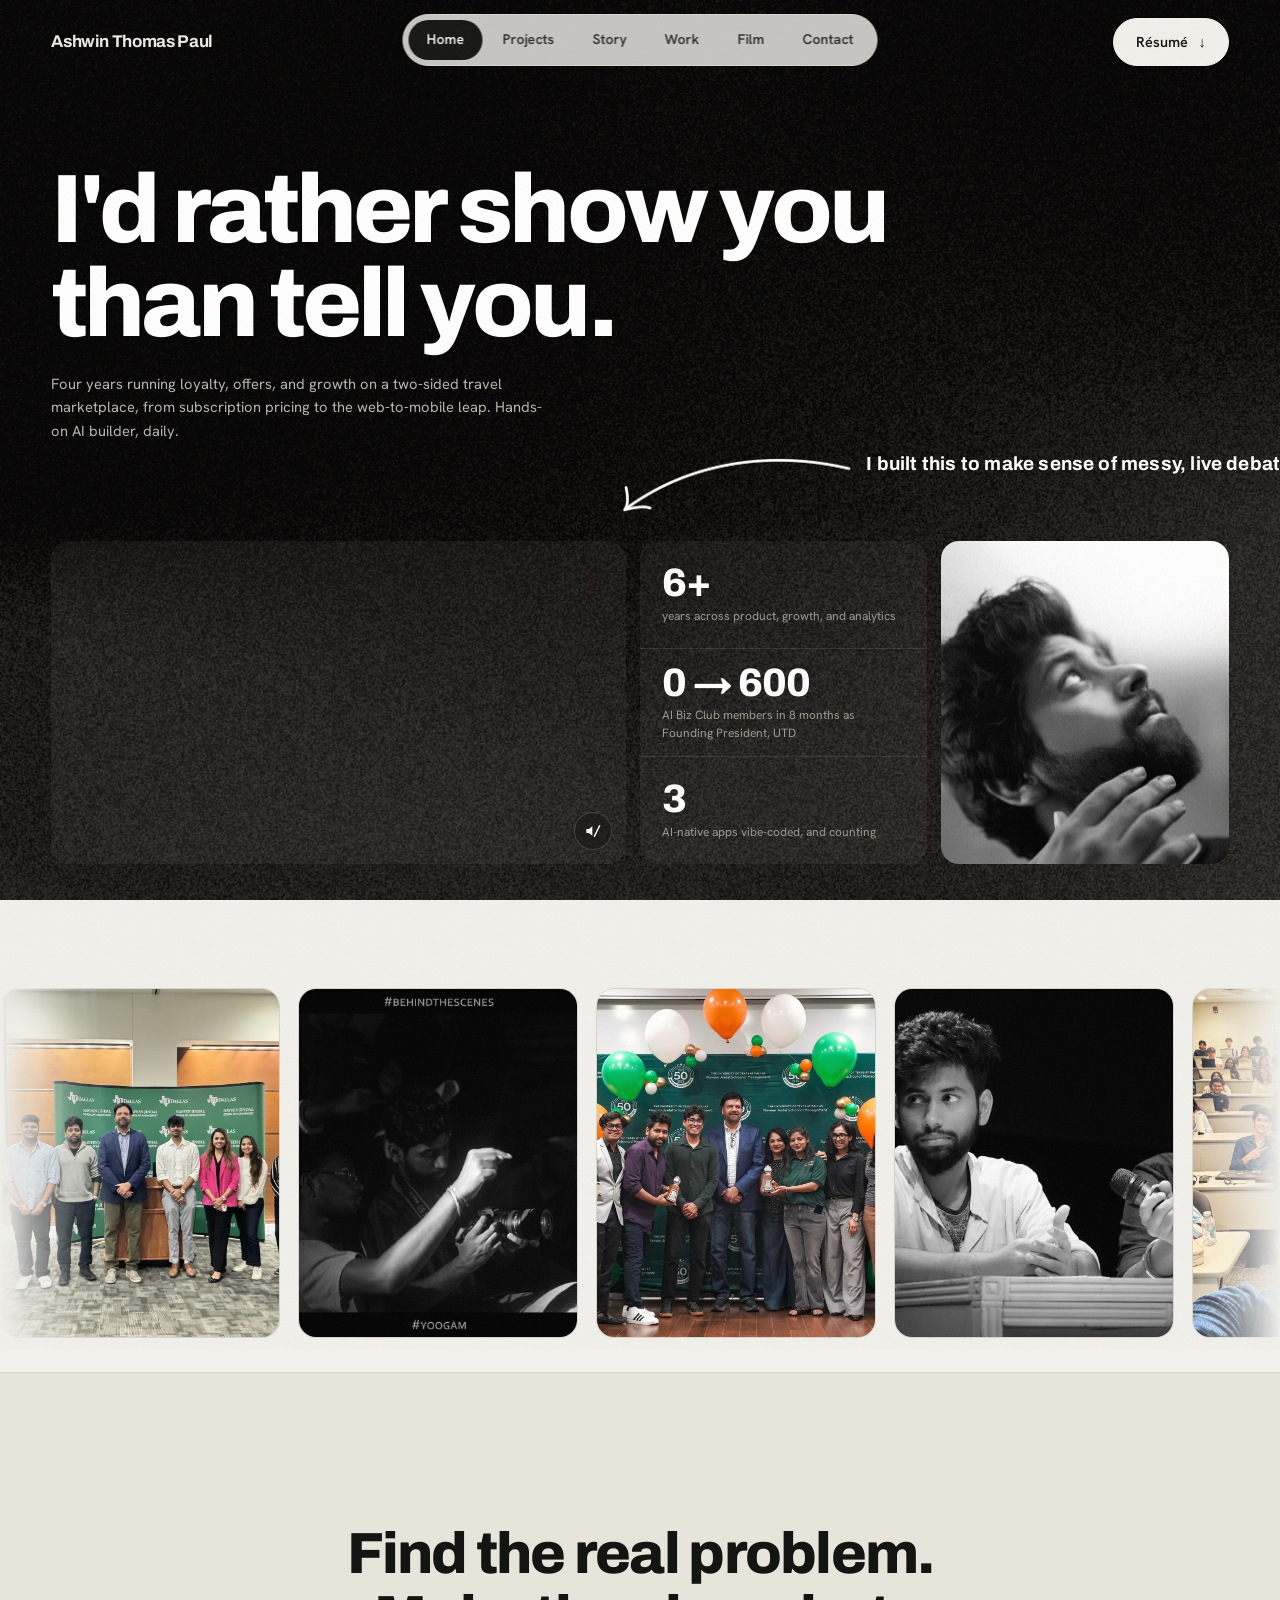
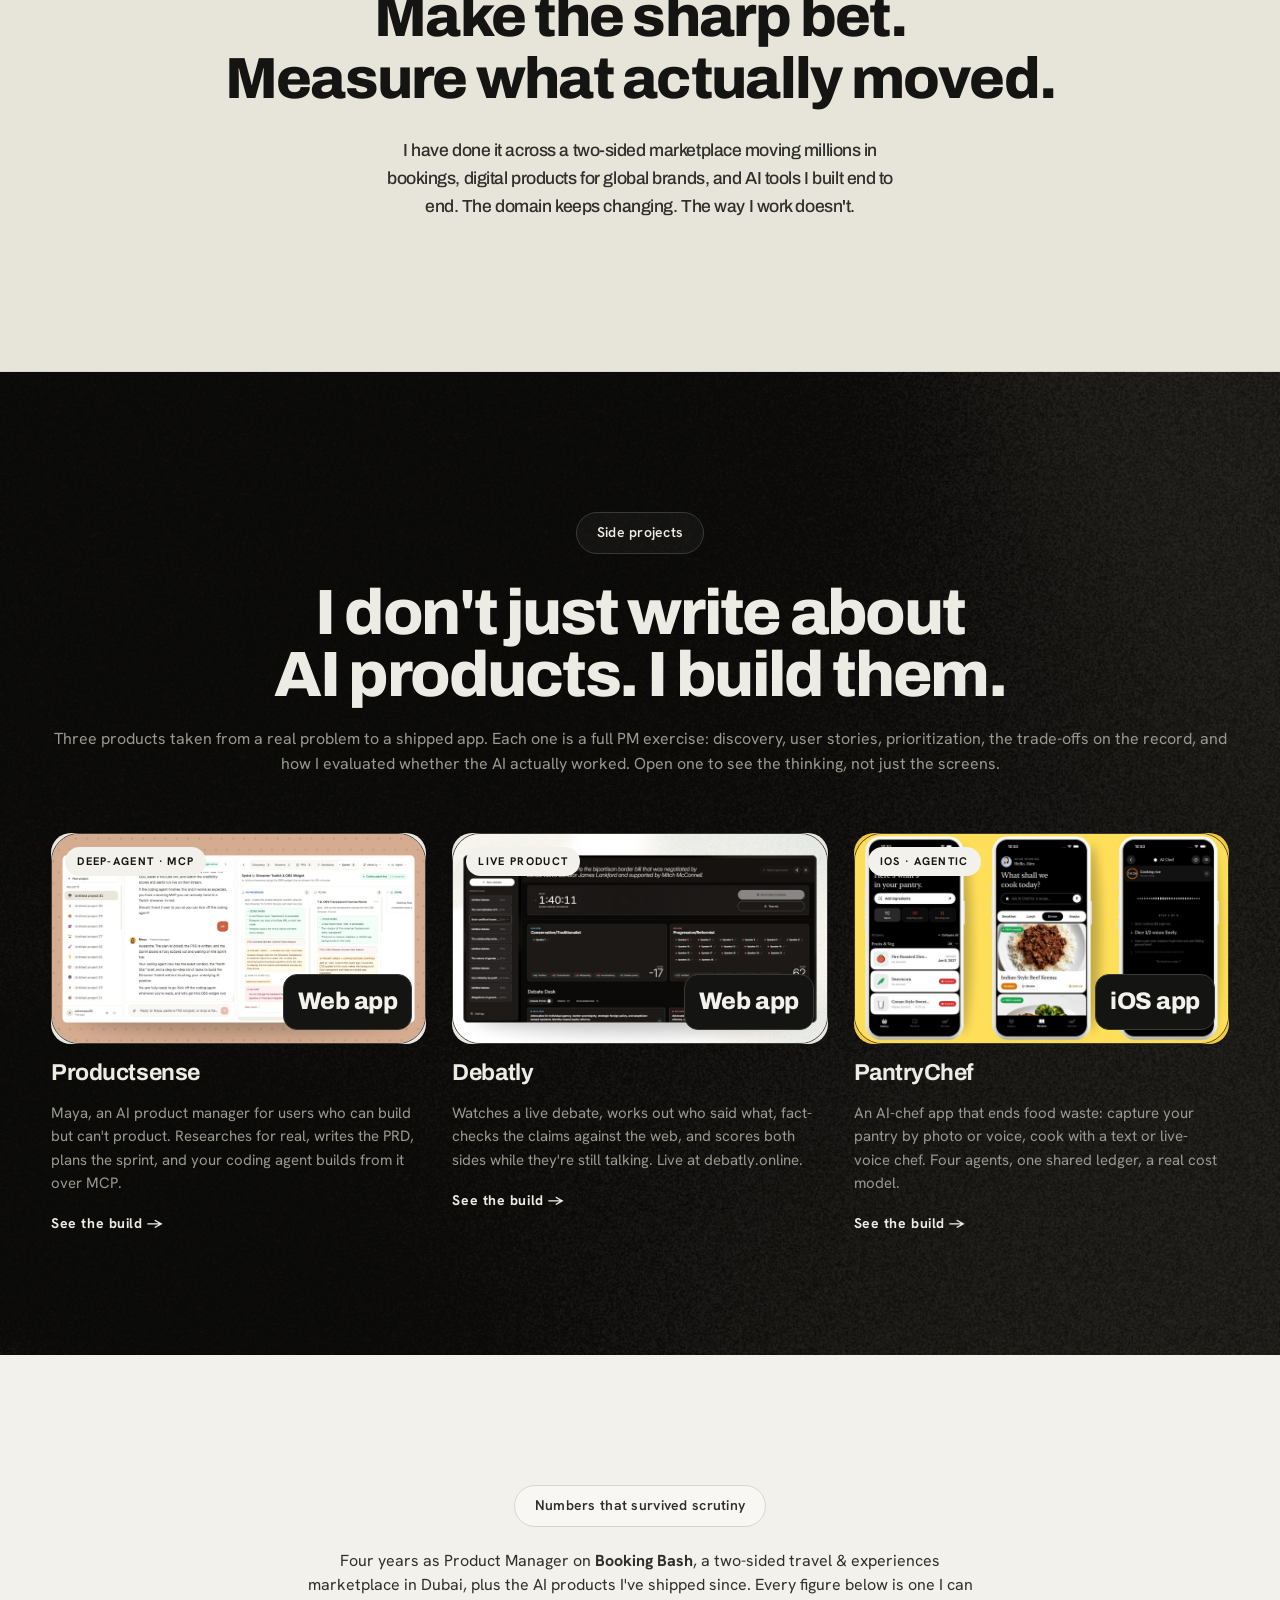
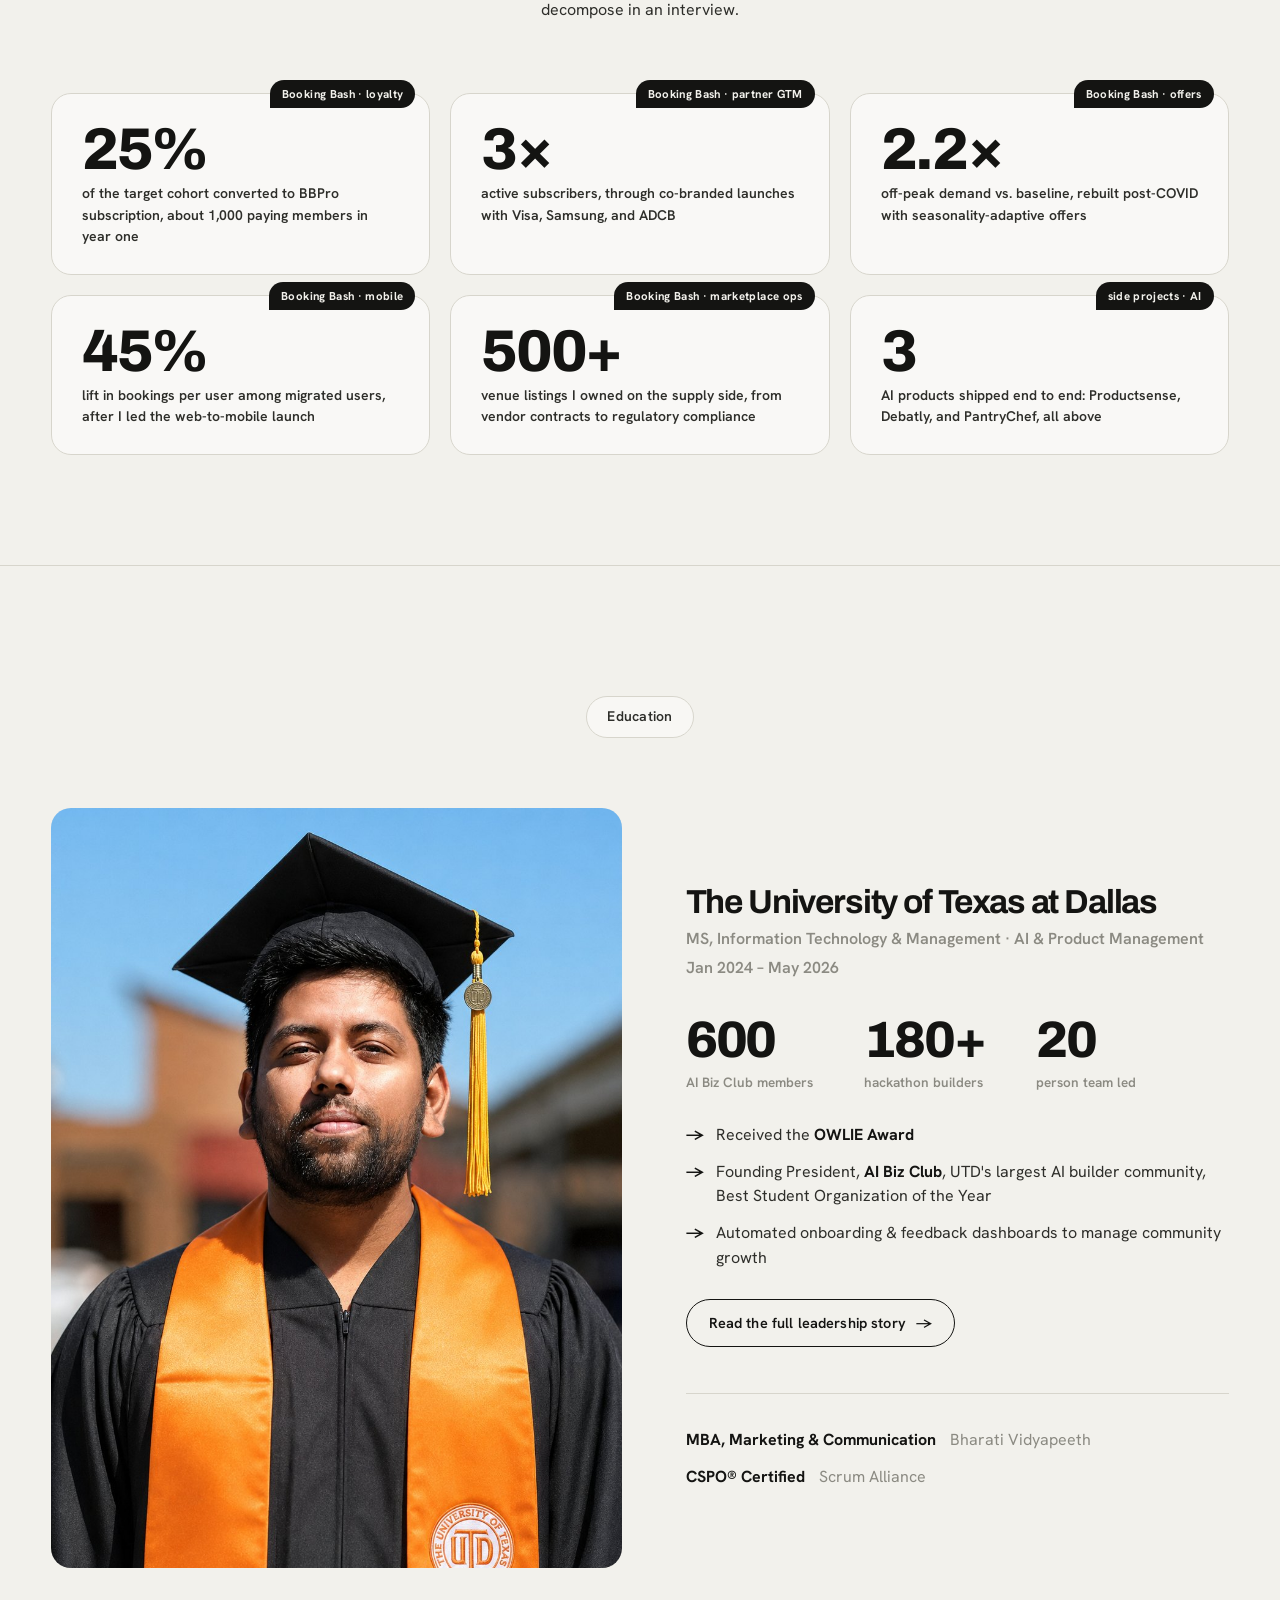
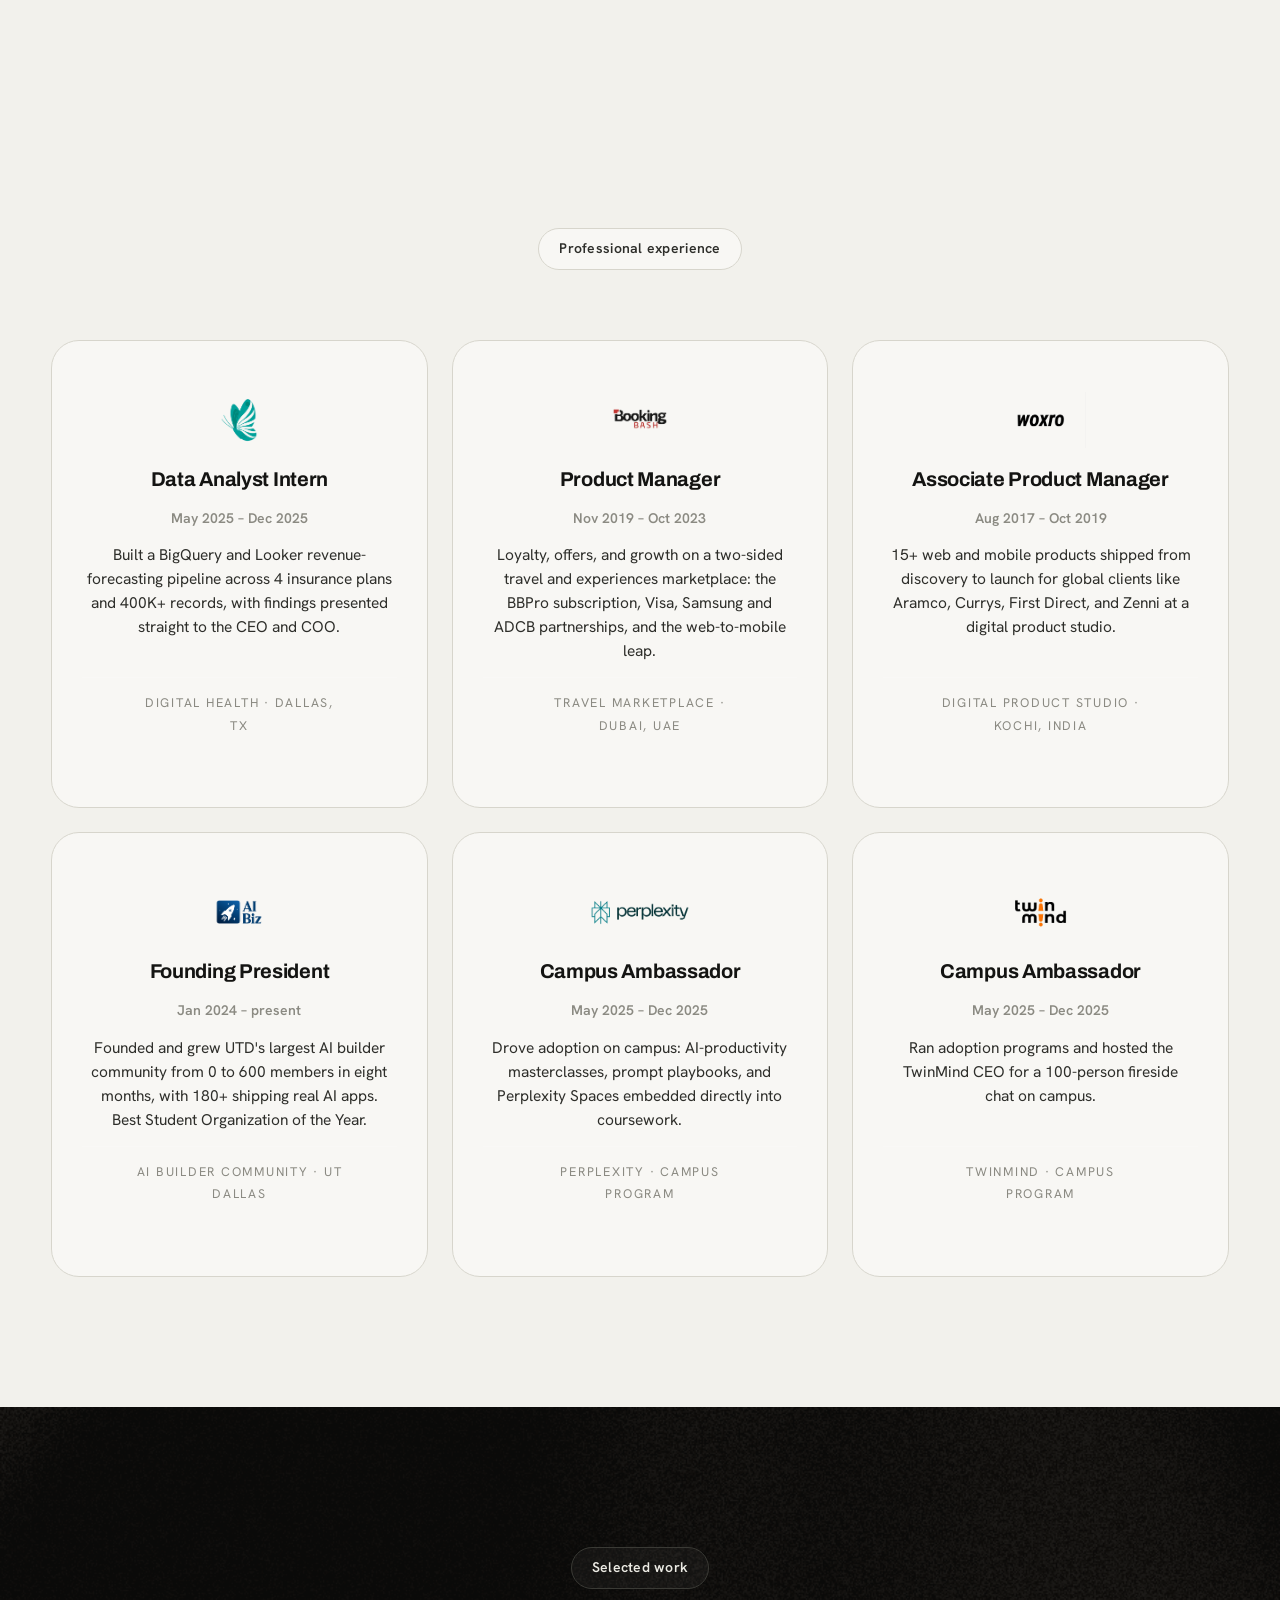
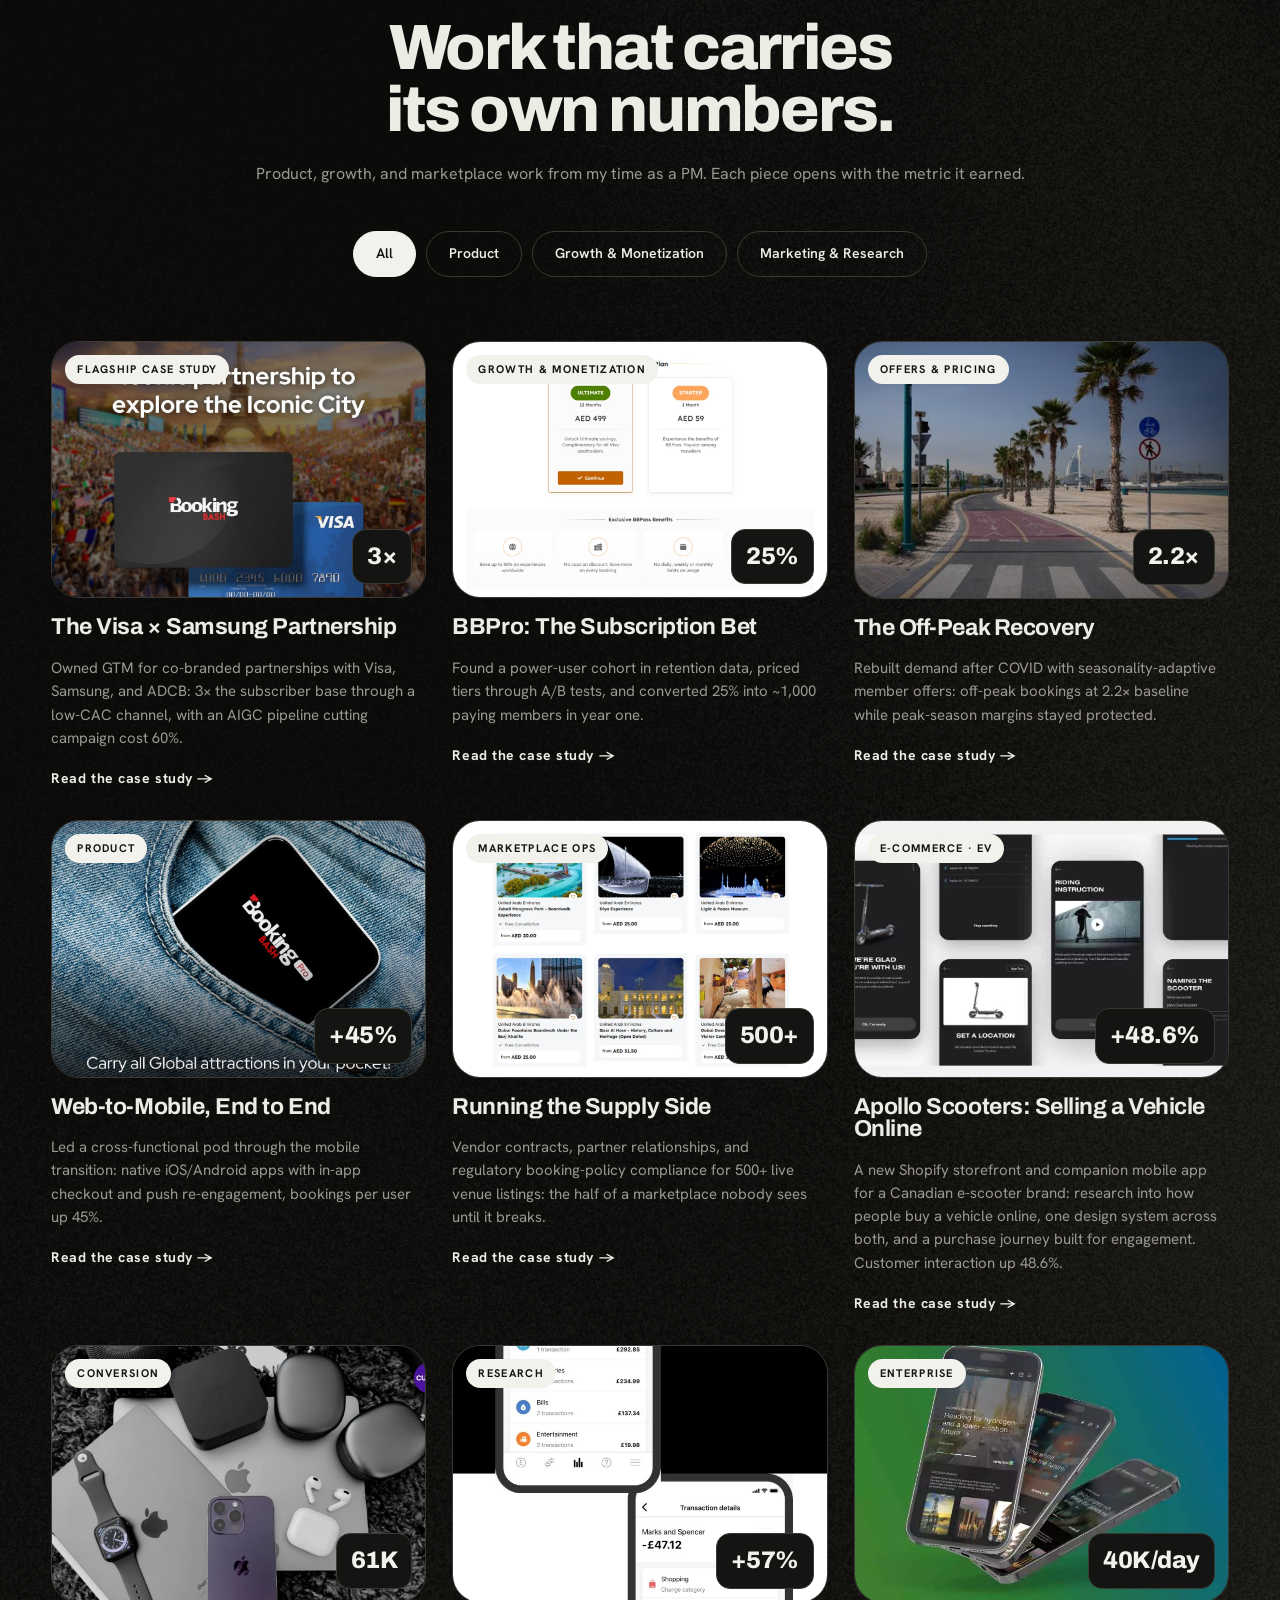
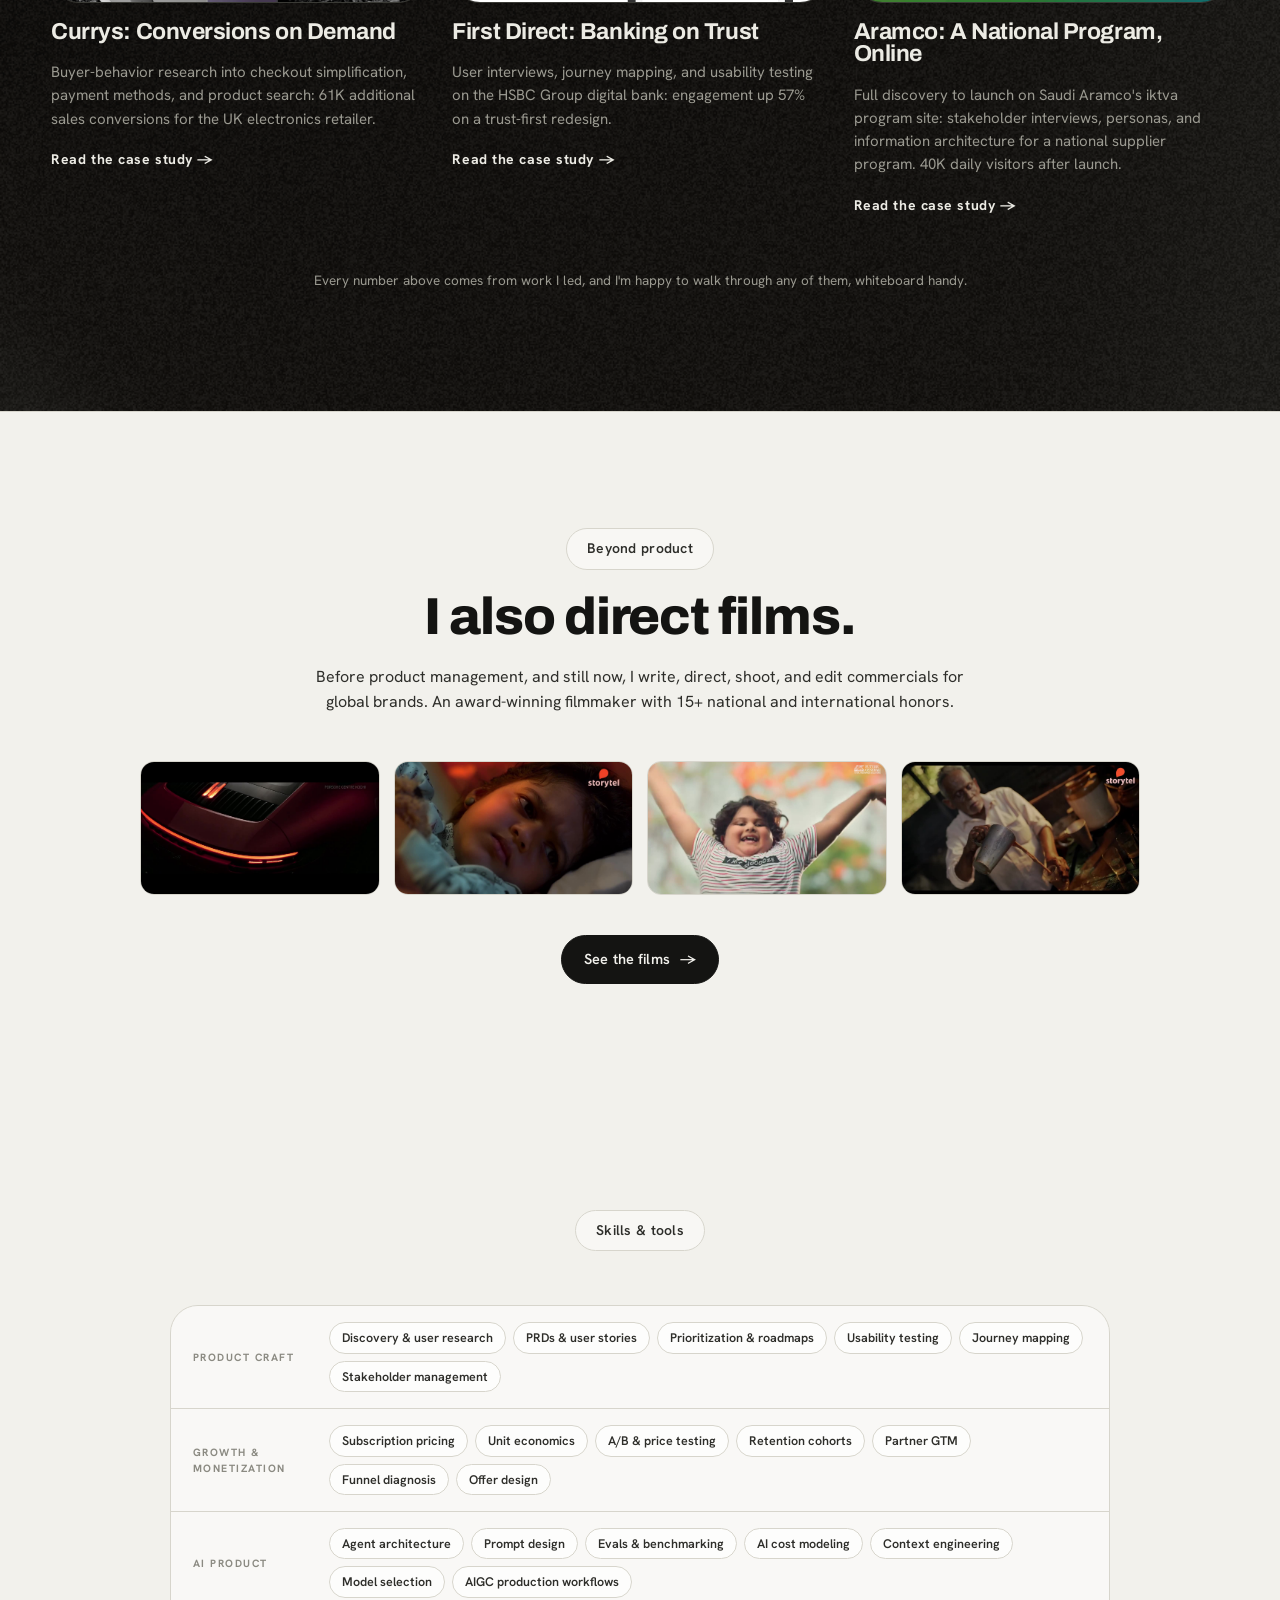
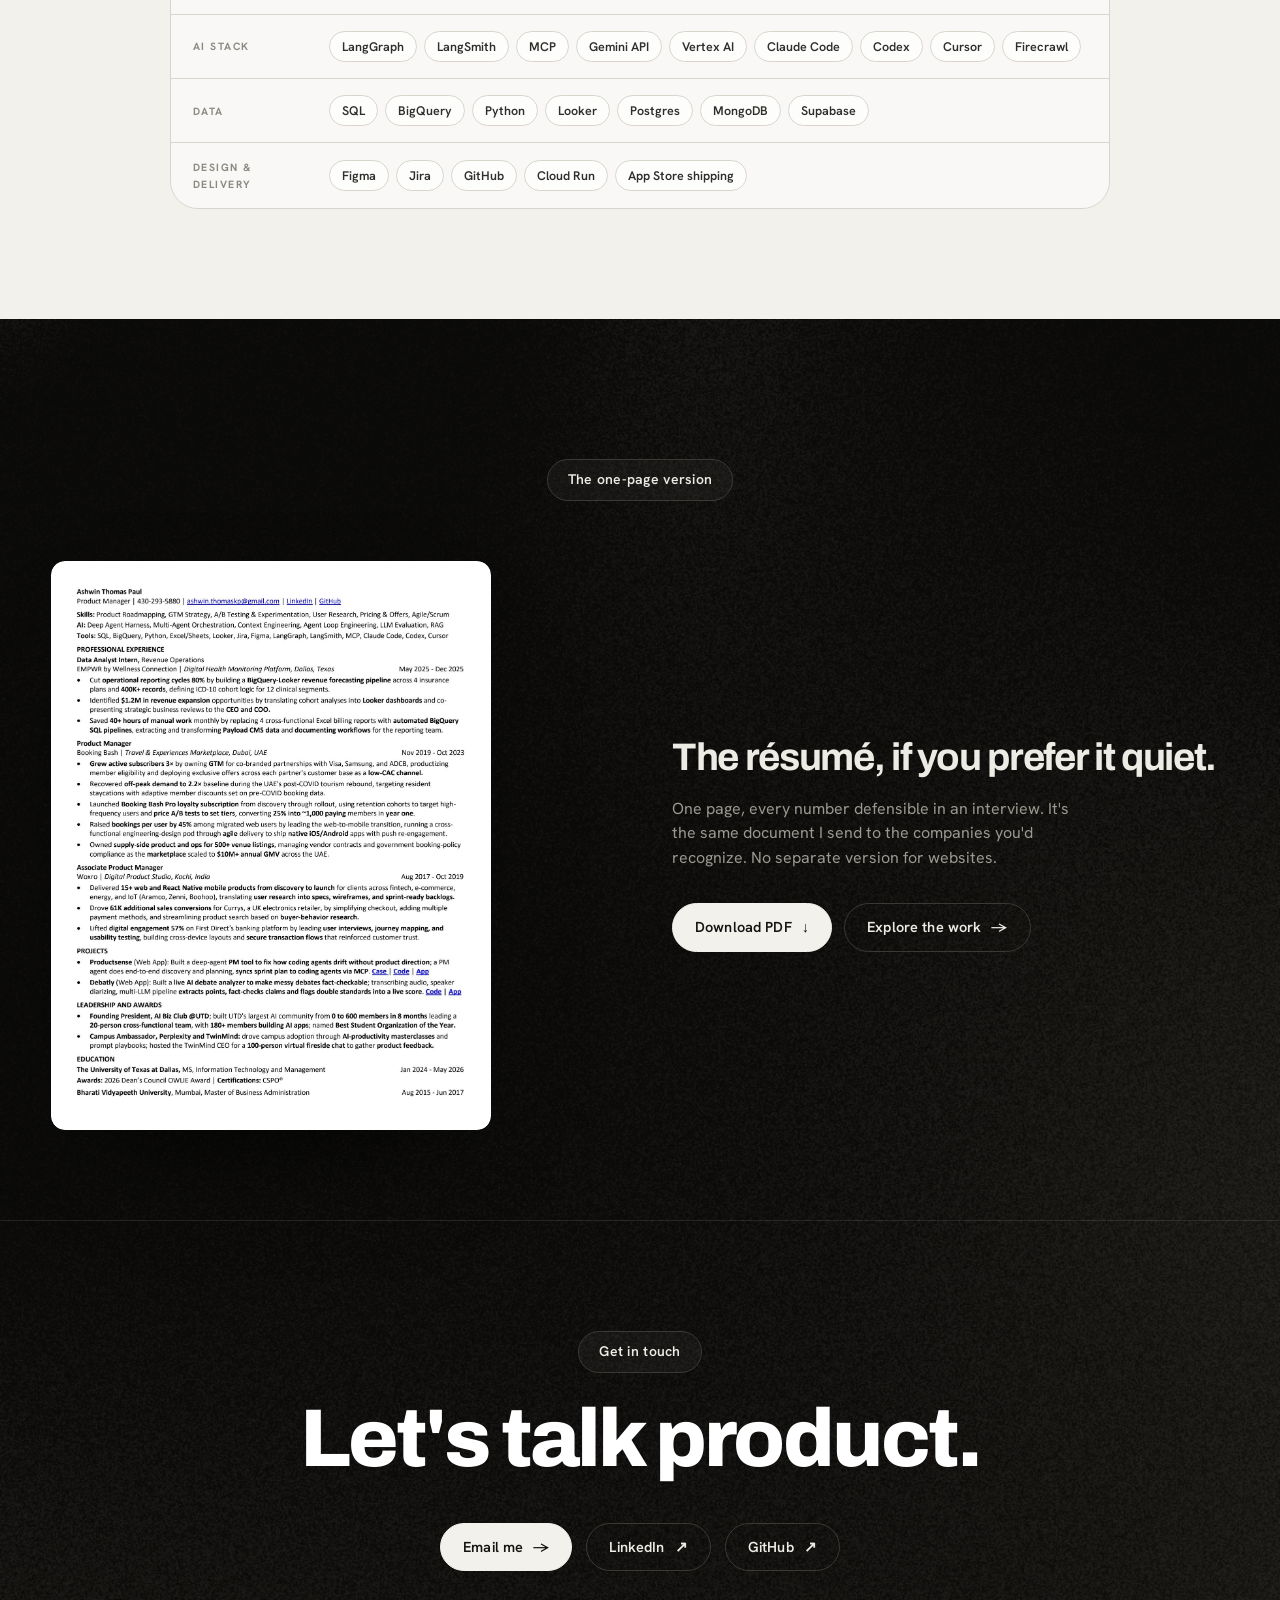
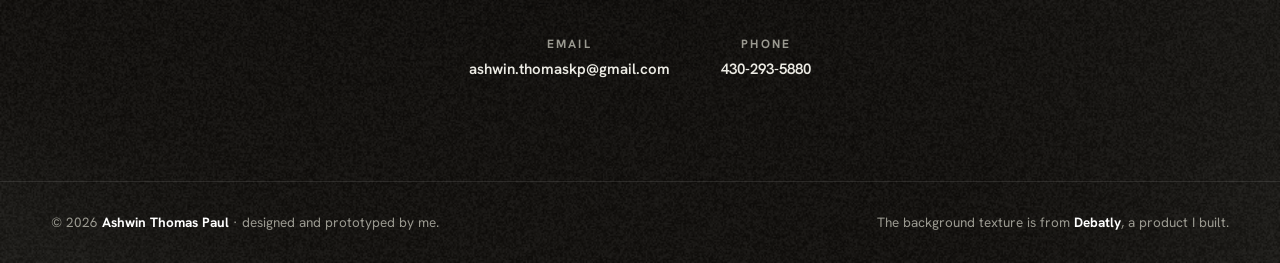
==== index.html @ 3c322bda "Portfolio site: initial deploy Co-Authored-By: Claude Fable 5 <noreply@anthropic.com>" ====
<!DOCTYPE html>
<html lang="en">
<head>
<meta charset="UTF-8" />
<meta name="viewport" content="width=device-width, initial-scale=1.0" />
<meta name="theme-color" content="#0c0a09" />
<!-- inline so the browser's canvas is dark before any external CSS arrives, kills the white reload flash -->
<style>html { background-color: #0c0a09; }</style>
<title>Ashwin Thomas Paul · Product Manager</title>
<meta name="description" content="Product manager with 6+ years across a two-sided travel marketplace, from loyalty and pricing to growth, and an AI-native builder with three shipped AI products." />
<link rel="preconnect" href="https://fonts.googleapis.com" />
<link rel="preconnect" href="https://fonts.gstatic.com" crossorigin />
<link href="https://fonts.googleapis.com/css2?family=Archivo:wght@500;600;700;800;900&family=Hanken+Grotesk:wght@400;500;600;700&family=Caveat:wght@600&display=block" rel="stylesheet" />
<link rel="stylesheet" href="css/style.css" />
</head>
<body>

<div class="filmgrain" aria-hidden="true"></div>
<div class="page-grain" id="grain-page" aria-hidden="true"></div>

<header class="site-head">
  <a class="wordmark" href="#top">Ashwin Thomas Paul</a>
  <nav class="pill-nav" aria-label="Primary">
    <a href="#top" class="active">Home</a>
    <a href="#projects">Projects</a>
    <a href="#story">Story</a>
    <a href="#work">Work</a>
    <a href="filmmaking.html">Film</a>
    <a href="#contact">Contact</a>
  </nav>
  <a class="btn btn-ink head-cta" href="assets/resume.pdf" download>Résumé <span class="arr">↓</span></a>
</header>

<main id="top">

  <!-- ============ HERO (dark poster) ============ -->
  <section class="hero">
    <div class="hero-grain" id="grain-hero" aria-hidden="true"></div>
    <div class="hero-frame">
      <h1 class="hero-title rise d2">I'd rather show you<br />than tell you.</h1>
      <p class="hero-lede rise d3">Four years running loyalty, offers, and growth on a two-sided travel marketplace, from subscription pricing to the web-to-mobile leap. Hands-on AI builder, daily.</p>
      <div class="hero-bento rise d4">
        <a class="scribble" href="project-debatly.html" aria-label="I built this app, see Debatly">
          <img class="scribble-arrow" src="assets/img/arrow.png" alt="" aria-hidden="true" />
          <span class="scribble-text">I built this to make sense of messy, live debates</span>
        </a>
        <div class="tile tile-video">
          <video autoplay muted loop playsinline preload="metadata" src="assets/video/debatly-promo.mp4" aria-label="Debatly promo video"></video>
          <button class="vol muted" id="hero-vol" aria-label="Toggle sound">
            <svg viewBox="0 0 24 24" width="16" height="16" fill="none" stroke="currentColor" stroke-width="2" stroke-linecap="round" stroke-linejoin="round">
              <polygon points="11 5 6 9 2 9 2 15 6 15 11 19 11 5" fill="currentColor" stroke="none"></polygon>
              <path class="wave" d="M15.5 8.5a5 5 0 0 1 0 7"></path>
              <path class="wave" d="M18.5 5.5a9.5 9.5 0 0 1 0 13"></path>
              <line class="slash" x1="22" y1="4" x2="14" y2="20"></line>
            </svg>
          </button>
        </div>
        <div class="tile tile-stat">
          <div><b>6+</b><span>years across product, growth, and analytics</span></div>
          <div><b>0 → 600</b><span>AI Biz Club members in 8 months as Founding President, UTD</span></div>
          <div><b>3</b><span>AI-native apps vibe-coded, and counting</span></div>
        </div>
        <figure class="tile tile-photo">
          <img src="assets/img/portrait.jpg" alt="Ashwin Thomas Paul, portrait" onerror="this.closest('.tile-photo').classList.add('empty'); this.remove();" />
        </figure>
      </div>
    </div>
  </section>

  <!-- ============ PHOTO MARQUEE ============ -->
  <section class="photostrip">
    <div class="marq">
      <div class="marq-track" id="marquee-track">
        <figure class="mshot"><div class="im"><img src="Compressed/bFGG8gK0yVw11s3OEHrUEENgH4A%20(1).webp" alt="AI Biz Club at UT Dallas" /></div></figure>
        <figure class="mshot"><div class="im"><img src="Compressed/film/bts-directing-bw.jpg" alt="Directing on set" /></div></figure>
        <figure class="mshot"><div class="im"><img src="Compressed/ai%20biz%20club%20with%20the%20award%20for%20best%20student%20org.jpg" alt="Best Student Organization of the Year" /></div></figure>
        <figure class="mshot"><div class="im"><img src="Compressed/Debatly/debate-stage.jpg" alt="Competing in a debate" style="object-position:30% 45%" /></div></figure>
        <figure class="mshot"><div class="im"><img src="Compressed/ai%20productivity%20master%20class%20for%20perplexity%20and%20twinmind.png" alt="AI productivity masterclass" style="object-position:50% 22%" /></div></figure>
        <figure class="mshot"><div class="im"><img src="Compressed/film/bts-monitor.jpg" alt="At the camera monitor" /></div></figure>
        <figure class="mshot"><div class="im"><img src="Compressed/me%20taking%20cursor%20workshop.webp" alt="Running a Cursor workshop" /></div></figure>
        <figure class="mshot"><div class="im"><img src="Compressed/film/bts-anurag.jpg" alt="With filmmaker Anurag Kashyap" /></div></figure>
        <figure class="mshot"><div class="im"><img src="Compressed/Fireside%20Chat%20Insta%20Thumbnail.jpg" alt="TwinMind CEO fireside chat" /></div></figure>
        <figure class="mshot"><div class="im"><img src="Compressed/film/bts-jib-collage.jpg" alt="On location with a jib" /></div></figure>
        <figure class="mshot"><div class="im"><img src="Compressed/deans%20council%20owlie%20award%20for%20best%20c%20suite%20executive.png" alt="Dean's Council OWLIE Award" /></div></figure>
        <figure class="mshot"><div class="im"><img src="Compressed/film/bts-chennai.jpg" alt="Chennai International Short Film Festival" /></div></figure>
      </div>
      </div>
  </section>

  <!-- ============ STATEMENT (scroll-fill) ============ -->
  <section class="statement">
    <h2 class="st-line">Find the real problem.<br />Make the sharp bet.<br />Measure what actually moved.</h2>
    <p class="st-sub">I have done it across a two-sided marketplace moving millions in bookings, digital products for global brands, and AI tools I built end to end. The domain keeps changing. The way I work doesn't.</p>
  </section>

  <!-- ============ SIDE PROJECTS (dark) ============ -->
  <section class="works dark" id="projects">
    <div class="band-grain" id="grain-projects" aria-hidden="true"></div>
    <div class="wrap">
      <div class="center reveal">
        <div class="tag-pill">Side projects </div>
        <h2 class="h-big" style="margin-top:28px">I don't just write about<br />AI products. I build them.</h2>
        <p class="works-sub">Three products taken from a real problem to a shipped app. Each one is a full PM exercise: discovery, user stories, prioritization, the trade-offs on the record, and how I evaluated whether the AI actually worked. Open one to see the thinking, not just the screens.</p>
      </div>

      <div class="work-grid" style="margin-top:56px">

        <a class="work-card" href="project-productsense.html">
          <div class="thumb"><span class="badge">Deep-agent · MCP</span><div class="ph-real" style="aspect-ratio:16/9"><img src="Compressed/productsense/thumbnail.jpg" alt="Productsense" loading="lazy" /></div><span class="metric">Web app</span></div>
          <h3>Productsense</h3>
          <p>Maya, an AI product manager for users who can build but can't product. Researches for real, writes the PRD, plans the sprint, and your coding agent builds from it over MCP.</p>
          <span class="go">See the build <span class="arr">→</span></span>
        </a>

        <a class="work-card" href="project-debatly.html">
          <div class="thumb"><span class="badge">Live product</span><div class="ph-real" style="aspect-ratio:16/9"><img src="Compressed/Debatly/thumbnail.jpg" alt="Debatly, the live debate desk mid-session" loading="lazy" /></div><span class="metric">Web app</span></div>
          <h3>Debatly</h3>
          <p>Watches a live debate, works out who said what, fact-checks the claims against the web, and scores both sides while they're still talking. Live at debatly.online.</p>
          <span class="go">See the build <span class="arr">→</span></span>
        </a>

        <a class="work-card" href="project-pantryhub.html">
          <div class="thumb"><span class="badge">iOS · agentic</span><div class="ph-real contain thumb-yellow" style="aspect-ratio:16/9"><img src="Compressed/Pantryhub/thumbnail.jpg" alt="PantryChef" loading="lazy" /></div><span class="metric">iOS app</span></div>
          <h3>PantryChef</h3>
          <p>An AI-chef app that ends food waste: capture your pantry by photo or voice, cook with a text or live-voice chef. Four agents, one shared ledger, a real cost model.</p>
          <span class="go">See the build <span class="arr">→</span></span>
        </a>

      </div>
    </div>
  </section>

  <!-- ============ HONORS / WALL OF FAME ============ -->
  <section class="honors" id="story">
    <div class="wrap">
      <div class="center reveal"><div class="tag-pill">Numbers that survived scrutiny </div></div>
      <p class="works-sub" style="color:var(--ink-2);max-width:680px;margin:22px auto 0;text-align:center">Four years as Product Manager on <b>Booking Bash</b>, a two-sided travel &amp; experiences marketplace in Dubai, plus the AI products I've shipped since. Every figure below is one I can decompose in an interview.</p>
      <div class="stat-field">
        <div class="stat-grid stagger">
          <div class="stat-chip"><span class="cursor-tag">Booking Bash · loyalty</span><span class="num">25%</span><span class="lbl">of the target cohort converted to BBPro subscription, about 1,000 paying members in year one</span></div>
          <div class="stat-chip"><span class="cursor-tag">Booking Bash · partner GTM</span><span class="num">3×</span><span class="lbl">active subscribers, through co-branded launches with Visa, Samsung, and ADCB</span></div>
          <div class="stat-chip"><span class="cursor-tag">Booking Bash · offers</span><span class="num">2.2×</span><span class="lbl">off-peak demand vs. baseline, rebuilt post-COVID with seasonality-adaptive offers</span></div>
          <div class="stat-chip"><span class="cursor-tag">Booking Bash · mobile</span><span class="num" data-count="45">45%</span><span class="lbl">lift in bookings per user among migrated users, after I led the web-to-mobile launch</span></div>
          <div class="stat-chip"><span class="cursor-tag">Booking Bash · marketplace ops</span><span class="num">500+</span><span class="lbl">venue listings I owned on the supply side, from vendor contracts to regulatory compliance</span></div>
          <div class="stat-chip"><span class="cursor-tag">side projects · AI</span><span class="num">3</span><span class="lbl">AI products shipped end to end: Productsense, Debatly, and PantryChef, all above</span></div>
        </div>
      </div>


    </div>
  </section>

  <!-- ============ EDUCATION ============ -->
  <section class="edu">
    <div class="wrap">
      <div class="center reveal"><div class="tag-pill">Education </div></div>
      <div class="edu-grid">
        <div class="edu-photo reveal"><div class="ph-real" style="aspect-ratio:3/4"><img src="Compressed/gradutation%20picture.jpg" alt="Ashwin Thomas Paul at UT Dallas graduation" style="object-position:50% 18%" loading="lazy" /></div></div>
        <div class="edu-body reveal">
          <h3>The University of Texas at Dallas</h3>
          <p class="meta">MS, Information Technology &amp; Management · AI &amp; Product Management<br /><span class="dates">Jan 2024 – May 2026</span></p>
          <div class="edu-stats">
            <div><div class="num">600</div><div class="lbl">AI Biz Club members</div></div>
            <div><div class="num">180+</div><div class="lbl">hackathon builders</div></div>
            <div><div class="num">20</div><div class="lbl">person team led</div></div>
          </div>
          <ul class="arrow-list">
            <li>Received the <b>OWLIE Award</b></li>
            <li>Founding President, <b>AI Biz Club</b>, UTD's largest AI builder community, Best Student Organization of the Year</li>
            <li>Automated onboarding & feedback dashboards to manage community growth</li>
          </ul>
          <div class="row" style="margin-top:28px">
            <a class="btn btn-ghost" href="utd-leadership.html">Read the full leadership story <span class="arr">→</span></a>
          </div>
          <div class="edu-second">
            <div class="es-row"><span class="deg">MBA, Marketing &amp; Communication</span><span class="where">Bharati Vidyapeeth</span></div>
            <div class="es-row"><span class="deg">CSPO® Certified</span><span class="where">Scrum Alliance</span></div>
          </div>
        </div>
      </div>
    </div>
  </section>

  <!-- ============ EXPERIENCE ============ -->
  <section class="exp">
    <div class="wrap">
      <div class="center reveal"><div class="tag-pill">Professional experience </div></div>
      <div class="exp-grid stagger">
        <article class="exp-card">
          <div class="logo"><img src="Compressed/works/logo-empwr.png" alt="EMPWR logo" /></div>
          <div class="role">Data Analyst Intern</div>
          <div class="dates">May 2025 – Dec 2025</div>
          <p class="blurb">Built a BigQuery and Looker revenue-forecasting pipeline across 4 insurance plans and 400K+ records, with findings presented straight to the CEO and COO.</p>
          <div class="foot">Digital health · Dallas, TX</div>
        </article>
        <article class="exp-card">
          <div class="logo"><img src="Compressed/works/logo-bb.png" alt="Booking Bash logo" /></div>
          <div class="role">Product Manager</div>
          <div class="dates">Nov 2019 – Oct 2023</div>
          <p class="blurb">Loyalty, offers, and growth on a two-sided travel and experiences marketplace: the BBPro subscription, Visa, Samsung and ADCB partnerships, and the web-to-mobile leap.</p>
          <div class="foot">Travel marketplace · Dubai, UAE</div>
        </article>
        <article class="exp-card">
          <div class="logo"><img src="Compressed/works/logo-woxro.png" alt="Woxro logo" /></div>
          <div class="role">Associate Product Manager</div>
          <div class="dates">Aug 2017 – Oct 2019</div>
          <p class="blurb">15+ web and mobile products shipped from discovery to launch for global clients like Aramco, Currys, First Direct, and Zenni at a digital product studio.</p>
          <div class="foot">Digital product studio · Kochi, India</div>
        </article>
        <article class="exp-card">
          <div class="logo"><img src="Compressed/works/logo-aibiz.png" alt="AI Biz Club logo" /></div>
          <div class="role">Founding President</div>
          <div class="dates">Jan 2024 – present</div>
          <p class="blurb">Founded and grew UTD's largest AI builder community from 0 to 600 members in eight months, with 180+ shipping real AI apps. Best Student Organization of the Year.</p>
          <div class="foot">AI builder community · UT Dallas</div>
        </article>
        <article class="exp-card">
          <div class="logo"><img src="Compressed/works/logo-perplexity.png" alt="Perplexity logo" /></div>
          <div class="role">Campus Ambassador</div>
          <div class="dates">May 2025 – Dec 2025</div>
          <p class="blurb">Drove adoption on campus: AI-productivity masterclasses, prompt playbooks, and Perplexity Spaces embedded directly into coursework.</p>
          <div class="foot">Perplexity · campus program</div>
        </article>
        <article class="exp-card">
          <div class="logo"><img src="Compressed/works/logo-twinmind.png" alt="TwinMind logo" /></div>
          <div class="role">Campus Ambassador</div>
          <div class="dates">May 2025 – Dec 2025</div>
          <p class="blurb">Ran adoption programs and hosted the TwinMind CEO for a 100-person fireside chat on campus.</p>
          <div class="foot">TwinMind · campus program</div>
        </article>
      </div>
    </div>
  </section>

  <!-- ============ WORKS (dark) ============ -->
  <section class="works dark" id="work">
    <div class="band-grain" id="grain-works" aria-hidden="true"></div>
    <div class="wrap">
      <div class="center reveal">
        <div class="tag-pill">Selected work </div>
        <h2 class="h-big" style="margin-top:28px">Work that carries<br />its own numbers.</h2>
        <p class="works-sub">Product, growth, and marketplace work from my time as a PM. Each piece opens with the metric it earned.</p>
      </div>

      <div class="filter-row reveal" role="tablist" aria-label="Filter case studies">
        <button class="fbtn active" data-filter="all">All</button>
        <button class="fbtn" data-filter="product">Product</button>
        <button class="fbtn" data-filter="growth">Growth & Monetization</button>
        <button class="fbtn" data-filter="marketing">Marketing & Research</button>
      </div>

      <div class="work-grid" id="workgrid">

        <a class="work-card" data-cat="growth marketing" href="work-visa-samsung.html">
          <div class="thumb"><span class="badge">Flagship case study</span><img src="Compressed/works/visa-samsung.jpg" alt="Visa and Samsung co-branded partnership" loading="lazy" /><span class="metric">3×</span></div>
          <h3>The Visa × Samsung Partnership</h3>
          <p>Owned GTM for co-branded partnerships with Visa, Samsung, and ADCB: 3× the subscriber base through a low-CAC channel, with an AIGC pipeline cutting campaign cost 60%.</p>
          <span class="go">Read the case study <span class="arr">→</span></span>
        </a>

        <a class="work-card" data-cat="growth" href="work-subscription-bet.html">
          <div class="thumb"><span class="badge">Growth & monetization</span><img src="Compressed/works/bbpro-plans.jpg" alt="BBPro subscription plans and member benefits" loading="lazy" /><span class="metric">25%</span></div>
          <h3>BBPro: The Subscription Bet</h3>
          <p>Found a power-user cohort in retention data, priced tiers through A/B tests, and converted 25% into ~1,000 paying members in year one.</p>
          <span class="go">Read the case study <span class="arr">→</span></span>
        </a>

        <a class="work-card" data-cat="growth product" href="work-bbpass.html">
          <div class="thumb"><span class="badge">Offers & pricing</span><img src="Compressed/works/off-season.jpg" alt="Off-season demand offers" loading="lazy" /><span class="metric">2.2×</span></div>
          <h3>The Off-Peak Recovery</h3>
          <p>Rebuilt demand after COVID with seasonality-adaptive member offers: off-peak bookings at 2.2× baseline while peak-season margins stayed protected.</p>
          <span class="go">Read the case study <span class="arr">→</span></span>
        </a>

        <a class="work-card" data-cat="product" href="work-web-to-mobile.html">
          <div class="thumb"><span class="badge">Product</span><img src="Compressed/works/web-to-mobile.jpg" alt="Native iOS and Android app launch" loading="lazy" /><span class="metric">+45%</span></div>
          <h3>Web-to-Mobile, End to End</h3>
          <p>Led a cross-functional pod through the mobile transition: native iOS/Android apps with in-app checkout and push re-engagement, bookings per user up 45%.</p>
          <span class="go">Read the case study <span class="arr">→</span></span>
        </a>

        <a class="work-card" data-cat="product" href="work-supply-side.html">
          <div class="thumb"><span class="badge">Marketplace ops</span><img src="Compressed/works/supply-vendors.jpg" alt="Venue catalog and vendor operations" loading="lazy" /><span class="metric">500+</span></div>
          <h3>Running the Supply Side</h3>
          <p>Vendor contracts, partner relationships, and regulatory booking-policy compliance for 500+ live venue listings: the half of a marketplace nobody sees until it breaks.</p>
          <span class="go">Read the case study <span class="arr">→</span></span>
        </a>

        <a class="work-card" data-cat="product marketing" href="work-apollo.html">
          <div class="thumb"><span class="badge">E-commerce · EV</span><img src="Compressed/works/apollo-banner.jpg" alt="Apollo Scooters storefront" loading="lazy" /><span class="metric">+48.6%</span></div>
          <h3>Apollo Scooters: Selling a Vehicle Online</h3>
          <p>A new Shopify storefront and companion mobile app for a Canadian e-scooter brand: research into how people buy a vehicle online, one design system across both, and a purchase journey built for engagement. Customer interaction up 48.6%.</p>
          <span class="go">Read the case study <span class="arr">→</span></span>
        </a>

        <a class="work-card" data-cat="marketing" href="work-currys.html">
          <div class="thumb"><span class="badge">Conversion</span><img src="Compressed/works/currys-1.jpg" alt="Currys checkout and funnel design" loading="lazy" /><span class="metric">61K</span></div>
          <h3>Currys: Conversions on Demand</h3>
          <p>Buyer-behavior research into checkout simplification, payment methods, and product search: 61K additional sales conversions for the UK electronics retailer.</p>
          <span class="go">Read the case study <span class="arr">→</span></span>
        </a>

        <a class="work-card" data-cat="marketing" href="work-first-direct.html">
          <div class="thumb"><span class="badge">Research</span><img src="Compressed/works/firstdirect-1.jpg" alt="First Direct banking platform redesign" loading="lazy" /><span class="metric">+57%</span></div>
          <h3>First Direct: Banking on Trust</h3>
          <p>User interviews, journey mapping, and usability testing on the HSBC Group digital bank: engagement up 57% on a trust-first redesign.</p>
          <span class="go">Read the case study <span class="arr">→</span></span>
        </a>

        <a class="work-card" data-cat="product marketing" href="work-aramco.html">
          <div class="thumb"><span class="badge">Enterprise</span><img src="Compressed/works/aramco-1.jpg" alt="Aramco iktva national program site" loading="lazy" /><span class="metric">40K/day</span></div>
          <h3>Aramco: A National Program, Online</h3>
          <p>Full discovery to launch on Saudi Aramco's iktva program site: stakeholder interviews, personas, and information architecture for a national supplier program. 40K daily visitors after launch.</p>
          <span class="go">Read the case study <span class="arr">→</span></span>
        </a>

      </div>
      <p class="works-note">Every number above comes from work I led, and I'm happy to walk through any of them, whiteboard handy.</p>
    </div>
  </section>

  <!-- ============ FILMMAKING ============ -->
  <section class="filmstrip-band">
    <div class="wrap">
      <div class="center reveal"><div class="tag-pill">Beyond product</div></div>
      <h3 class="fb-title reveal">I also direct films.</h3>
      <p class="works-sub reveal" style="color:var(--ink-2);max-width:660px;margin:22px auto 0;text-align:center">Before product management, and still now, I write, direct, shoot, and edit commercials for global brands. An award-winning filmmaker with 15+ national and international honors.</p>
      <div class="fb-strip reveal">
        <a href="filmmaking.html" aria-label="Porsche Onam film"><video muted loop playsinline preload="none" poster="Compressed/film/10_porsche_onam.jpg" data-auto><source src="Compressed/film/10_porsche_onam.mp4" type="video/mp4" /></video></a>
        <a href="filmmaking.html" aria-label="Storytel, the child film"><video muted loop playsinline preload="none" poster="Compressed/film/04_storytel_child.jpg" data-auto><source src="Compressed/film/04_storytel_child.mp4" type="video/mp4" /></video></a>
        <a href="filmmaking.html" aria-label="Future Generali film"><video muted loop playsinline preload="none" poster="Compressed/film/01_generali_a.jpg" data-auto><source src="Compressed/film/01_generali_a.mp4" type="video/mp4" /></video></a>
        <a href="filmmaking.html" aria-label="Storytel kayaking film"><video muted loop playsinline preload="none" poster="Compressed/film/06_storytel_kayak.jpg" data-auto><source src="Compressed/film/06_storytel_kayak.mp4" type="video/mp4" /></video></a>
      </div>
      <div class="center" style="margin-top:40px"><a class="btn btn-ink" href="filmmaking.html">See the films <span class="arr">→</span></a></div>
    </div>
  </section>

  <!-- ============ TOOLS ============ -->
  <section class="tools">
    <div class="wrap">
      <div class="center reveal"><div class="tag-pill">Skills &amp; tools</div></div>
      <div class="stack-rows reveal" style="max-width:940px;margin:54px auto 0">
        <div class="srow">
          <b>Product craft</b>
          <div class="schips"><span class="schip">Discovery &amp; user research</span><span class="schip">PRDs &amp; user stories</span><span class="schip">Prioritization &amp; roadmaps</span><span class="schip">Usability testing</span><span class="schip">Journey mapping</span><span class="schip">Stakeholder management</span></div>
        </div>
        <div class="srow">
          <b>Growth &amp; monetization</b>
          <div class="schips"><span class="schip">Subscription pricing</span><span class="schip">Unit economics</span><span class="schip">A/B &amp; price testing</span><span class="schip">Retention cohorts</span><span class="schip">Partner GTM</span><span class="schip">Funnel diagnosis</span><span class="schip">Offer design</span></div>
        </div>
        <div class="srow">
          <b>AI product</b>
          <div class="schips"><span class="schip">Agent architecture</span><span class="schip">Prompt design</span><span class="schip">Evals &amp; benchmarking</span><span class="schip">AI cost modeling</span><span class="schip">Context engineering</span><span class="schip">Model selection</span><span class="schip">AIGC production workflows</span></div>
        </div>
        <div class="srow">
          <b>AI stack</b>
          <div class="schips"><span class="schip">LangGraph</span><span class="schip">LangSmith</span><span class="schip">MCP</span><span class="schip">Gemini API</span><span class="schip">Vertex AI</span><span class="schip">Claude Code</span><span class="schip">Codex</span><span class="schip">Cursor</span><span class="schip">Firecrawl</span></div>
        </div>
        <div class="srow">
          <b>Data</b>
          <div class="schips"><span class="schip">SQL</span><span class="schip">BigQuery</span><span class="schip">Python</span><span class="schip">Looker</span><span class="schip">Postgres</span><span class="schip">MongoDB</span><span class="schip">Supabase</span></div>
        </div>
        <div class="srow">
          <b>Design &amp; delivery</b>
          <div class="schips"><span class="schip">Figma</span><span class="schip">Jira</span><span class="schip">GitHub</span><span class="schip">Cloud Run</span><span class="schip">App Store shipping</span></div>
        </div>
      </div>
    </div>
  </section>

  <!-- ============ CLOSING BAND: RESUME → CONTACT → FOOTER ============ -->
  <div class="closing dark">
    <div class="band-grain" id="grain-closing" aria-hidden="true"></div>

    <section class="resume">
      <div class="wrap">
        <div class="center reveal"><div class="tag-pill">The one-page version </div></div>
        <div class="resume-grid">
          <div class="resume-doc reveal"><a href="assets/resume.pdf" download><img src="Compressed/resume-preview.jpg" alt="First page of the résumé" style="width:100%;height:auto;display:block;border-radius:14px" loading="lazy" /></a></div>
          <div class="resume-body reveal">
            <h3>The résumé, if you prefer it quiet.</h3>
            <p>One page, every number defensible in an interview. It's the same document I send to the companies you'd recognize. No separate version for websites.</p>
            <div class="row">
              <a class="btn btn-paper" href="assets/resume.pdf" download>Download PDF <span class="arr">↓</span></a>
              <a class="btn btn-ghost-dark" href="#work">Explore the work <span class="arr">→</span></a>
            </div>
          </div>
        </div>
      </div>
    </section>

    <section class="contact" id="contact">
      <div class="reveal"><div class="tag-pill">Get in touch </div></div>
      <h2 class="h-giant reveal">Let's talk product.</h2>
      <div class="row reveal">
        <a class="btn btn-paper" href="mailto:ashwin.thomaskp@gmail.com">Email me <span class="arr">→</span></a>
        <a class="btn btn-ghost-dark" href="https://www.linkedin.com/in/ashwinthomaspaul" target="_blank" rel="noopener">LinkedIn <span class="arr">↗</span></a>
        <a class="btn btn-ghost-dark" href="https://github.com/majortom-39" target="_blank" rel="noopener">GitHub <span class="arr">↗</span></a>
      </div>
      <div class="meta-row reveal">
        <span><b>Email</b> ashwin.thomaskp@gmail.com</span>
        <span><b>Phone</b> 430-293-5880</span>
      </div>
    </section>

    <footer class="foot">
      <span>© <span id="yr"></span> <b>Ashwin Thomas Paul</b> · designed and prototyped by me.</span>
      <span>The background texture is from <b>Debatly</b>, a product I built.</span>
    </footer>
  </div>

</main>

<script src="js/grainient.js"></script>
<script src="js/main.js"></script>
</body>
</html>
---- css/style.css ----
/* ============================================================
   ASHWIN THOMAS PAUL — PM PORTFOLIO
   Ink on paper. Grain from Debatly. Color belongs to the work.
   Display: Archivo · Body: Hanken Grotesk
   ============================================================ */

:root {
  --paper: #f2f1ec;
  --paper-2: #e9e7e0;
  --ink: #141412;
  --ink-2: #2e2e2a;
  --mute: #8b8a82;
  --line: #d7d5cc;
  --line-dark: #3a3a35;
  --paper-on-ink: #ecebe4;
  --mute-on-ink: #9a9990;
  --radius: 20px;
  --radius-lg: 28px;
  --pad: clamp(20px, 4vw, 64px);
  --display: "Archivo", sans-serif;
  --body: "Hanken Grotesk", sans-serif;
}

* { margin: 0; padding: 0; box-sizing: border-box; }
html { scroll-behavior: smooth; }
body {
  font-family: var(--body);
  background: var(--paper);
  color: var(--ink);
  line-height: 1.55;
  -webkit-font-smoothing: antialiased;
  overflow-x: hidden;
}
::selection { background: var(--ink); color: var(--paper); }

img, video { max-width: 100%; display: block; }
a { color: inherit; text-decoration: none; }
button { font: inherit; cursor: pointer; }

/* ---------- film grain overlay (site-wide, above everything) ---------- */
.filmgrain {
  position: fixed; inset: -50%;
  width: 200%; height: 200%;
  pointer-events: none; z-index: 2000;
  opacity: .07;
  background-image: url("data:image/svg+xml,%3Csvg xmlns='http://www.w3.org/2000/svg' width='240' height='240'%3E%3Cfilter id='n'%3E%3CfeTurbulence type='fractalNoise' baseFrequency='0.9' numOctaves='2'/%3E%3C/filter%3E%3Crect width='100%25' height='100%25' filter='url(%23n)' opacity='1'/%3E%3C/svg%3E");
  animation: grainShift 1.1s steps(4) infinite;
}
@keyframes grainShift {
  0% { transform: translate(0, 0); }
  25% { transform: translate(-2%, 1%); }
  50% { transform: translate(1%, -2%); }
  75% { transform: translate(-1%, 2%); }
  100% { transform: translate(2%, -1%); }
}

/* ---------- grainient backdrops ---------- */
.hero-grain { position: absolute; inset: 0; z-index: 0; overflow: hidden; }
.band-grain { position: absolute; inset: 0; z-index: 0; overflow: hidden; opacity: .6; pointer-events: none; }
.statement > :not(.band-grain) { position: relative; z-index: 1; }
.statement .band-grain {
  opacity: .45;
  -webkit-mask-image: linear-gradient(transparent 0, #000 16%, #000 84%, transparent 100%);
          mask-image: linear-gradient(transparent 0, #000 16%, #000 84%, transparent 100%);
}
.works .band-grain, .closing .band-grain { opacity: .5; }

/* ---------- header / pill nav ---------- */
.site-head {
  position: fixed; top: 0; left: 0; right: 0; z-index: 100;
  display: flex; align-items: center; justify-content: space-between;
  padding: 18px var(--pad);
  transition: padding .35s ease, transform .4s ease, opacity .3s ease;
}
/* hide on scroll down, return on scroll up (pill nav stays) */
.site-head.tucked { transform: translateY(-115%); opacity: 0; pointer-events: none; }
.site-head .wordmark {
  font-family: var(--display); font-weight: 700; letter-spacing: -.02em;
  font-size: 17px; white-space: nowrap;
}
.site-head .wordmark span { color: var(--mute); }
.pill-nav {
  position: fixed; left: 50%; transform: translateX(-50%); top: 14px; z-index: 110;
  display: flex; gap: 2px; padding: 5px;
  background: rgba(242, 241, 236, .82);
  border: 1px solid var(--line);
  border-radius: 999px;
  backdrop-filter: blur(14px);
  box-shadow: 0 12px 40px -18px rgba(20, 20, 18, .35);
  transition: box-shadow .3s ease;
}
.pill-nav a {
  padding: 9px 18px; border-radius: 999px; font-size: 14px; font-weight: 600;
  color: var(--ink-2); transition: background .2s ease, color .2s ease;
}
.pill-nav a:hover { background: var(--paper-2); }
.pill-nav a.active { background: var(--ink); color: var(--paper); }
.btn {
  display: inline-flex; align-items: center; gap: 10px;
  border-radius: 999px; padding: 12px 22px;
  font-weight: 600; font-size: 14.5px; letter-spacing: .01em;
  border: 1px solid var(--ink);
  transition: transform .25s cubic-bezier(.2,.8,.2,1), background .25s ease, color .25s ease;
}
.btn:hover { transform: translateY(-2px); }
.btn .arr { display: inline-block; transition: transform .25s ease; }
.btn:hover .arr { transform: translateX(4px); }
.btn-ink { background: var(--ink); color: var(--paper); }
.btn-ink:hover { background: #000; }
.btn-ghost { background: transparent; color: var(--ink); }
.btn-ghost:hover { background: var(--ink); color: var(--paper); }
.head-cta { border-color: var(--ink); }

/* ---------- generic section chrome ---------- */
section { position: relative; }
.wrap { max-width: 1280px; margin: 0 auto; padding: 0 var(--pad); }
.tag-pill {
  display: inline-flex; align-items: center; gap: 12px;
  padding: 9px 20px; border-radius: 999px;
  border: 1px solid var(--line);
  background: rgba(255,255,255,.45);
  font-size: 14px; font-weight: 600; color: var(--ink-2);
  letter-spacing: .02em;
}
.tag-pill .m { color: var(--mute); font-family: var(--display); }
.dark .tag-pill { border-color: var(--line-dark); background: rgba(255,255,255,.04); color: var(--paper-on-ink); }
.center { text-align: center; }
.center .tag-pill { margin: 0 auto; }

h1, h2, h3 { font-family: var(--display); letter-spacing: -.035em; line-height: .98; }
.h-giant { font-size: clamp(46px, 8.2vw, 124px); font-weight: 800; }
.h-big   { font-size: clamp(34px, 5vw, 72px);  font-weight: 800; }
.h-mid   { font-size: clamp(24px, 3vw, 40px);  font-weight: 700; letter-spacing: -.02em; }
.sub {
  font-size: clamp(16px, 1.5vw, 19px); color: var(--ink-2);
  max-width: 640px; margin: 26px auto 0;
}
.dark { background: var(--ink); color: var(--paper-on-ink); }
.dark ::selection { background: var(--paper); color: var(--ink); }
.dark .sub { color: var(--mute-on-ink); }

/* ---------- hero (dark, editorial, composed) ---------- */
.hero {
  min-height: 100svh;
  display: flex; flex-direction: column;
  position: relative; overflow: hidden;
  background: #0c0a09; color: var(--paper-on-ink);
}
.hero ::selection { background: var(--paper); color: var(--ink); }
.hero-frame {
  position: relative; z-index: 1;
  flex: 1; display: flex; flex-direction: column;
  width: 100%; max-width: 1360px; margin: 0 auto;
  padding: 110px var(--pad) 36px;
}
.hero-title {
  margin: auto 0 0;
  padding: clamp(20px, 3vh, 34px) 0 0;
  font-size: clamp(46px, 7.6vw, 120px);
  font-weight: 800; line-height: .96; letter-spacing: -.04em;
  color: #fff; white-space: nowrap;
}
@media (max-width: 640px) { .hero-title { white-space: normal; } }
@media (max-height: 820px) {
  .hero-frame { padding-top: 96px; padding-bottom: 30px; max-width: 1120px; }
  .hero-title { font-size: clamp(42px, 6.4vw, 84px); padding: 16px 0 0; }
  .hero-lede { font-size: 14px; margin-top: 14px; }
  .hero-bento { gap: 12px; margin-top: clamp(36px, 5vh, 56px); }
}
/* bento spec row — one row, three columns, every card locked to the video's 16:9 height */
.hero-lede {
  max-width: 62ch; margin-top: clamp(16px, 2.4vh, 26px); margin-bottom: auto;
  font-size: clamp(14.5px, 1.15vw, 16.5px); line-height: 1.6; color: #b9b6ad;
}
.hero-bento {
  position: relative;
  margin-top: clamp(44px, 8vh, 88px);
  display: grid; grid-template-columns: 6fr 3fr 3fr; gap: 14px;
  align-items: stretch;
}
.spec-label {
  display: block; margin-bottom: 14px;
  font-size: 11px; font-weight: 700; letter-spacing: .22em; text-transform: uppercase;
  color: var(--mute-on-ink);
}
.tile {
  position: relative; overflow: hidden; border-radius: 18px;
  background: rgba(255, 255, 255, .05);
  min-width: 0;
}
/* the video's 16:9 is the anchor: it defines the row height everything else stretches to */
.tile-video { aspect-ratio: 16 / 9; }
/* absolute-fill media so intrinsic sizes never inflate the grid rows */
.tile-video video { position: absolute; inset: 0; width: 100%; height: 100%; object-fit: cover; }
/* annotation: bold label, then the arrow's tail picks up right where the text ends,
   arcing down-left to land on the video card — one continuous gesture (per mock) */
.scribble {
  position: absolute; top: -84px; left: 48.5%;
  display: flex; align-items: flex-start; gap: 14px;
  z-index: 2; color: #fff;
}
.scribble-arrow {
  width: 230px; display: block; flex-shrink: 0;
  transition: transform .5s cubic-bezier(.2,.8,.2,1);
}
.scribble-text {
  font-family: var(--display); font-weight: 700;
  font-size: 19px; letter-spacing: .01em; line-height: 1;
  white-space: nowrap; margin-top: -3px;
}
.scribble:hover .scribble-arrow { transform: translate(-4px, 4px); }
.tile-photo { margin: 0; }
.tile-photo img {
  position: absolute; inset: 0;
  width: 100%; height: 100%; object-fit: cover; object-position: 50% 22%;
  filter: grayscale(1) contrast(1.08);
}
.tile-photo.empty::after {
  content: "Portrait — assets/img/portrait.jpg";
  position: absolute; inset: 0; display: flex; align-items: center; justify-content: center;
  font-size: 10px; font-weight: 600; letter-spacing: .16em; text-transform: uppercase;
  color: var(--mute-on-ink); text-align: center;
}
/* stats: one column, left-aligned, number over caption — three equal thirds of the video height */
.tile-stat { display: flex; flex-direction: column; }
.tile-stat > div {
  flex: 1 1 0; padding: 12px 22px;
  display: flex; flex-direction: column; justify-content: center; gap: 5px;
}
.tile-stat > div + div { border-top: 1px solid rgba(255, 255, 255, .1); }
.tile-stat b {
  font-family: var(--display); font-weight: 800; letter-spacing: -.03em;
  font-size: clamp(30px, 3.1vw, 46px); line-height: 1; color: #fff;
}
.tile-stat span { font-size: 12px; line-height: 1.45; color: var(--mute-on-ink); max-width: 34ch; }
/* video sound toggle */
.vol {
  position: absolute; right: 14px; bottom: 14px;
  width: 38px; height: 38px; border-radius: 50%;
  display: flex; align-items: center; justify-content: center;
  background: rgba(12, 10, 9, .55); color: #fff;
  border: 1px solid rgba(255, 255, 255, .18);
  backdrop-filter: blur(6px);
  transition: background .25s ease, transform .2s ease;
}
.vol:hover { background: rgba(12, 10, 9, .85); transform: scale(1.06); }
.vol svg { display: block; }
.vol .slash { display: none; }
.vol.muted .wave { display: none; }
.vol.muted .slash { display: block; }
/* header over dark hero */
.site-head.inv .wordmark { color: var(--paper-on-ink); }
.site-head.inv .wordmark span { color: var(--mute-on-ink); }
.site-head.inv .head-cta { background: var(--paper); color: var(--ink); border-color: var(--paper); }

/* load-in stagger */
.rise { opacity: 0; transform: translateY(18px); animation: rise .6s cubic-bezier(.2,.8,.2,1) forwards; }
.rise.d1 { animation-delay: .05s; } .rise.d2 { animation-delay: .12s; }
.rise.d3 { animation-delay: .2s; }  .rise.d4 { animation-delay: .3s; }
.rise.d5 { animation-delay: .4s; }
@keyframes rise { to { opacity: 1; transform: none; } }

/* ---------- marquee ---------- */
.marquee { overflow: hidden; border-block: 1px solid var(--line); padding: 26px 0; background: var(--paper); }
.marquee-track { display: flex; gap: 64px; width: max-content; animation: marquee 42s linear infinite; }
.marquee:hover .marquee-track { animation-play-state: paused; }
.marquee .brand {
  font-family: var(--display); font-weight: 700; font-size: 22px; letter-spacing: -.01em;
  color: var(--mute); white-space: nowrap; transition: color .25s ease;
}
.marquee .brand:hover { color: var(--ink); }
.marquee .sep { color: var(--line); font-size: 22px; }
@keyframes marquee { to { transform: translateX(-50%); } }
.marquee-note {
  text-align: center; font-size: 12px; letter-spacing: .2em; text-transform: uppercase;
  color: var(--mute); padding: 14px 0 0;
}

/* ---------- placeholder frames ---------- */
.ph {
  position: relative; overflow: hidden; border-radius: var(--radius);
  background:
    repeating-linear-gradient(45deg, rgba(20,20,18,.045) 0 10px, transparent 10px 20px),
    var(--paper-2);
  border: 1px dashed var(--line);
  display: flex; align-items: center; justify-content: center;
}
.ph::after {
  content: attr(data-label);
  font-size: 11.5px; font-weight: 600; letter-spacing: .18em; text-transform: uppercase;
  color: var(--mute); text-align: center; padding: 0 18px;
}
.dark .ph { background: repeating-linear-gradient(45deg, rgba(255,255,255,.04) 0 10px, transparent 10px 20px), #1d1d1a; border-color: var(--line-dark); }
.dark .ph::after { color: var(--mute-on-ink); }

/* portrait treatment: real images drop in with .bw hover-color behavior */
.bw img { filter: grayscale(1) contrast(1.05); transition: filter .5s ease; }
.bw:hover img { filter: grayscale(0); }

/* ---------- photo strip ---------- */
.photostrip { padding: 84px 0 30px; }
.photostrip .strip {
  display: flex; gap: 22px; padding: 6px var(--pad) 22px;
  overflow-x: auto; scroll-snap-type: x proximity;
  -webkit-overflow-scrolling: touch; scrollbar-width: thin;
}
.photostrip .strip::-webkit-scrollbar { height: 6px; }
.photostrip .strip::-webkit-scrollbar-thumb { background: var(--line); border-radius: 999px; }
.photostrip .shot { flex: 0 0 clamp(200px, 24vw, 300px); scroll-snap-align: start; }
.photostrip .shot .ph, .photostrip .shot .ph-real { aspect-ratio: 4 / 5; }
.photostrip .shot:nth-child(even) { transform: translateY(16px); }
.photostrip .cap { margin-top: 10px; font-size: 12.5px; color: var(--mute); letter-spacing: .04em; }
.photostrip .scroll-hint { text-align: center; font-size: 11px; letter-spacing: .2em; text-transform: uppercase; color: var(--mute); margin-top: 14px; }

/* ---------- statement (tinted band, scroll fill) ---------- */
.statement {
  padding: 150px 0;
  background: #e7e4da;
  border-top: 1px solid var(--line);
  border-bottom: 1px solid var(--line);
}
.statement p {
  font-family: var(--display); font-weight: 700; letter-spacing: -.025em;
  font-size: clamp(26px, 3.6vw, 50px); line-height: 1.16;
  max-width: 1040px; margin: 56px auto 0;
  text-align: center; padding: 0 var(--pad);
}
.statement .w { color: #cfccc3; transition: color .35s ease; }
.statement .w.on { color: var(--ink); }

/* ---------- stats / honors ---------- */
.honors { padding: 130px 0 110px; }
.stat-field { position: relative; max-width: 1180px; margin: 70px auto 0; }
.stat-chip {
  position: relative;
  display: flex; flex-direction: column; gap: 4px; align-items: flex-start;
  border: 1px solid var(--line); border-radius: var(--radius);
  padding: 26px 30px; background: rgba(255,255,255,.5);
  transition: transform .35s cubic-bezier(.2,.8,.2,1), box-shadow .35s ease;
}
.stat-chip:hover { transform: translateY(-6px); box-shadow: 0 24px 60px -30px rgba(20,20,18,.4); }
.stat-chip .num {
  font-family: var(--display); font-weight: 800; letter-spacing: -.04em;
  font-size: clamp(40px, 4.6vw, 66px); line-height: 1;
}
.stat-chip .lbl { font-size: 14px; color: var(--ink-2); font-weight: 600; }
.stat-chip .cursor-tag {
  position: absolute; top: -14px; right: 14px;
  font-size: 11.5px; font-weight: 700; letter-spacing: .03em;
  background: var(--ink); color: var(--paper);
  padding: 5px 12px; border-radius: 999px 999px 999px 4px;
}
.stat-grid { display: grid; grid-template-columns: repeat(3, 1fr); gap: 20px; }
.stat-grid .wide { grid-column: span 1; }

.fame-grid {
  display: flex; gap: 26px; margin-top: 70px;
  overflow-x: auto; scroll-snap-type: x proximity;
  padding-bottom: 14px; -webkit-overflow-scrolling: touch; scrollbar-width: thin;
}
.fame-grid::-webkit-scrollbar { height: 6px; }
.fame-grid::-webkit-scrollbar-thumb { background: var(--line); border-radius: 999px; }
.fame-card { flex: 0 0 clamp(280px, 30vw, 380px); scroll-snap-align: start; }
.fame-card .ph, .fame-card .ph-real { aspect-ratio: 4 / 3; }
.fame-card .cap { margin-top: 16px; font-size: 15.5px; line-height: 1.5; color: var(--ink-2); }
.fame-card .cap b { color: var(--ink); }

/* ---------- education ---------- */
.edu { padding: 130px 0; border-top: 1px solid var(--line); }
.edu-grid { display: grid; grid-template-columns: 1.05fr 1fr; gap: clamp(30px, 5vw, 80px); align-items: center; margin-top: 70px; }
.edu-photo .ph { aspect-ratio: 3 / 4; border-radius: var(--radius-lg); }
.edu-body h3 { font-size: clamp(26px, 2.6vw, 38px); }
.edu-body .meta { color: var(--mute); font-weight: 600; margin-top: 8px; }
.edu-stats { display: flex; gap: clamp(24px, 4vw, 60px); margin: 34px 0 30px; }
.edu-stats .num { font-family: var(--display); font-weight: 800; font-size: clamp(38px, 4vw, 60px); letter-spacing: -.04em; line-height: 1; }
.edu-stats .lbl { font-size: 13.5px; color: var(--mute); font-weight: 600; margin-top: 6px; }
.arrow-list { list-style: none; display: grid; gap: 12px; }
.arrow-list li { padding-left: 30px; position: relative; font-size: 16px; color: var(--ink-2); }
.arrow-list li::before { content: "→"; position: absolute; left: 0; font-weight: 700; color: var(--ink); }
.arrow-list b { color: var(--ink); }
.edu-second { margin-top: 46px; padding-top: 34px; border-top: 1px solid var(--line); display: flex; flex-wrap: wrap; gap: 10px 26px; align-items: baseline; }
.edu-second .deg { font-weight: 700; }
.edu-second .where { color: var(--mute); }
.chip {
  display: inline-block; padding: 7px 16px; border-radius: 999px;
  border: 1px solid var(--line); font-size: 13px; font-weight: 600; color: var(--ink-2);
  background: rgba(255,255,255,.5);
}

/* ---------- experience ---------- */
.exp { padding: 130px 0; }
.exp-grid { display: grid; grid-template-columns: repeat(3, 1fr); gap: 24px; margin-top: 70px; }
.exp-card {
  border: 1px solid var(--line); border-radius: var(--radius-lg);
  padding: 44px 36px; text-align: center; background: rgba(255,255,255,.45);
  display: flex; flex-direction: column; align-items: center; gap: 14px;
  transition: transform .4s cubic-bezier(.2,.8,.2,1), box-shadow .4s ease;
}
.exp-card:hover { transform: translateY(-8px); box-shadow: 0 30px 70px -34px rgba(20,20,18,.45); }
.exp-card .logo {
  font-family: var(--display); font-weight: 800; font-size: 26px; letter-spacing: -.02em;
  padding: 18px 0 4px;
}
.exp-card .role { font-size: 20px; font-weight: 700; font-family: var(--display); letter-spacing: -.015em; line-height: 1.4; }
.exp-card .dates { color: var(--mute); font-weight: 600; font-size: 14px; line-height: 1.6; }
.exp-card .blurb { color: var(--ink-2); font-size: 15.5px; max-width: 34ch; }
.exp-card .foot { margin-top: auto; padding-top: 14px; font-size: 12.5px; letter-spacing: .14em; text-transform: uppercase; color: var(--mute); line-height: 1.8; }

/* ---------- works (dark band) ---------- */
.works { padding: 140px 0 120px; position: relative; overflow: hidden; }
.works .wrap { position: relative; z-index: 1; }
.works-sub { text-align: center; color: var(--mute-on-ink); margin-top: 20px; font-size: 16px; }
.filter-row { display: flex; gap: 10px; justify-content: center; flex-wrap: wrap; margin-top: 44px; }
.fbtn {
  padding: 11px 22px; border-radius: 999px; border: 1px solid var(--line-dark);
  background: transparent; color: var(--paper-on-ink); font-weight: 600; font-size: 14px;
  transition: all .25s ease;
}
.fbtn:hover { border-color: var(--mute-on-ink); }
.fbtn.active { background: var(--paper); color: var(--ink); border-color: var(--paper); }
.work-grid { display: grid; grid-template-columns: repeat(3, 1fr); gap: 30px 26px; margin-top: 64px; }
.work-card { display: flex; flex-direction: column; gap: 18px; transition: opacity .35s ease, transform .35s ease; }
.work-card.hide { display: none; }
.work-card .thumb { position: relative; }
.work-card .thumb .ph { aspect-ratio: 16 / 11; border-radius: var(--radius-lg); }
.work-card .thumb .badge {
  position: absolute; top: 14px; left: 14px; z-index: 2;
  font-size: 11px; font-weight: 700; letter-spacing: .12em; text-transform: uppercase;
  background: var(--paper); color: var(--ink); border-radius: 999px; padding: 6px 12px;
}
.work-card .thumb .metric {
  position: absolute; bottom: 14px; right: 14px; z-index: 2;
  font-family: var(--display); font-weight: 800; font-size: 24px; letter-spacing: -.02em;
  background: var(--ink); color: var(--paper); border: 1px solid var(--line-dark);
  border-radius: 14px; padding: 8px 14px;
}
.work-card h3 { font-size: 23px; letter-spacing: -.02em; }
.work-card p { color: var(--mute-on-ink); font-size: 15px; max-width: 46ch; }
.work-card .go { font-weight: 700; font-size: 14px; letter-spacing: .04em; color: var(--paper-on-ink); }
.work-card .go .arr { display: inline-block; transition: transform .25s ease; }
.work-card:hover .go .arr { transform: translateX(5px); }
.work-card:hover .thumb .ph { border-color: var(--mute-on-ink); }
.works-note { text-align: center; color: var(--mute-on-ink); font-size: 13.5px; margin-top: 54px; }

/* ---------- debatly feature ---------- */
.feature { padding: 130px 0; }
.feature-grid { display: grid; grid-template-columns: 1fr 1.15fr; gap: clamp(30px, 5vw, 80px); align-items: center; margin-top: 60px; }
.feature-copy h3 { font-size: clamp(28px, 3vw, 44px); }
.feature-copy p { margin-top: 20px; color: var(--ink-2); max-width: 52ch; }
.feature-copy .row { display: flex; gap: 12px; margin-top: 30px; flex-wrap: wrap; }
.videoclean { border-radius: 24px; overflow: hidden; box-shadow: 0 40px 90px -45px rgba(20,20,18,.45); }
.videoclean video { width: 100%; aspect-ratio: 16 / 9; object-fit: cover; display: block; }

/* ---------- tools ---------- */
.tools { padding: 110px 0; }
.tool-cloud { display: flex; flex-wrap: wrap; gap: 12px; justify-content: center; max-width: 900px; margin: 54px auto 0; }
.tool {
  padding: 12px 24px; border: 1px solid var(--line); border-radius: 999px;
  font-weight: 600; font-size: 15px; color: var(--ink-2); background: rgba(255,255,255,.5);
  transition: all .25s ease;
}
.tool:hover { background: var(--ink); color: var(--paper); border-color: var(--ink); transform: translateY(-3px); }

/* ---------- closing band (résumé → contact → footer, one dark block) ---------- */
.closing { position: relative; overflow: hidden; background: var(--ink); color: var(--paper-on-ink); }
.closing > :not(.band-grain) { position: relative; z-index: 1; }
.closing ::selection { background: var(--paper); color: var(--ink); }
.resume { padding: 140px 0 90px; }
.resume-grid { display: grid; grid-template-columns: 1fr 1fr; gap: clamp(30px, 5vw, 80px); align-items: center; margin-top: 60px; }
.resume-doc .ph { aspect-ratio: 8.5 / 11; max-width: 440px; border-radius: 14px; box-shadow: 0 50px 100px -50px rgba(0,0,0,.8); }
.resume-body h3 { font-size: clamp(28px, 3vw, 44px); }
.resume-body p { margin-top: 20px; color: var(--mute-on-ink); max-width: 46ch; }
.resume-body .row { display: flex; gap: 12px; margin-top: 32px; flex-wrap: wrap; }
.btn-paper { background: var(--paper); color: var(--ink); border-color: var(--paper); }
.btn-paper:hover { background: #fff; }
.btn-ghost-dark { background: transparent; color: var(--paper-on-ink); border-color: var(--line-dark); }
.btn-ghost-dark:hover { border-color: var(--paper); }

/* ---------- contact (inside closing band) ---------- */
.contact { padding: 110px 0 100px; text-align: center; border-top: 1px solid rgba(255,255,255,.1); }
.contact .h-giant { margin-top: 26px; font-size: clamp(40px, 6.4vw, 96px); color: #fff; }
.contact .row { display: flex; gap: 14px; justify-content: center; margin-top: 44px; flex-wrap: wrap; }
.contact .meta-row {
  display: flex; gap: clamp(20px, 4vw, 54px); justify-content: center; flex-wrap: wrap;
  margin-top: 64px; color: var(--paper-on-ink); font-weight: 600; font-size: 15px;
}
.contact .meta-row span b { display: block; font-size: 12px; letter-spacing: .18em; text-transform: uppercase; color: var(--mute-on-ink); margin-bottom: 4px; }

/* ---------- footer (inside closing band) ---------- */
.foot { border-top: 1px solid rgba(255,255,255,.1); padding: 30px var(--pad); display: flex; justify-content: space-between; gap: 20px; flex-wrap: wrap; font-size: 13.5px; color: var(--mute-on-ink); }
.foot b { color: #fff; }

/* ---------- case study page ---------- */
.cs-hero { padding: 170px 0 60px; text-align: center; position: relative; }
.cs-hero .hero-grain {
  -webkit-mask-image: linear-gradient(#000 55%, transparent 100%);
          mask-image: linear-gradient(#000 55%, transparent 100%);
}
.cs-hero > .wrap { position: relative; z-index: 1; }
.cs-hero .cat { margin-top: 20px; color: var(--mute); font-weight: 600; font-size: 16px; }
.cs-hero-img { margin: 60px auto 0; }
.cs-hero-img .ph { aspect-ratio: 21 / 9; border-radius: var(--radius-lg); }
.cs-meta {
  display: flex; justify-content: space-between; align-items: center; gap: 24px; flex-wrap: wrap;
  padding: 34px 0; border-bottom: 1px solid var(--line); margin-top: 20px;
}
.cs-meta .cells { display: flex; gap: clamp(24px, 4vw, 60px); flex-wrap: wrap; }
.cs-meta .cell b { display: block; font-size: 11.5px; letter-spacing: .18em; text-transform: uppercase; color: var(--mute); margin-bottom: 4px; }
.cs-meta .cell { font-weight: 700; font-size: 16px; }
.cs-body { max-width: 880px; margin: 0 auto; padding: 80px var(--pad); }
.cs-body .lede {
  font-family: var(--display); font-weight: 700; letter-spacing: -.02em;
  font-size: clamp(22px, 2.6vw, 34px); line-height: 1.28; text-align: center;
}
.cs-sec { margin-top: 80px; }
.cs-sec h3 { font-size: 15px; letter-spacing: .2em; text-transform: uppercase; color: var(--mute); font-family: var(--body); font-weight: 700; margin-bottom: 22px; }
.cs-sec p { font-size: 17.5px; color: var(--ink-2); margin-bottom: 18px; }
.cs-sec p b { color: var(--ink); }
.cs-imgrow { display: grid; grid-template-columns: 1fr 1fr; gap: 22px; margin: 34px 0; }
.cs-imgrow .ph { aspect-ratio: 4 / 3; }
.cs-img-wide .ph { aspect-ratio: 21 / 9; margin: 34px 0; }
.cs-results { display: grid; grid-template-columns: repeat(3, 1fr); gap: 20px; margin-top: 30px; }
.cs-results .r { border: 1px solid var(--line); border-radius: var(--radius); padding: 30px 26px; background: rgba(255,255,255,.5); }
.cs-results .num { font-family: var(--display); font-weight: 800; font-size: clamp(36px, 4vw, 56px); letter-spacing: -.04em; line-height: 1; }
.cs-results .lbl { margin-top: 8px; font-size: 14px; color: var(--ink-2); font-weight: 600; }
.tk { background: rgba(20,20,18,.07); border-radius: 6px; padding: 1px 7px; font-weight: 700; }
.cs-next { text-align: center; padding: 60px var(--pad) 120px; }

/* ---------- case-study extras: tags, architecture, matrices, gif tiles, quotes ---------- */
.cs-tags { display: flex; flex-wrap: wrap; justify-content: center; gap: 8px; margin: 18px 0 30px; }
.cs-tag { padding: 6px 14px; border-radius: 999px; border: 1px solid var(--line); font-size: 12.5px; font-weight: 600; color: var(--ink-2); background: rgba(255,255,255,.5); }

/* results row that carries a wide "0 → 600" stat: keep every number on one line
   so all three labels sit on the same baseline instead of going ragged */
.cs-results.tri .r { display: flex; flex-direction: column; }
.cs-results.tri .num { white-space: nowrap; font-size: clamp(30px, 3.7vw, 44px); }
.cs-results.tri .lbl { margin-top: 10px; line-height: 1.45; }

/* clickable video thumbnail (opens the real video in a new tab) */
.video-thumb { position: relative; display: block; cursor: pointer; }
.video-thumb::after { content: ""; position: absolute; inset: 0; border-radius: var(--radius); background: linear-gradient(transparent 52%, rgba(0,0,0,.34)); z-index: 1; pointer-events: none; }
.video-thumb .play-badge {
  position: absolute; top: 50%; left: 50%; transform: translate(-50%, -50%);
  width: 64px; height: 64px; border-radius: 50%; z-index: 2;
  background: rgba(20,20,18,.72); color: #fff; border: 2px solid rgba(255,255,255,.9);
  display: flex; align-items: center; justify-content: center; font-size: 20px; padding-left: 4px;
  box-shadow: 0 12px 34px -10px rgba(0,0,0,.55); transition: transform .25s ease, background .25s ease;
}
.video-thumb:hover .play-badge { transform: translate(-50%, -50%) scale(1.09); background: var(--ink); }
.video-thumb .video-label {
  position: absolute; left: 14px; bottom: 12px; z-index: 2; color: #fff;
  font-size: 12px; font-weight: 700; letter-spacing: .02em; text-shadow: 0 1px 6px rgba(0,0,0,.5);
}

.cs-arch { display: grid; grid-template-columns: repeat(auto-fit, minmax(200px, 1fr)); gap: 16px; margin: 34px 0; counter-reset: arch; }
.cs-arch .step { position: relative; border: 1px solid var(--line); border-radius: var(--radius); padding: 26px 22px 22px; background: rgba(255,255,255,.5); counter-increment: arch; }
.cs-arch .step::before {
  content: counter(arch); position: absolute; top: -12px; left: 20px; width: 26px; height: 26px; border-radius: 50%;
  background: var(--ink); color: var(--paper); font-family: var(--display); font-weight: 800; font-size: 13px;
  display: flex; align-items: center; justify-content: center;
}
.cs-arch .step h4 { font-family: var(--display); font-size: 15.5px; font-weight: 700; letter-spacing: -.01em; }
.cs-arch .step p { font-size: 13.5px; color: var(--ink-2); margin-top: 8px; }

.cs-matrix { border: 1px solid var(--line); border-radius: var(--radius-lg); overflow: hidden; margin: 34px 0; }
.cs-matrix .row { display: grid; grid-template-columns: 1.7fr 1fr 1fr .95fr; gap: 12px; padding: 18px 24px; border-bottom: 1px solid var(--line); align-items: center; }
.cs-matrix .row:last-child { border-bottom: none; }
.cs-matrix .row.head { background: var(--paper-2); font-size: 10.5px; font-weight: 700; letter-spacing: .14em; text-transform: uppercase; color: var(--mute); }
.cs-matrix .row .feat { font-weight: 700; font-size: 14.5px; }
.cs-matrix .row span:not(.feat) { font-size: 13px; color: var(--ink-2); }
.cs-matrix .flag { display: inline-block; padding: 4px 11px; border-radius: 10px; font-size: 11px; font-weight: 700; width: fit-content; }
.cs-matrix .flag.green { background: #dcead9; color: #2c5c26; }
.cs-matrix .flag.yellow { background: #f4e5be; color: #7a5a10; }
.cs-matrix .flag.red { background: #f2d6d3; color: #8a2c22; }

.cs-gif { position: relative; border-radius: var(--radius-lg); overflow: hidden; margin: 34px 0; background: var(--paper-2); }
.cs-gif video { width: 100%; display: block; }
.cs-gif .tag { position: absolute; top: 14px; left: 14px; z-index: 2; font-size: 11px; font-weight: 700; letter-spacing: .12em; text-transform: uppercase; background: var(--ink); color: var(--paper); border-radius: 999px; padding: 6px 12px; }
.cs-gif-row { display: grid; grid-template-columns: 1fr 1fr; gap: 22px; margin: 34px 0; }
.cs-gif-row .cs-gif { margin: 0; }

.cs-quote { border-left: 3px solid var(--ink); padding: 4px 0 4px 26px; margin: 34px 0; font-family: var(--display); font-weight: 700; font-size: 19px; letter-spacing: -.01em; color: var(--ink-2); }
.cs-quote cite { display: block; margin-top: 10px; font-family: var(--body); font-weight: 600; font-size: 13px; color: var(--mute); font-style: normal; }

.ph-real { position: relative; overflow: hidden; border-radius: var(--radius); background: var(--paper-2); }
.ph-real img { position: absolute; inset: 0; width: 100%; height: 100%; object-fit: cover; }
.cs-hero-img .ph-real, .cs-img-wide .ph-real { border-radius: var(--radius-lg); }

.cs-stack-note { font-size: 13px; color: var(--mute); margin-top: -10px; margin-bottom: 30px; }

/* ---------- epic blocks + phone mockups (project deep-dives) ---------- */
.epic { border: 1px solid var(--line); border-radius: var(--radius-lg); padding: 34px clamp(22px, 4vw, 44px); margin: 30px 0; background: rgba(255,255,255,.45); }
.epic-tag { display: inline-block; font-size: 11px; font-weight: 700; letter-spacing: .16em; text-transform: uppercase; color: var(--paper); background: var(--ink); padding: 5px 13px; border-radius: 999px; margin-bottom: 16px; }
.epic h3 { font-size: clamp(22px, 2.6vw, 32px); letter-spacing: -.02em; }
.epic .story { font-family: var(--display); font-weight: 700; font-size: clamp(16px, 1.7vw, 20px); line-height: 1.4; color: var(--ink-2); border-left: 3px solid var(--ink); padding-left: 20px; margin: 20px 0 6px; }
.epic .story .role { color: var(--mute); }

.cs-flow { display: grid; grid-template-columns: 240px 1fr; gap: clamp(24px, 4vw, 48px); align-items: center; margin: 34px 0; }
.cs-flow:nth-of-type(even) { grid-template-columns: 1fr 240px; }
.cs-flow:nth-of-type(even) .phone { order: 2; }
.phone { justify-self: center; width: 100%; max-width: 240px; border-radius: 36px; padding: 8px; background: #0c0a09; box-shadow: 0 40px 80px -40px rgba(20,20,18,.55); border: 1px solid var(--line-dark); }
.phone img { width: 100%; display: block; border-radius: 30px; }
.flow-copy .step-n { font-family: var(--display); font-weight: 800; font-size: 13px; letter-spacing: .12em; text-transform: uppercase; color: var(--mute); }
.flow-copy h4 { font-size: clamp(19px, 2.1vw, 25px); letter-spacing: -.02em; margin: 6px 0 12px; }
.flow-copy .friction { font-size: 14px; color: var(--ink-2); margin-bottom: 12px; }
.flow-copy .friction b { color: var(--ink); }
.flow-copy p { font-size: 15.5px; color: var(--ink-2); }
.flow-copy .screen-note { margin-top: 12px; font-size: 13px; color: var(--mute); border-top: 1px solid var(--line); padding-top: 12px; }
.phone-row { display: flex; gap: 20px; flex-wrap: wrap; justify-content: center; margin: 30px 0; }
.phone-row .phone { max-width: 210px; }

@media (max-width: 760px) {
  .cs-flow, .cs-flow:nth-of-type(even) { grid-template-columns: 1fr; gap: 24px; }
  .cs-flow:nth-of-type(even) .phone { order: 0; }
  .phone { max-width: 220px; }
}

/* ---------- project extras: hero logo, uncropped media, clip-art slots ---------- */
.cs-hero-logo { max-width: min(440px, 76vw); display: block; margin: 8px auto 4px; }
.ph-real.contain { background: var(--paper-2); }
.ph-real.contain img { object-fit: contain; }
.ph-real.thumb-yellow, .thumb-yellow { background: #f6c945; }

.clipart { position: relative; border-radius: 20px; background: rgba(255,255,255,.04); border: 1px dashed var(--line-dark); display: flex; align-items: center; justify-content: center; aspect-ratio: 1/1; overflow: hidden; }
.clipart.light { background: var(--paper-2); border-color: var(--line); }
.clipart img { width: 100%; height: 100%; object-fit: contain; }
.clipart::after { content: attr(data-label); position: absolute; font-size: 10px; font-weight: 600; letter-spacing: .1em; text-transform: uppercase; color: var(--mute); text-align: center; padding: 12px; }
.clipart img + ::after, .clipart:has(img)::after { display: none; }

.icp-hero { display: grid; grid-template-columns: 160px 1fr; gap: 30px; align-items: center; margin: 26px 0; }
.icp-hero .clipart { aspect-ratio: 1/1; }
@media (max-width: 640px) { .icp-hero { grid-template-columns: 1fr; } .icp-hero .clipart { max-width: 200px; } }

.chef-grid { display: grid; grid-template-columns: repeat(4, 1fr); gap: 14px; margin: 30px 0; }
@media (max-width: 860px) { .chef-grid { grid-template-columns: repeat(2, 1fr); gap: 16px; } }
@media (max-width: 460px) { .chef-grid { grid-template-columns: 1fr; } }
.chef-card { border: 1px solid var(--line); border-radius: var(--radius); padding: 24px 22px; background: rgba(255,255,255,.5); position: relative; }
.chef-card .chef-icon { width: 54px; height: 54px; border-radius: 14px; background: var(--paper-2); display: flex; align-items: center; justify-content: center; margin-bottom: 14px; overflow: hidden; }
.chef-card .chef-icon img { width: 100%; height: 100%; object-fit: contain; }
.chef-card .chef-n { font-size: 11px; font-weight: 700; letter-spacing: .14em; text-transform: uppercase; color: var(--mute); }
.chef-card h4 { font-family: var(--display); font-size: 18px; font-weight: 700; letter-spacing: -.01em; margin: 3px 0 8px; }
.chef-card p { font-size: 14px; color: var(--ink-2); }
.chef-card .tools { margin-top: 10px; font-size: 12px; color: var(--mute); }

.loop-row { display: flex; flex-wrap: wrap; gap: 12px; align-items: stretch; margin: 30px 0; }
.loop-step { flex: 1 1 150px; border: 1px solid var(--line); border-radius: var(--radius); padding: 20px 18px; background: rgba(255,255,255,.5); text-align: center; position: relative; }
.loop-step .clipart { aspect-ratio: 1/1; max-width: 70px; margin: 0 auto 12px; border-radius: 14px; }
.loop-step h4 { font-family: var(--display); font-size: 15px; letter-spacing: -.01em; }
.loop-step p { font-size: 12.5px; color: var(--ink-2); margin-top: 5px; }
.loop-step:not(:last-child)::after { content: "→"; position: absolute; right: -13px; top: 50%; transform: translateY(-50%); font-weight: 700; color: var(--mute); z-index: 2; }
@media (max-width: 680px) { .loop-step:not(:last-child)::after { content: "↓"; right: 50%; top: auto; bottom: -13px; transform: translateX(50%); } }

@media (max-width: 720px) {
  .cs-matrix .row { grid-template-columns: 1fr; gap: 4px; }
  .cs-matrix .row.head { display: none; }
  .cs-matrix .row .feat { margin-bottom: 4px; }
  .cs-gif-row { grid-template-columns: 1fr; }
}

/* ---------- reveal on scroll (short + snappy) ---------- */
.reveal { opacity: 0; transform: translateY(22px); transition: opacity .5s cubic-bezier(.2,.8,.2,1), transform .5s cubic-bezier(.2,.8,.2,1); }
.reveal.in { opacity: 1; transform: none; }
.stagger > * { opacity: 0; transform: translateY(18px); transition: opacity .45s cubic-bezier(.2,.8,.2,1), transform .45s cubic-bezier(.2,.8,.2,1); }
.stagger.in > * { opacity: 1; transform: none; }
.stagger.in > *:nth-child(1) { transition-delay: .03s; }
.stagger.in > *:nth-child(2) { transition-delay: .08s; }
.stagger.in > *:nth-child(3) { transition-delay: .13s; }
.stagger.in > *:nth-child(4) { transition-delay: .18s; }
.stagger.in > *:nth-child(5) { transition-delay: .23s; }
.stagger.in > *:nth-child(6) { transition-delay: .28s; }
.stagger.in > *:nth-child(7) { transition-delay: .33s; }
.stagger.in > *:nth-child(8) { transition-delay: .38s; }
.stagger.in > *:nth-child(9) { transition-delay: .43s; }
.stagger.in > *:nth-child(10) { transition-delay: .48s; }

@media (prefers-reduced-motion: reduce) {
  .filmgrain, .rise, .marquee-track { animation: none !important; }
  .rise { opacity: 1; transform: none; }
  .reveal, .stagger > * { opacity: 1; transform: none; transition: none; }
  html { scroll-behavior: auto; }
}

/* ---------- responsive ---------- */
@media (max-width: 1020px) {
  /* mobile: no arrow — just the label, right-aligned above the video tile */
  .scribble { position: static; justify-self: end; margin: 0 6px 2px 0; }
  .scribble-arrow { display: none; }
  .scribble-text { font-size: 15px; margin-top: 0; }
  .stat-grid, .fame-grid, .exp-grid, .work-grid, .cs-results { grid-template-columns: repeat(2, 1fr); }
  .edu-grid, .feature-grid, .resume-grid { grid-template-columns: 1fr; }
  .resume-doc .ph { margin: 0 auto; }
}
@media (max-width: 860px) {
  .hero-frame { padding-top: 104px; }
  .hero-title { font-size: clamp(38px, 10.4vw, 74px); white-space: normal; }
  /* single column, consistent full widths: video → stats → portrait (lede sits under the H1) */
  .hero-bento { grid-template-columns: 1fr; }
  .tile-video { aspect-ratio: 16 / 9; }
  .tile-stat > div { padding: 16px 20px; }
  /* portrait keeps its natural orientation on phones — no landscape slicing */
  .tile-photo { aspect-ratio: 4 / 5; }
  .tile-photo img { object-position: 50% 30%; }
}
@media (max-width: 720px) {
  .pill-nav { top: auto; bottom: 16px; gap: 0; padding: 4px; }
  .pill-nav a { padding: 8px 11px; font-size: 12.5px; }
  .site-head .head-cta { display: none; }
  .stat-grid, .fame-grid, .exp-grid, .work-grid, .cs-results, .cs-imgrow { grid-template-columns: 1fr; }
  .photostrip .strip { transform: none; }
  .cs-meta { flex-direction: column; align-items: flex-start; }
}

/* ============================================================
   PANTRYCHEF — technical case-study components
   Architecture, stack, model eval gallery, cost model, tiers, GTM
   ============================================================ */

/* ---------- compact hero meta strip (replaces the old cs-meta block) ---------- */
.cs-strip {
  display: flex; justify-content: center; align-items: center; gap: 10px; flex-wrap: wrap;
  margin-top: 34px; padding-top: 30px; border-top: 1px solid var(--line);
}
.cs-strip .chip {
  display: inline-flex; align-items: center; gap: 8px;
  padding: 7px 15px; border-radius: 999px; border: 1px solid var(--line);
  background: rgba(255,255,255,.6); font-size: 13px; font-weight: 600; color: var(--ink-2);
}
.cs-strip .chip b { color: var(--ink); font-weight: 700; }
.cs-strip .chip.solid { background: var(--ink); color: var(--paper); border-color: var(--ink); }
.cs-strip .chip.solid b { color: #fff; }

/* ---------- section eyebrow numbering ---------- */
.sec-num {
  display: inline-flex; align-items: center; justify-content: center;
  width: 26px; height: 26px; border-radius: 50%; background: var(--ink); color: var(--paper);
  font-family: var(--display); font-size: 12px; font-weight: 800; margin-right: 10px;
}

/* ---------- epic / user-story system ---------- */
.epic-head { display: flex; align-items: center; margin-bottom: 6px; }
.epic-head h3 { margin: 0; }
.epic-icon {
  display: inline-flex; align-items: center; justify-content: center;
  width: 34px; height: 34px; border-radius: 10px; background: var(--ink); color: var(--paper);
  margin-right: 12px; flex: 0 0 auto;
}
.epic-icon svg { width: 19px; height: 19px; stroke: currentColor; fill: none; stroke-width: 1.7; stroke-linecap: round; stroke-linejoin: round; }

.story-list { display: flex; flex-direction: column; gap: 10px; margin: 18px 0 8px; }
.story-item {
  display: flex; gap: 12px; align-items: flex-start;
  padding: 13px 16px; border-radius: 14px; border: 1px solid var(--line);
  background: rgba(255,255,255,.55);
}
.story-item .sid {
  font-size: 10px; font-weight: 800; letter-spacing: .1em; text-transform: uppercase;
  color: var(--mute); flex: 0 0 auto; padding-top: 3px; min-width: 34px;
}
.story-item .stx { font-style: italic; font-size: 14.5px; color: var(--ink-2); line-height: 1.5; }
.story-item .stx .role { font-style: normal; font-weight: 700; color: var(--ink); }

/* ---------- capture doors: broken out, not one text block ---------- */
.doors { display: flex; flex-direction: column; gap: 10px; margin: 16px 0; }
.door {
  display: grid; grid-template-columns: 30px 1fr; gap: 12px; align-items: start;
  padding: 13px 15px; border-radius: 14px; border: 1px solid var(--line);
  background: rgba(255,255,255,.5);
}
.door.hero-door { border-color: var(--ink); background: rgba(255,255,255,.85); }
.door .dicon { display: flex; align-items: center; justify-content: center; padding-top: 1px; }
.door .dicon svg { width: 19px; height: 19px; stroke: var(--ink); fill: none; stroke-width: 1.7; stroke-linecap: round; stroke-linejoin: round; }
.door h5 { font-family: var(--display); font-size: 14px; font-weight: 800; letter-spacing: -.01em; margin-bottom: 2px; }
.door h5 .badge {
  display: inline-block; margin-left: 7px; padding: 2px 8px; border-radius: 999px;
  background: var(--ink); color: var(--paper); font-size: 9px; letter-spacing: .1em; text-transform: uppercase; vertical-align: middle;
}
.door p { font-size: 13.5px; color: var(--ink-2); margin: 0; line-height: 1.5; }

/* ---------- ICP hero ---------- */
.icp-hero { grid-template-columns: 250px 1fr; align-items: start; gap: 34px; }
.icp-art {
  border: 1px solid var(--line); border-radius: var(--radius); background: #fff;
  padding: 12px; display: flex; align-items: center; justify-content: center;
}
.icp-art img { width: 100%; height: auto; object-fit: contain; mix-blend-mode: multiply; }
@media (max-width: 720px) { .icp-hero { grid-template-columns: 1fr; } .icp-art { max-width: 260px; margin: 0 auto; } }

/* ---------- loop icons ---------- */
.loop-step .licon {
  width: 44px; height: 44px; margin: 0 auto 10px; border-radius: 12px;
  background: var(--ink); color: var(--paper);
  display: flex; align-items: center; justify-content: center;
}
.loop-step .licon svg { width: 22px; height: 22px; stroke: currentColor; fill: none; stroke-width: 1.7; stroke-linecap: round; stroke-linejoin: round; }
.loop-step .lnum {
  position: absolute; top: 10px; left: 12px; font-family: var(--display);
  font-size: 11px; font-weight: 800; color: var(--mute);
}

/* ---------- ARCHITECTURE DIAGRAM ---------- */
.arch-wrap {
  border: 1px solid var(--line); border-radius: var(--radius-lg);
  background: #fbfaf6; padding: clamp(14px, 2.5vw, 26px); margin: 30px 0 14px;
  overflow-x: auto;
}
.arch-wrap svg { width: 100%; min-width: 680px; height: auto; display: block; }
.arch-legend { display: flex; flex-wrap: wrap; gap: 16px; margin-top: 16px; font-size: 12.5px; color: var(--ink-2); }
.arch-legend .lg { display: inline-flex; align-items: center; gap: 7px; font-weight: 600; }
.arch-legend .sw { width: 22px; height: 3px; border-radius: 2px; background: var(--ink); }
.arch-legend .sw.dash { background: repeating-linear-gradient(90deg, var(--ink) 0 5px, transparent 5px 9px); }
.arch-legend .sw.ledger { background: #b3441f; }
.arch-legend .sw.sched { background: #2c5c26; }

/* ---------- TECH STACK grid ---------- */
.stack-grid { display: grid; grid-template-columns: repeat(4, 1fr); gap: 14px; margin: 26px 0; }
@media (max-width: 900px) { .stack-grid { grid-template-columns: repeat(2, 1fr); } }
@media (max-width: 480px) { .stack-grid { grid-template-columns: 1fr; } }
.stack-col {
  border: 1px solid var(--line); border-radius: var(--radius); padding: 20px 18px;
  background: rgba(255,255,255,.55);
}
.stack-col h4 {
  font-family: var(--body); font-size: 10.5px; font-weight: 700; letter-spacing: .14em;
  text-transform: uppercase; color: var(--mute); margin-bottom: 12px;
  padding-bottom: 10px; border-bottom: 1px solid var(--line);
}
.stack-col ul { list-style: none; display: flex; flex-direction: column; gap: 8px; }
.stack-col li { font-size: 13px; color: var(--ink-2); line-height: 1.45; }
.stack-col li b { color: var(--ink); font-weight: 700; }
.stack-col li code {
  font-family: ui-monospace, Menlo, monospace; font-size: 11.5px;
  background: var(--paper-2); border-radius: 5px; padding: 1px 5px; color: var(--ink);
}

/* ---------- model eval gallery ---------- */
.model-gallery { display: grid; grid-template-columns: repeat(4, 1fr); gap: 14px; margin: 28px 0 10px; }
@media (max-width: 900px) { .model-gallery { grid-template-columns: repeat(2, 1fr); } }
@media (max-width: 460px) { .model-gallery { grid-template-columns: 1fr; } }
.model-card {
  border: 1px solid var(--line); border-radius: var(--radius); overflow: hidden;
  background: rgba(255,255,255,.6); display: flex; flex-direction: column;
}
.model-card.won { border: 2px solid var(--ink); }
.model-card .mimg { position: relative; aspect-ratio: 1/1; background: var(--paper-2); overflow: hidden; }
.model-card .mimg img { position: absolute; inset: 0; width: 100%; height: 100%; object-fit: cover; }
.model-card .rank {
  position: absolute; top: 9px; left: 9px; z-index: 2;
  width: 24px; height: 24px; border-radius: 50%; background: var(--ink); color: var(--paper);
  font-family: var(--display); font-size: 12px; font-weight: 800;
  display: flex; align-items: center; justify-content: center;
}
.model-card .mbody { padding: 13px 14px 15px; flex: 1; display: flex; flex-direction: column; }
.model-card .mname { font-family: var(--display); font-size: 13.5px; font-weight: 800; letter-spacing: -.01em; line-height: 1.25; }
.model-card .mid {
  font-family: ui-monospace, Menlo, monospace; font-size: 10.5px;
  color: var(--mute); margin-top: 3px; word-break: break-all;
}
.model-card .mcost { font-size: 12.5px; font-weight: 700; margin-top: 8px; }
.model-card .mnote { font-size: 12px; color: var(--ink-2); margin-top: 7px; line-height: 1.45; flex: 1; }
.model-card .mverdict {
  margin-top: 10px; align-self: flex-start; padding: 4px 10px; border-radius: 999px;
  font-size: 10px; font-weight: 800; letter-spacing: .08em; text-transform: uppercase;
}
.mverdict.green { background: #dcead9; color: #2c5c26; }
.mverdict.yellow { background: #f4e5be; color: #7a5a10; }
.mverdict.red { background: #f2d6d3; color: #8a2c22; }

/* ---------- COST MODEL table ---------- */
.cost-table { border: 1px solid var(--line); border-radius: var(--radius-lg); overflow: hidden; margin: 26px 0 14px; background: rgba(255,255,255,.5); }
.cost-table .ct-row {
  display: grid; grid-template-columns: 1.55fr 1.5fr 1.15fr .8fr;
  gap: 14px; padding: 15px 22px; border-bottom: 1px solid var(--line); align-items: center;
}
.cost-table .ct-row:last-child { border-bottom: none; }
.cost-table .ct-row.head {
  background: var(--paper-2); font-size: 10px; font-weight: 700;
  letter-spacing: .13em; text-transform: uppercase; color: var(--mute);
}
.cost-table .ct-row.sub { background: rgba(20,20,18,.03); }
.cost-table .ct-row.total { background: var(--ink); color: var(--paper-on-ink); }
.cost-table .ct-row.total .c1, .cost-table .ct-row.total .c4 { color: #fff; font-weight: 800; }
.cost-table .ct-row.total .c2, .cost-table .ct-row.total .c3 { color: var(--mute-on-ink); }
.cost-table .c1 { font-weight: 700; font-size: 14px; }
.cost-table .c2, .cost-table .c3 { font-size: 12.5px; color: var(--ink-2); }
.cost-table .c2 code, .cost-table .c3 code {
  font-family: ui-monospace, Menlo, monospace; font-size: 11px;
  background: var(--paper-2); border-radius: 4px; padding: 1px 4px;
}
.cost-table .c4 { font-family: var(--display); font-weight: 800; font-size: 15px; text-align: right; letter-spacing: -.02em; }
.cost-table .c4.hot { color: #b3441f; }
.cost-table .c4.cool { color: #2c5c26; }
@media (max-width: 780px) {
  .cost-table .ct-row { grid-template-columns: 1fr; gap: 5px; padding: 15px 18px; }
  .cost-table .ct-row.head { display: none; }
  .cost-table .c4 { text-align: left; }
  .cost-table .c2::before { content: "Model / rate "; color: var(--mute); font-weight: 700; }
  .cost-table .c3::before { content: "Volume "; color: var(--mute); font-weight: 700; }
}

/* assumptions box */
.assume {
  border: 1px solid var(--line); border-radius: var(--radius); background: var(--paper-2);
  padding: 20px 24px; margin: 24px 0;
}
.assume h4 { font-family: var(--body); font-size: 10.5px; font-weight: 700; letter-spacing: .14em; text-transform: uppercase; color: var(--mute); margin-bottom: 12px; }
.assume .arow { display: grid; grid-template-columns: 1fr auto; gap: 16px; padding: 7px 0; border-bottom: 1px dashed var(--line); font-size: 13.5px; }
.assume .arow:last-child { border-bottom: none; }
.assume .arow b { font-family: var(--display); font-weight: 800; white-space: nowrap; }

/* margin callout */
.margin-call {
  display: grid; grid-template-columns: repeat(3, 1fr); gap: 0;
  border: 1px solid var(--line); border-radius: var(--radius-lg); overflow: hidden; margin: 30px 0;
}
@media (max-width: 640px) { .margin-call { grid-template-columns: 1fr; } }
.margin-call .mc { padding: 26px 24px; border-right: 1px solid var(--line); background: rgba(255,255,255,.6); }
.margin-call .mc:last-child { border-right: none; }
@media (max-width: 640px) { .margin-call .mc { border-right: none; border-bottom: 1px solid var(--line); } .margin-call .mc:last-child { border-bottom: none; } }
.margin-call .mc.bad { background: #f9ebe8; }
.margin-call .mc.good { background: #e7f0e4; }
.margin-call .mc-lbl { font-size: 10.5px; font-weight: 700; letter-spacing: .14em; text-transform: uppercase; color: var(--mute); }
.margin-call .mc-num { font-family: var(--display); font-weight: 800; font-size: clamp(30px, 3.6vw, 44px); letter-spacing: -.04em; line-height: 1.05; margin: 8px 0 6px; }
.margin-call .mc.bad .mc-num { color: #8a2c22; }
.margin-call .mc.good .mc-num { color: #2c5c26; }
.margin-call .mc-sub { font-size: 13px; color: var(--ink-2); font-weight: 600; line-height: 1.45; }

/* ---------- PRICING TIERS ---------- */
.tiers { display: grid; grid-template-columns: repeat(2, 1fr); gap: 18px; margin: 28px 0; }
@media (max-width: 720px) { .tiers { grid-template-columns: 1fr; } }
.tier {
  border: 1px solid var(--line); border-radius: var(--radius-lg); padding: 26px 24px;
  background: rgba(255,255,255,.6); display: flex; flex-direction: column;
}
.tier.premium { border: 2px solid var(--ink); background: rgba(255,255,255,.9); }
.tier .t-name { font-size: 10.5px; font-weight: 700; letter-spacing: .14em; text-transform: uppercase; color: var(--mute); }
.tier .t-price { font-family: var(--display); font-weight: 800; font-size: clamp(30px, 3.4vw, 40px); letter-spacing: -.03em; line-height: 1; margin: 10px 0 4px; }
.tier .t-price span { font-family: var(--body); font-size: 14px; font-weight: 600; color: var(--mute); letter-spacing: 0; }
.tier .t-line { font-size: 13.5px; color: var(--ink-2); font-weight: 600; }
.tier ul { list-style: none; margin: 18px 0 0; display: flex; flex-direction: column; gap: 9px; flex: 1; }
.tier li { display: grid; grid-template-columns: 16px 1fr; gap: 9px; font-size: 13.5px; color: var(--ink-2); line-height: 1.45; }
.tier li .ck { color: #2c5c26; font-weight: 800; }
.tier li .cx { color: var(--mute); font-weight: 800; }
.tier .t-cogs {
  margin-top: 18px; padding-top: 15px; border-top: 1px solid var(--line);
  display: flex; justify-content: space-between; align-items: baseline; gap: 10px;
  font-size: 12.5px; color: var(--mute); font-weight: 600;
}
.tier .t-cogs b { font-family: var(--display); font-size: 17px; color: var(--ink); font-weight: 800; }

/* ---------- NORTH STAR ---------- */
.northstar {
  border-radius: var(--radius-lg); background: var(--ink); color: var(--paper-on-ink);
  padding: clamp(28px, 4vw, 46px); margin: 34px 0; text-align: center;
}
.northstar .ns-lbl { font-size: 10.5px; font-weight: 700; letter-spacing: .2em; text-transform: uppercase; color: var(--mute-on-ink); }
.northstar .ns-metric {
  font-family: var(--display); font-weight: 800; letter-spacing: -.03em; color: #fff;
  font-size: clamp(26px, 3.4vw, 40px); line-height: 1.12; margin: 12px 0 14px;
}
.northstar .ns-why { font-size: 15px; color: var(--paper-on-ink); max-width: 620px; margin: 0 auto; }
.northstar .ns-inputs { display: flex; justify-content: center; gap: 10px; flex-wrap: wrap; margin-top: 22px; }
.northstar .ns-inputs span {
  padding: 6px 14px; border-radius: 999px; border: 1px solid rgba(255,255,255,.22);
  font-size: 12px; font-weight: 600; color: var(--paper-on-ink);
}

/* ---------- GTM sequenced timeline ---------- */
.gtm-line { position: relative; margin: 30px 0; padding-left: 34px; }
.gtm-line::before { content: ""; position: absolute; left: 9px; top: 8px; bottom: 8px; width: 2px; background: var(--line); }
.gtm-phase { position: relative; padding: 0 0 26px; }
.gtm-phase:last-child { padding-bottom: 0; }
.gtm-phase::before {
  content: ""; position: absolute; left: -30px; top: 6px; width: 12px; height: 12px;
  border-radius: 50%; background: var(--paper); border: 2px solid var(--ink);
}
.gtm-phase.now::before { background: var(--ink); }
.gtm-when { font-size: 10.5px; font-weight: 700; letter-spacing: .14em; text-transform: uppercase; color: var(--mute); }
.gtm-phase h4 { font-family: var(--display); font-size: 18px; letter-spacing: -.02em; margin: 4px 0 6px; }
.gtm-phase p { font-size: 14.5px; color: var(--ink-2); margin: 0 0 8px; line-height: 1.55; }
.gtm-kpi {
  display: inline-block; padding: 4px 12px; border-radius: 999px; background: var(--paper-2);
  font-size: 11.5px; font-weight: 700; color: var(--ink-2);
}

/* ============================================================
   PANTRYCHEF v2 — rebuild components
   TOC bar, ICP rows, flow diagrams, stack rows, chef-mode rows,
   receipt cost lines, chart cards, photo grid, prompt block
   ============================================================ */

/* breathing room on the section numbers (overrides v1) */
.sec-num { width: 32px; height: 32px; font-size: 11px; letter-spacing: .02em; margin-right: 12px; }

/* anchor targets clear the fixed header */
.cs-sec, .epic { scroll-margin-top: 96px; }

/* ---------- clickable contents bar ---------- */
.toc-bar { display: flex; flex-wrap: wrap; justify-content: center; gap: 10px; margin: 26px 0 10px; }
.toc-bar a {
  display: inline-flex; align-items: center; gap: 8px;
  padding: 8px 16px; border-radius: 999px; border: 1px solid var(--line);
  background: rgba(255,255,255,.55); font-size: 13px; font-weight: 600; color: var(--ink-2);
  transition: background .2s ease, color .2s ease, transform .2s ease;
}
.toc-bar a:hover { background: var(--ink); color: var(--paper); transform: translateY(-1px); }
.toc-bar a .n { font-family: var(--display); font-weight: 800; font-size: 11px; color: var(--mute); }
.toc-bar a:hover .n { color: var(--mute-on-ink); }

/* ---------- ICP: image left, three full rows right, no holes ---------- */
.icp-rows { display: flex; flex-direction: column; gap: 12px; height: 100%; justify-content: center; }
.icp-rows .irow {
  display: grid; grid-template-columns: 108px 1fr; gap: 16px; align-items: start;
  padding: 16px 18px; border: 1px solid var(--line); border-radius: 16px;
  background: rgba(255,255,255,.55);
}
.icp-rows .irow b {
  font-family: var(--display); font-size: 13px; font-weight: 800; letter-spacing: -.01em;
  padding-top: 1px;
}
.icp-rows .irow p { font-size: 14px; color: var(--ink-2); margin: 0; line-height: 1.5; }
@media (max-width: 560px) { .icp-rows .irow { grid-template-columns: 1fr; gap: 4px; } }

/* ---------- HTML flow diagram 1: when you cook ---------- */
.flowd {
  display: grid;
  grid-template-columns: 1fr 30px 1.25fr 30px 1.15fr 30px 1fr;
  grid-template-areas:
    "app a1 text a2 led a3 db"
    "app a1 voice a2 led a3 db";
  gap: 12px 0; align-items: stretch; margin: 26px 0;
}
.fnode {
  border: 1px solid var(--line); border-radius: 14px; background: rgba(255,255,255,.65);
  padding: 15px 16px; display: flex; flex-direction: column; justify-content: center; min-width: 0;
}
.fnode h5 { font-family: var(--display); font-size: 14px; font-weight: 800; letter-spacing: -.01em; margin-bottom: 3px; }
.fnode .fid {
  font-family: ui-monospace, Menlo, monospace; font-size: 10.5px; color: var(--mute);
  margin-bottom: 6px; word-break: break-word;
}
.fnode p { font-size: 12.5px; color: var(--ink-2); margin: 0; line-height: 1.45; }
.fnode.hot { border: 2px solid #b3441f; background: #fdf0ea; }
.fnode.hot .fid { color: #b3441f; font-weight: 700; }
.fnode.dark { background: var(--ink); border-color: var(--ink); }
.fnode.dark h5 { color: #fff; }
.fnode.dark .fid { color: var(--mute-on-ink); }
.fnode.dark p { color: var(--paper-on-ink); }
.fa-app { grid-area: app; } .fa-text { grid-area: text; } .fa-voice { grid-area: voice; }
.fa-led { grid-area: led; } .fa-db { grid-area: db; }
.farr { display: flex; align-items: center; justify-content: center; font-weight: 800; color: var(--mute); font-size: 16px; }
.fa-a1 { grid-area: a1; } .fa-a2 { grid-area: a2; } .fa-a3 { grid-area: a3; }
.farr::after { content: "→"; }
@media (max-width: 760px) {
  .flowd {
    grid-template-columns: 1fr;
    grid-template-areas: "app" "a1" "text" "voice" "a2" "led" "a3" "db";
    gap: 10px;
  }
  .farr { padding: 2px 0; }
  .farr::after { content: "↓"; }
}

/* ---------- HTML flow diagram 2: vertical pipeline ---------- */
.pipe { display: flex; flex-direction: column; gap: 0; margin: 26px 0; }
.pipe .pstep { display: grid; grid-template-columns: 40px 1fr; gap: 16px; }
.pipe .prail { display: flex; flex-direction: column; align-items: center; }
.pipe .pdot {
  width: 30px; height: 30px; border-radius: 50%; background: var(--ink); color: var(--paper);
  font-family: var(--display); font-size: 11px; font-weight: 800;
  display: flex; align-items: center; justify-content: center; flex: 0 0 auto;
}
.pipe .pline { width: 2px; flex: 1; background: var(--line); min-height: 14px; }
.pipe .pstep:last-child .pline { display: none; }
.pipe .pbody {
  border: 1px solid var(--line); border-radius: 14px; background: rgba(255,255,255,.6);
  padding: 14px 18px; margin-bottom: 12px;
}
.pipe .pstep:last-child .pbody { margin-bottom: 0; }
.pipe .pbody.hot { border: 2px solid #b3441f; background: #fdf0ea; }
.pipe .pbody h5 { font-family: var(--display); font-size: 14px; font-weight: 800; letter-spacing: -.01em; display: flex; flex-wrap: wrap; gap: 8px; align-items: baseline; }
.pipe .pbody h5 code {
  font-family: ui-monospace, Menlo, monospace; font-size: 10.5px; font-weight: 400;
  color: var(--mute); background: var(--paper-2); border-radius: 5px; padding: 1px 6px;
}
.pipe .pbody p { font-size: 13px; color: var(--ink-2); margin: 4px 0 0; line-height: 1.5; }

/* small caption chip above each diagram */
.d-label {
  display: inline-block; padding: 5px 14px; border-radius: 999px; background: var(--ink);
  color: var(--paper); font-size: 11px; font-weight: 700; letter-spacing: .12em;
  text-transform: uppercase; margin: 26px 0 0;
}

/* ---------- tech stack: four horizontal rows ---------- */
.stack-rows { border: 1px solid var(--line); border-radius: var(--radius-lg); overflow: hidden; margin: 26px 0; }
.stack-rows .srow {
  display: grid; grid-template-columns: 120px 1fr; gap: 16px; align-items: center;
  padding: 16px 22px; border-bottom: 1px solid var(--line); background: rgba(255,255,255,.5);
}
.stack-rows .srow:last-child { border-bottom: none; }
.stack-rows .srow > b {
  font-size: 10.5px; font-weight: 700; letter-spacing: .14em; text-transform: uppercase; color: var(--mute);
}
.stack-rows .schips { display: flex; flex-wrap: wrap; gap: 7px; }
.stack-rows .schip {
  padding: 5px 12px; border-radius: 999px; border: 1px solid var(--line);
  background: rgba(255,255,255,.7); font-size: 12.5px; font-weight: 600; color: var(--ink-2);
}
.stack-rows .schip code { font-family: ui-monospace, Menlo, monospace; font-size: 11px; color: var(--ink); }
@media (max-width: 560px) { .stack-rows .srow { grid-template-columns: 1fr; gap: 8px; padding: 14px 16px; } }

/* ---------- one chef, four modes: rows not cards ---------- */
.mode-rows { display: flex; flex-direction: column; gap: 10px; margin: 26px 0; }
.mode-row {
  display: grid; grid-template-columns: 44px 1.35fr 2fr auto; gap: 16px; align-items: center;
  padding: 15px 18px; border: 1px solid var(--line); border-radius: 16px;
  background: rgba(255,255,255,.55);
}
.mode-row .micon {
  width: 40px; height: 40px; border-radius: 11px; background: var(--ink); color: var(--paper);
  display: flex; align-items: center; justify-content: center;
}
.mode-row .micon svg { width: 20px; height: 20px; stroke: currentColor; fill: none; stroke-width: 1.7; stroke-linecap: round; stroke-linejoin: round; }
.mode-row .mtitle b { font-family: var(--display); font-size: 14.5px; font-weight: 800; letter-spacing: -.01em; display: block; }
.mode-row .mtitle span { font-size: 11px; font-weight: 700; letter-spacing: .1em; text-transform: uppercase; color: var(--mute); }
.mode-row .mwhat { font-size: 13.5px; color: var(--ink-2); line-height: 1.5; }
.mode-row .mmodel {
  font-family: ui-monospace, Menlo, monospace; font-size: 10.5px; color: var(--ink);
  background: var(--paper-2); border-radius: 7px; padding: 5px 10px; white-space: nowrap;
}
@media (max-width: 820px) {
  .mode-row { grid-template-columns: 44px 1fr; }
  .mode-row .mwhat { grid-column: 2; }
  .mode-row .mmodel { grid-column: 2; justify-self: start; white-space: normal; }
}

/* ---------- receipt-style cost lines ---------- */
.receipt { border: 1px solid var(--line); border-radius: var(--radius-lg); overflow: hidden; margin: 24px 0; background: rgba(255,255,255,.5); }
.receipt .rhead {
  padding: 13px 22px; background: var(--paper-2);
  font-size: 10.5px; font-weight: 700; letter-spacing: .14em; text-transform: uppercase; color: var(--mute);
}
.receipt .rline {
  display: grid; grid-template-columns: 1fr auto; gap: 6px 18px; align-items: baseline;
  padding: 13px 22px; border-top: 1px solid var(--line);
}
.receipt .rline .rname { font-weight: 700; font-size: 14px; }
.receipt .rline .rmath { grid-column: 1; font-size: 12.5px; color: var(--mute); line-height: 1.5; }
.receipt .rline .rmath code { font-family: ui-monospace, Menlo, monospace; font-size: 11px; background: var(--paper-2); border-radius: 4px; padding: 0 5px; color: var(--ink-2); }
.receipt .rline .rval { grid-row: span 2; align-self: center; font-family: var(--display); font-weight: 800; font-size: 16px; letter-spacing: -.02em; text-align: right; }
.receipt .rline .rval.hot { color: #b3441f; }
.receipt .rline .rval.cool { color: #2c5c26; }
.receipt .rline.rtotal { background: var(--ink); }
.receipt .rline.rtotal .rname { color: #fff; font-weight: 800; }
.receipt .rline.rtotal .rmath { color: var(--mute-on-ink); }
.receipt .rline.rtotal .rmath code { background: rgba(255,255,255,.12); color: var(--paper-on-ink); }
.receipt .rline.rtotal .rval { color: #fff; font-size: 19px; }

/* ---------- the fixed benchmark prompt ---------- */
.prompt-block {
  border: 1px solid var(--line); border-radius: 14px;
  background: rgba(255,255,255,.65); padding: 18px 22px; margin: 22px 0;
}
.prompt-block .plabel { font-size: 10.5px; font-weight: 700; letter-spacing: .14em; text-transform: uppercase; color: var(--mute); margin-bottom: 8px; }
.prompt-block p { font-size: 14px; color: var(--ink-2); line-height: 1.65; margin: 0; font-style: italic; }

/* ---------- benchmark charts ---------- */
.chart-card {
  border: 1px solid var(--line); border-radius: var(--radius); background: #fff;
  padding: 14px 14px 12px; margin: 0;
}
.chart-card img { width: 100%; height: auto; display: block; border-radius: 8px; }
.chart-card figcaption { font-size: 12.5px; color: var(--ink-2); padding: 10px 6px 2px; line-height: 1.5; }
.chart-card figcaption b { color: var(--ink); }
.chart-wide { margin: 26px 0 16px; }
.chart-pair { display: grid; grid-template-columns: 1fr 1fr; gap: 16px; margin: 0 0 8px; }
@media (max-width: 720px) { .chart-pair { grid-template-columns: 1fr; } }

/* ---------- the four test-area photos ---------- */
.photo-grid4 { display: grid; grid-template-columns: repeat(4, 1fr); gap: 12px; margin: 24px 0; }
@media (max-width: 720px) { .photo-grid4 { grid-template-columns: repeat(2, 1fr); } }
.photo-grid4 figure { margin: 0; }
.photo-grid4 .pht { position: relative; aspect-ratio: 3/4; border-radius: 14px; overflow: hidden; background: var(--paper-2); border: 1px solid var(--line); }
.photo-grid4 .pht img { position: absolute; inset: 0; width: 100%; height: 100%; object-fit: cover; }
.photo-grid4 figcaption { font-size: 11.5px; font-weight: 700; color: var(--ink-2); text-align: center; padding-top: 7px; }

/* ---------- scoring rule strip ---------- */
.score-rule { display: flex; flex-wrap: wrap; gap: 8px; margin: 18px 0; }
.score-rule span {
  padding: 7px 14px; border-radius: 999px; border: 1px solid var(--line);
  background: rgba(255,255,255,.6); font-size: 12.5px; font-weight: 700; color: var(--ink-2);
}
.score-rule span b { color: var(--ink); }

/* ============================================================
   DEBATLY — score proof component
   ============================================================ */
.score-proof { display: grid; grid-template-columns: 1fr 1fr; gap: 16px; margin: 26px 0 14px; }
@media (max-width: 680px) { .score-proof { grid-template-columns: 1fr; } }
.sp-card { border: 1px solid var(--line); border-radius: var(--radius); padding: 20px 20px 18px; background: rgba(255,255,255,.6); }
.sp-card.blue { border-top: 3px solid #5b8aa0; }
.sp-card.red { border-top: 3px solid #a4626a; }
.sp-side { font-size: 10.5px; font-weight: 800; letter-spacing: .14em; text-transform: uppercase; }
.sp-card.blue .sp-side { color: #45707f; }
.sp-card.red .sp-side { color: #8a4c54; }
.sp-thesis { font-family: var(--display); font-size: 15px; font-weight: 800; letter-spacing: -.01em; margin: 5px 0 14px; }
.sp-chips { display: flex; flex-wrap: wrap; gap: 6px; margin-bottom: 14px; }
.sp-chip { padding: 4px 10px; border-radius: 999px; font-size: 11.5px; font-weight: 700; background: var(--paper-2); color: var(--ink-2); white-space: nowrap; }
.sp-chip.pos { background: #dcead9; color: #2c5c26; }
.sp-chip.neg { background: #f2d6d3; color: #8a2c22; }
.sp-sum { display: flex; align-items: baseline; justify-content: space-between; gap: 12px; padding-top: 13px; border-top: 1px solid var(--line); }
.sp-sum .eq { font-family: ui-monospace, Menlo, monospace; font-size: 11.5px; color: var(--mute); }
.sp-sum .tot { font-family: var(--display); font-weight: 800; font-size: 30px; letter-spacing: -.03em; line-height: 1; }
.sp-card.blue .sp-sum .tot { color: #8a2c22; }
.sp-card.red .sp-sum .tot { color: #2c5c26; }

/* ---------- flowd variants (Debatly) — classes, not inline styles, so the
   mobile collapse actually wins the cascade ---------- */
.flowd.f-live {
  grid-template-columns: 1fr 30px 1.2fr 30px 1.1fr;
  grid-template-areas:
    "app a1 text  a2 led"
    "app a1 voice a2 led";
}
.flowd.f-fc {
  grid-template-columns: 1fr 30px 1.15fr 30px 1fr;
  grid-template-areas: "app a1 text a2 led";
}
@media (max-width: 760px) {
  .flowd.f-live {
    grid-template-columns: 1fr;
    grid-template-areas: "app" "a1" "text" "voice" "a2" "led";
  }
  .flowd.f-fc {
    grid-template-columns: 1fr;
    grid-template-areas: "app" "a1" "text" "a2" "led";
  }
}

/* ---------- Debatly: app screenshots (dark UI on light page) ---------- */
.shot { border: 1px solid var(--line); border-radius: 16px; overflow: hidden; background: #0c0a09; margin: 22px 0 8px; }
.shot img { width: 100%; height: auto; display: block; }
.shot-cap { font-size: 12.5px; color: var(--ink-2); margin: 0 0 26px; line-height: 1.5; }
.shot-cap b { color: var(--ink); }
.shot-pair { display: grid; grid-template-columns: 1fr 1fr; gap: 16px; margin: 22px 0 8px; }
@media (max-width: 760px) { .shot-pair { grid-template-columns: 1fr; } }
.shot-pair .shot { margin: 0; }

/* fan-out / fan-in pipeline graph */
.fan { display: grid; grid-template-columns: 1fr; gap: 12px; margin: 26px 0; }
.fan-row { display: grid; grid-template-columns: 1fr; gap: 10px; }
.fan-3 { display: grid; grid-template-columns: repeat(3, 1fr); gap: 12px; }
@media (max-width: 800px) { .fan-3 { grid-template-columns: 1fr; } }
.fan-node {
  border: 1px solid var(--line); border-radius: 14px; background: rgba(255,255,255,.65);
  padding: 14px 16px;
}
.fan-node.head { border: 2px solid var(--ink); background: rgba(255,255,255,.9); }
.fan-node.sink { background: var(--ink); border-color: var(--ink); }
.fan-node.sink h5, .fan-node.sink p { color: #fff; }
.fan-node.sink .fan-meta { color: var(--mute-on-ink); }
.fan-node h5 { font-family: var(--display); font-size: 14px; font-weight: 800; letter-spacing: -.01em; }
.fan-node .fan-meta {
  font-family: ui-monospace, Menlo, monospace; font-size: 10px; color: var(--mute);
  text-transform: uppercase; letter-spacing: .06em; margin: 3px 0 6px;
}
.fan-node p { font-size: 12.5px; color: var(--ink-2); margin: 0; line-height: 1.45; }
.fan-node .sub {
  margin-top: 10px; padding-top: 9px; border-top: 1px dashed var(--line);
  font-size: 11.5px; color: var(--ink-2);
}
.fan-node .sub b { font-family: ui-monospace, Menlo, monospace; font-size: 10.5px; color: var(--ink); }
.fan-arrow { text-align: center; color: var(--mute); font-weight: 800; font-size: 15px; line-height: 1; }
.fan-label {
  text-align: center; font-size: 10.5px; font-weight: 700; letter-spacing: .12em;
  text-transform: uppercase; color: var(--mute); margin: 2px 0;
}

/* ---------- ICP: centre the art so leftover space is symmetric, never a hole ---------- */
.icp-hero.balanced { grid-template-columns: 320px 1fr; align-items: stretch; }
.icp-hero.balanced .icp-art { align-self: stretch; }
@media (max-width: 720px) { .icp-hero.balanced { grid-template-columns: 1fr; } }

/* ---------- true DAG: uneven branch depths, real nodes, real joins ---------- */
.dag { margin: 26px 0; }
.dag-col { display: flex; flex-direction: column; align-items: stretch; gap: 10px; }
.dag-tier3 { display: grid; grid-template-columns: repeat(3, 1fr); gap: 14px; align-items: start; }
@media (max-width: 800px) { .dag-tier3 { grid-template-columns: 1fr; } }
.dag-branch { display: flex; flex-direction: column; gap: 8px; }
.dnode {
  border: 1px solid var(--line); border-radius: 13px; background: rgba(255,255,255,.65);
  padding: 13px 15px;
}
.dnode.head { border: 2px solid var(--ink); background: rgba(255,255,255,.92); }
.dnode.child { background: var(--paper-2); border-style: dashed; }
.dnode.sink { background: var(--ink); border-color: var(--ink); }
.dnode.sink h5 { color: #fff; }
.dnode.sink p { color: var(--paper-on-ink); }
.dnode.sink .dmeta { color: var(--mute-on-ink); }
.dnode h5 { font-family: var(--display); font-size: 13.5px; font-weight: 800; letter-spacing: -.01em; }
.dnode .dmeta {
  font-family: ui-monospace, Menlo, monospace; font-size: 9.5px; color: var(--mute);
  text-transform: uppercase; letter-spacing: .05em; margin: 3px 0 6px;
}
.dnode p { font-size: 12px; color: var(--ink-2); margin: 0; line-height: 1.45; }
.dag-down { text-align: center; color: var(--mute); font-weight: 800; font-size: 14px; line-height: 1; padding: 2px 0; }
.dag-down.short { padding: 0; font-size: 12px; }
.dag-split {
  display: flex; align-items: center; gap: 10px; margin: 6px 0 2px;
  font-size: 10px; font-weight: 700; letter-spacing: .12em; text-transform: uppercase; color: var(--mute);
}
.dag-split::before, .dag-split::after { content: ""; flex: 1; height: 1px; background: var(--line); }
.dag-spacer { flex: 1; min-height: 8px; }

/* GIFs shown at their native size, centred, never upscaled */
.shot.fit { background: transparent; border: 1px solid var(--line); }
.shot.fit img { width: auto; max-width: 100%; margin: 0 auto; }

/* long mono identifiers must wrap on phones */
.cs-sec p code { word-break: break-word; overflow-wrap: anywhere; }

/* ---------- Productsense: founder-session flow diagram ---------- */
.flowd.f-ps {
  grid-template-columns: .9fr 26px 1.2fr 26px 1.2fr 26px 1fr;
  grid-template-areas:
    "founder a1 maya a2 spec  a3 out"
    "founder a1 maya a2 graph a3 out";
}
.fa-founder { grid-area: founder; }
.fa-maya { grid-area: maya; }
.fa-spec { grid-area: spec; }
.fa-graph { grid-area: graph; }
.fa-out { grid-area: out; }
@media (max-width: 760px) {
  .flowd.f-ps {
    grid-template-columns: 1fr;
    grid-template-areas: "founder" "a1" "maya" "a2" "spec" "graph" "a3" "out";
  }
}

/* ---------- Productsense: full system architecture ---------- */
.arch2 { margin: 26px 0 10px; }
.arch2 .a-doors { display: grid; grid-template-columns: 1fr 1fr; gap: 14px; }
.arch2 .a-doorarrows { display: grid; grid-template-columns: 1fr 1fr; gap: 14px; padding: 4px 0; }
.arch2 .a-doorarrows span {
  text-align: center; font-family: ui-monospace, Menlo, monospace;
  font-size: 10.5px; color: var(--mute); font-weight: 600;
}
.abox {
  border: 1px dashed #a9a79d; border-radius: 18px; padding: clamp(12px, 2vw, 18px);
  background: rgba(255,255,255,.25); margin-top: 4px;
}
.abox.inner { background: rgba(255,255,255,.35); margin-top: 12px; }
.abox-t {
  font-size: 10.5px; font-weight: 700; letter-spacing: .12em; text-transform: uppercase;
  color: var(--mute); margin-bottom: 12px;
}
.arch2 .a-two { display: grid; grid-template-columns: 1.35fr 1fr; gap: 12px; }
.arch2 .a-three { display: grid; grid-template-columns: repeat(3, 1fr); gap: 12px; }
.arch2 .amaya { max-width: 460px; margin: 0 auto; text-align: center; }
.fnode.tool { background: #e9f1e6; border-color: #b9cfb2; }
.fnode.plumb { background: var(--paper-2); border-style: dashed; }
.fnode.ext { background: #fbf0ea; border-color: #ddb19e; text-align: center; padding: 12px 10px; }
.arch2 .a-ext { display: grid; grid-template-columns: repeat(5, 1fr); gap: 10px; }
.alegend { display: flex; flex-wrap: wrap; gap: 16px; margin-top: 16px; font-size: 12px; color: var(--ink-2); font-weight: 600; }
.alegend span { display: inline-flex; align-items: center; gap: 7px; }
.alegend .sq { width: 12px; height: 12px; border-radius: 4px; display: inline-block; }
.alegend .sq.agent { background: #fdf0ea; border: 2px solid #b3441f; }
.alegend .sq.tool { background: #e9f1e6; border: 1px solid #b9cfb2; }
.alegend .sq.plumb { background: var(--paper-2); border: 1px dashed #a9a79d; }
.alegend .sq.ext { background: #fbf0ea; border: 1px solid #ddb19e; }
@media (max-width: 800px) {
  .arch2 .a-doors, .arch2 .a-doorarrows, .arch2 .a-two, .arch2 .a-three { grid-template-columns: 1fr; }
  .arch2 .a-doorarrows span:last-child { display: none; }
  .arch2 .a-ext { grid-template-columns: repeat(2, 1fr); }
}

/* ============================================================
   HOME REFRESH: marquee photo strip, statement, edu, tools, resume
   ============================================================ */

/* auto-scrolling photo marquee: pauses on hover, fades at the edges */
.marq {
  overflow: hidden;
  -webkit-mask-image: linear-gradient(90deg, transparent, #000 7%, #000 93%, transparent);
          mask-image: linear-gradient(90deg, transparent, #000 7%, #000 93%, transparent);
}
.marq-track { display: flex; gap: 18px; width: max-content; padding: 4px 0; animation: marqScroll 48s linear infinite; }
.marq:hover .marq-track { animation-play-state: paused; }
@keyframes marqScroll { to { transform: translateX(calc(-50% - 9px)); } }
.mshot { flex: 0 0 auto; width: clamp(210px, 22vw, 280px); margin: 0; }
.mshot .im { aspect-ratio: 4 / 5; border-radius: 18px; overflow: hidden; border: 1px solid var(--line); background: var(--paper-2); }
.mshot .im img { width: 100%; height: 100%; object-fit: cover; display: block; }
.mshot figcaption { margin-top: 9px; font-size: 12.5px; color: var(--mute); letter-spacing: .03em; }
@media (prefers-reduced-motion: reduce) { .marq-track { animation: none; } }

/* statement: a set line, not a scroll trick */
.statement .st-line {
  font-family: var(--display); font-weight: 800; letter-spacing: -.03em; line-height: 1.08;
  font-size: clamp(30px, 4.6vw, 58px); text-align: center; max-width: 920px;
  margin: 0 auto; position: relative; z-index: 1;
}
.statement .st-sub {
  text-align: center; color: var(--ink-2); font-weight: 500;
  font-size: clamp(15px, 1.4vw, 17.5px); line-height: 1.6;
  max-width: 640px; margin: 26px auto 0; position: relative; z-index: 1;
}

/* education: clean line breaks, separated credentials */
.edu-body h3 { text-wrap: balance; }
.edu-body .meta .dates { display: inline-block; margin-top: 4px; }
.edu-second { flex-direction: column; align-items: flex-start; gap: 12px; }
.edu-second .es-row { display: flex; gap: 14px; align-items: baseline; flex-wrap: wrap; }

/* tool chips get a pulse of life */
.stack-rows .schip { transition: background .2s ease, color .2s ease, border-color .2s ease, transform .2s ease; }
.stack-rows .schip:hover { background: var(--ink); color: var(--paper); border-color: var(--ink); transform: translateY(-2px); }
.stack-rows .schip:hover code { color: var(--paper); background: transparent; }

/* the résumé pops on hover */
.resume-doc a {
  display: block; max-width: 440px; border-radius: 14px; overflow: hidden;
  box-shadow: 0 50px 100px -50px rgba(0,0,0,.8);
  transition: transform .35s cubic-bezier(.2,.8,.2,1), box-shadow .35s ease;
}
.resume-doc a:hover { transform: scale(1.045) rotate(-.6deg); box-shadow: 0 62px 130px -48px rgba(0,0,0,.92); }
@media (max-width: 900px) { .resume-doc a { margin: 0 auto; } }

/* ============================================================
   GRAIN EVERYWHERE + MOBILE BREATHING-ROOM PASS
   ============================================================ */

/* one light grainient behind every light surface; dark bands keep their own */
.page-grain { position: fixed; inset: 0; z-index: 0; pointer-events: none; opacity: .55; }
main { position: relative; z-index: 1; }
.foot { position: relative; z-index: 1; }

/* phones: halve the monument paddings, tighten rhythm */
@media (max-width: 680px) {
  .hero-frame { padding: 96px var(--pad) 28px; }
  .photostrip { padding: 54px 0 18px; }
  .statement { padding: 90px var(--pad); }
  .honors { padding: 80px 0 64px; }
  .edu { padding: 80px 0; }
  .exp { padding: 80px 0; }
  .works { padding: 84px 0 70px; }
  .tools { padding: 70px 0; }
  .resume { padding: 84px 0 54px; }
  .contact { padding: 78px 0 66px; }
  .cs-hero { padding: 118px 0 40px; }
  .cs-body { padding: 46px var(--pad); }
  .cs-sec { margin-top: 54px; }
  .cs-next { padding: 36px var(--pad) 76px; }
  .epic { padding: 24px 16px; margin: 22px 0; }
  .cs-body .lede { font-size: clamp(20px, 5.8vw, 26px); }
  .toc-bar { gap: 8px; }
  .toc-bar a { padding: 7px 13px; font-size: 12.5px; }
  .marq-track { gap: 14px; }
  .cs-strip { margin-top: 26px; padding-top: 22px; gap: 8px; }
  .mode-rows, .stack-rows { margin: 20px 0; }
  .shot { margin: 18px 0 8px; }
  .shot-cap { margin-bottom: 20px; }
}

/* section headings: number and text as flex, so wrapped lines never slide under the circle */
.cs-sec > h3 { display: flex; align-items: center; text-align: left; }
.cs-sec > h3 .sec-num { flex: 0 0 auto; }

/* pantrychef loop: clean 2x2 on phones, no stray arrows */
@media (max-width: 680px) {
  .loop-row { display: grid; grid-template-columns: 1fr 1fr; gap: 10px; }
  .loop-step { flex: none; }
  .loop-step:not(:last-child)::after { display: none; }
}

/* ============================================================
   FILMMAKING — looping video tiles, awards, behind the scenes
   ============================================================ */
.film-grid { display: grid; grid-template-columns: repeat(2, 1fr); gap: 18px; margin: 32px 0 10px; }
.film-grid.three { grid-template-columns: repeat(3, 1fr); }
.film-grid.one { grid-template-columns: 1fr; max-width: 900px; }
.film-tile {
  position: relative; display: block; border-radius: 16px; overflow: hidden;
  background: #0c0a09; border: 1px solid var(--line); aspect-ratio: 16 / 9;
  box-shadow: 0 20px 46px -28px rgba(20, 20, 18, .55);
}
.film-tile video { width: 100%; height: 100%; object-fit: cover; display: block; background: #0c0a09; }
a.film-tile::after {
  content: ""; position: absolute; inset: 0; z-index: 2; pointer-events: none;
  background: linear-gradient(transparent 62%, rgba(0, 0, 0, .34));
  opacity: .7; transition: opacity .25s ease;
}
a.film-tile:hover::after { opacity: 1; }
.film-tile .film-badge {
  position: absolute; right: 11px; bottom: 11px; z-index: 3;
  display: inline-flex; align-items: center; gap: 6px;
  background: rgba(12, 10, 9, .72); color: #fff; font-size: 11.5px; font-weight: 700;
  letter-spacing: .01em; padding: 7px 12px; border-radius: 999px;
  border: 1px solid rgba(255, 255, 255, .2); backdrop-filter: blur(6px);
  transition: background .2s ease, transform .2s ease;
}
a.film-tile:hover .film-badge { background: var(--ink); transform: translateY(-1px); }
.film-cap { font-size: 12.5px; color: var(--ink-2); margin: 10px 2px 0; line-height: 1.5; }
.film-cap b { color: var(--ink); }

/* vertical social clips (Hilton) — no links, just full looping video */
.film-vert-grid { display: grid; grid-template-columns: repeat(4, 1fr); gap: 14px; margin: 30px 0 10px; }
.film-tile.vert { aspect-ratio: 9 / 16; }

/* awards */
.award-row {
  display: grid; grid-template-columns: .82fr 1.18fr; gap: 30px; align-items: center;
  margin: 22px 0; padding: 24px; border: 1px solid var(--line);
  border-radius: var(--radius-lg); background: rgba(255, 255, 255, .5);
}
.award-row .award-img { border-radius: 14px; overflow: hidden; border: 1px solid var(--line); background: var(--paper-2); }
.award-row .award-img img { width: 100%; display: block; }
.award-row h4 { font-family: var(--display); font-size: 21px; font-weight: 800; letter-spacing: -.01em; margin-bottom: 5px; }
.award-row .award-meta { font-size: 12px; font-weight: 700; letter-spacing: .05em; text-transform: uppercase; color: var(--mute); margin-bottom: 13px; }
.award-row p { font-size: 15px; margin: 0; }

.film-quotes { display: grid; grid-template-columns: 1fr 1fr; gap: 16px; margin: 22px 0 10px; }
.film-quote { border: 1px solid var(--line); border-radius: var(--radius); padding: 26px 28px; background: rgba(255, 255, 255, .5); }
.film-quote p { font-family: var(--display); font-size: 18px; font-weight: 600; line-height: 1.42; letter-spacing: -.01em; margin: 0; }
.film-quote .src { display: block; margin-top: 15px; font-size: 12px; font-weight: 700; letter-spacing: .05em; text-transform: uppercase; color: var(--mute); }

/* behind the scenes — masonry */
.bts-gallery { columns: 3; column-gap: 14px; margin: 26px 0 10px; }
.bts-gallery figure { break-inside: avoid; margin: 0 0 14px; }
.bts-gallery img { width: 100%; display: block; border-radius: 12px; border: 1px solid var(--line); }
.bts-gallery figcaption { font-size: 12px; color: var(--mute); margin-top: 8px; letter-spacing: .02em; line-height: 1.45; }

@media (max-width: 860px) {
  .film-vert-grid { grid-template-columns: repeat(3, 1fr); }
}
@media (max-width: 760px) {
  .film-grid, .film-grid.three, .film-quotes { grid-template-columns: 1fr; }
  .award-row { grid-template-columns: 1fr; gap: 18px; }
  .film-vert-grid { grid-template-columns: repeat(2, 1fr); }
  .bts-gallery { columns: 2; }
}
@media (max-width: 430px) {
  .bts-gallery { columns: 1; }
}
.bts-gallery video { width: 100%; display: block; border-radius: 12px; border: 1px solid var(--line); background: #0c0a09; }

/* homepage filmmaking teaser band */
.filmstrip-band { padding: 116px 0; border-top: 1px solid var(--line); }
.fb-title { font-family: var(--display); font-weight: 800; font-size: clamp(30px, 4.6vw, 52px); letter-spacing: -.02em; text-align: center; margin: 22px auto 0; }
.fb-strip { display: grid; grid-template-columns: repeat(4, 1fr); gap: 14px; max-width: 1000px; margin: 46px auto 0; }
.fb-strip a { position: relative; display: block; border-radius: 14px; overflow: hidden; border: 1px solid var(--line); aspect-ratio: 16 / 9; background: #0c0a09; }
.fb-strip img, .fb-strip video { width: 100%; height: 100%; object-fit: cover; display: block; transition: transform .45s ease; }
.fb-strip a:hover img, .fb-strip a:hover video { transform: scale(1.06); }
@media (max-width: 760px) { .filmstrip-band { padding: 84px 0; } .fb-strip { grid-template-columns: repeat(2, 1fr); } }

/* work-card thumbnails: real images in place of placeholders */
.work-card .thumb img { display: block; width: 100%; aspect-ratio: 16 / 11; object-fit: cover; border-radius: var(--radius-lg); border: 1px solid var(--line-dark); }
.work-card:hover .thumb img { border-color: var(--mute-on-ink); }

/* experience cards: the logo floats free, no plate */
.exp-card { padding: 40px 30px 40px; }
.exp-card .logo { height: 64px; display: flex; align-items: center; justify-content: center; margin-bottom: 6px; font-size: 0; }
.exp-card .logo img { max-height: 56px; max-width: 190px; width: auto; object-fit: contain; display: block; }

/* in-section BTS rows on the film page */
.bts-row { display: grid; grid-template-columns: repeat(3, 1fr); gap: 14px; margin: 26px 0 8px; }
.bts-row.two { grid-template-columns: 1fr 1fr; }
.bts-row img { width: 100%; display: block; border-radius: 12px; border: 1px solid var(--line); }
@media (max-width: 760px) { .bts-row, .bts-row.two { grid-template-columns: 1fr; } }
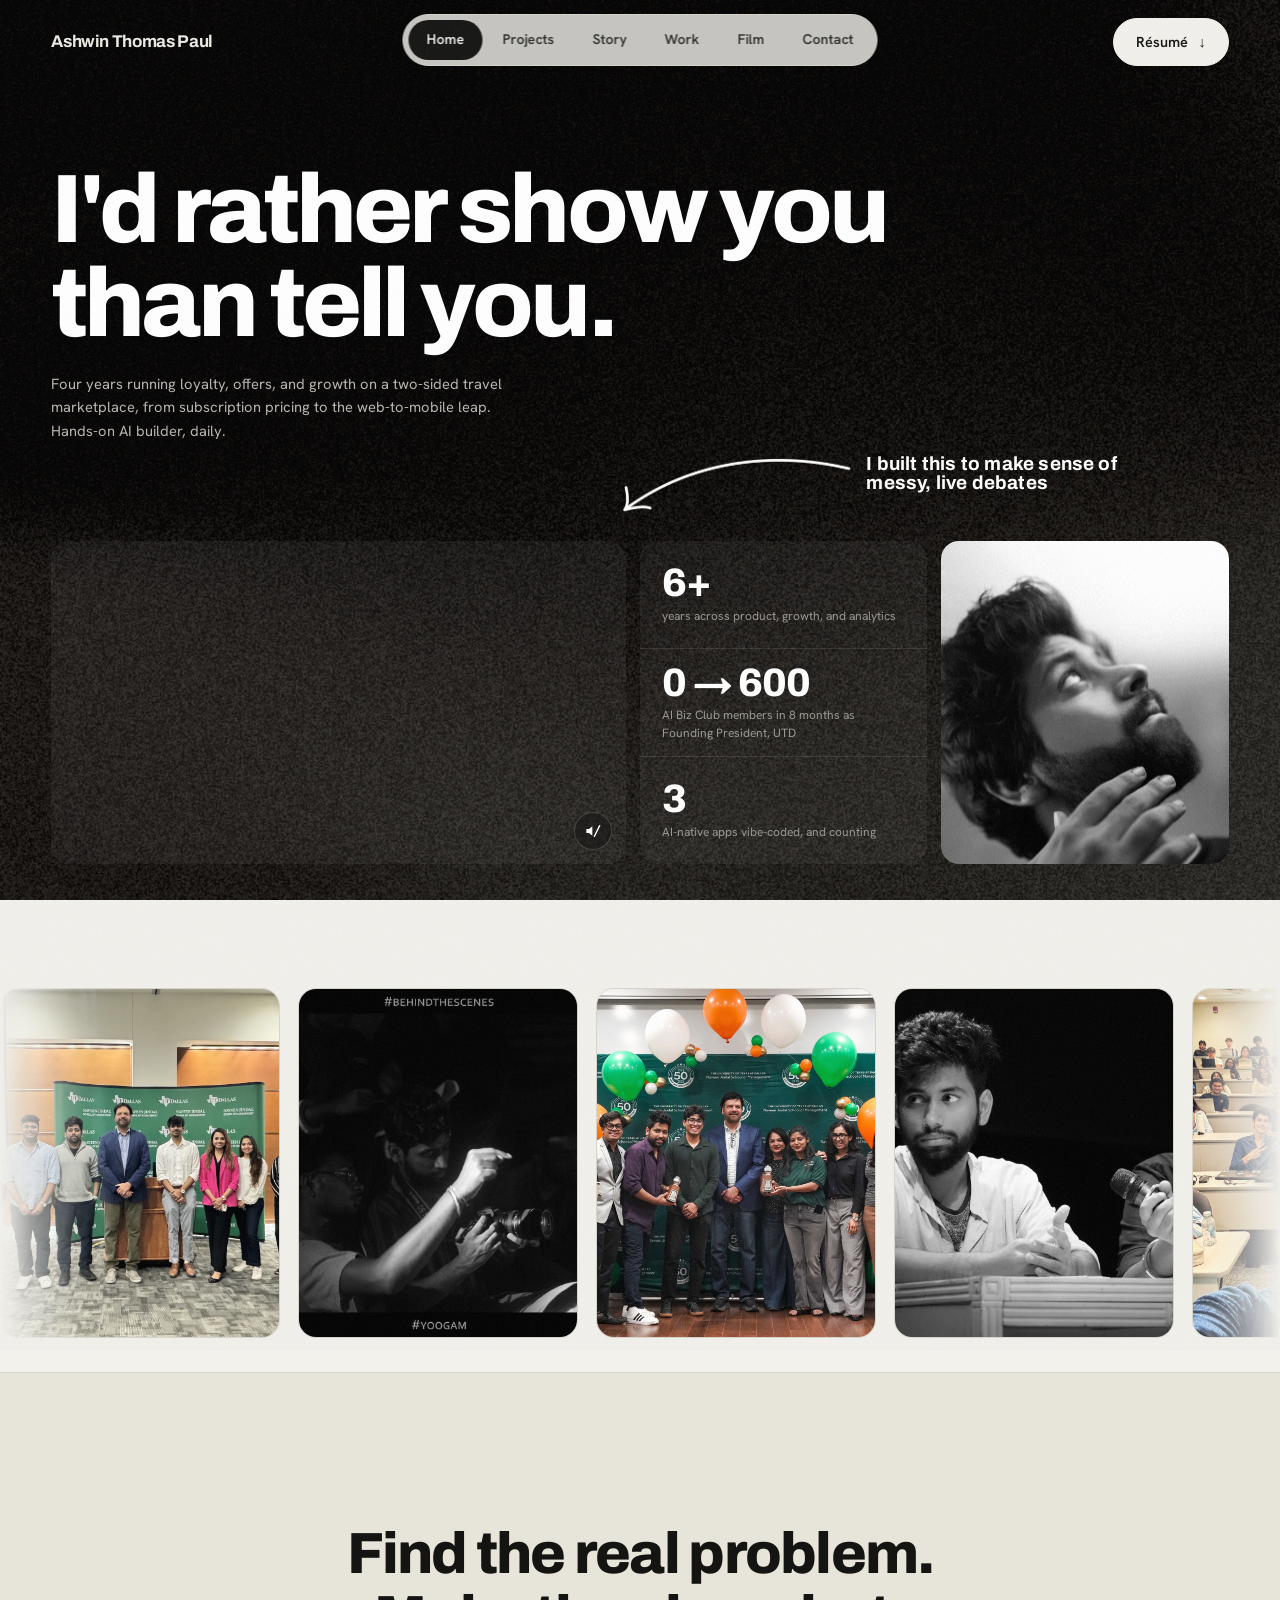
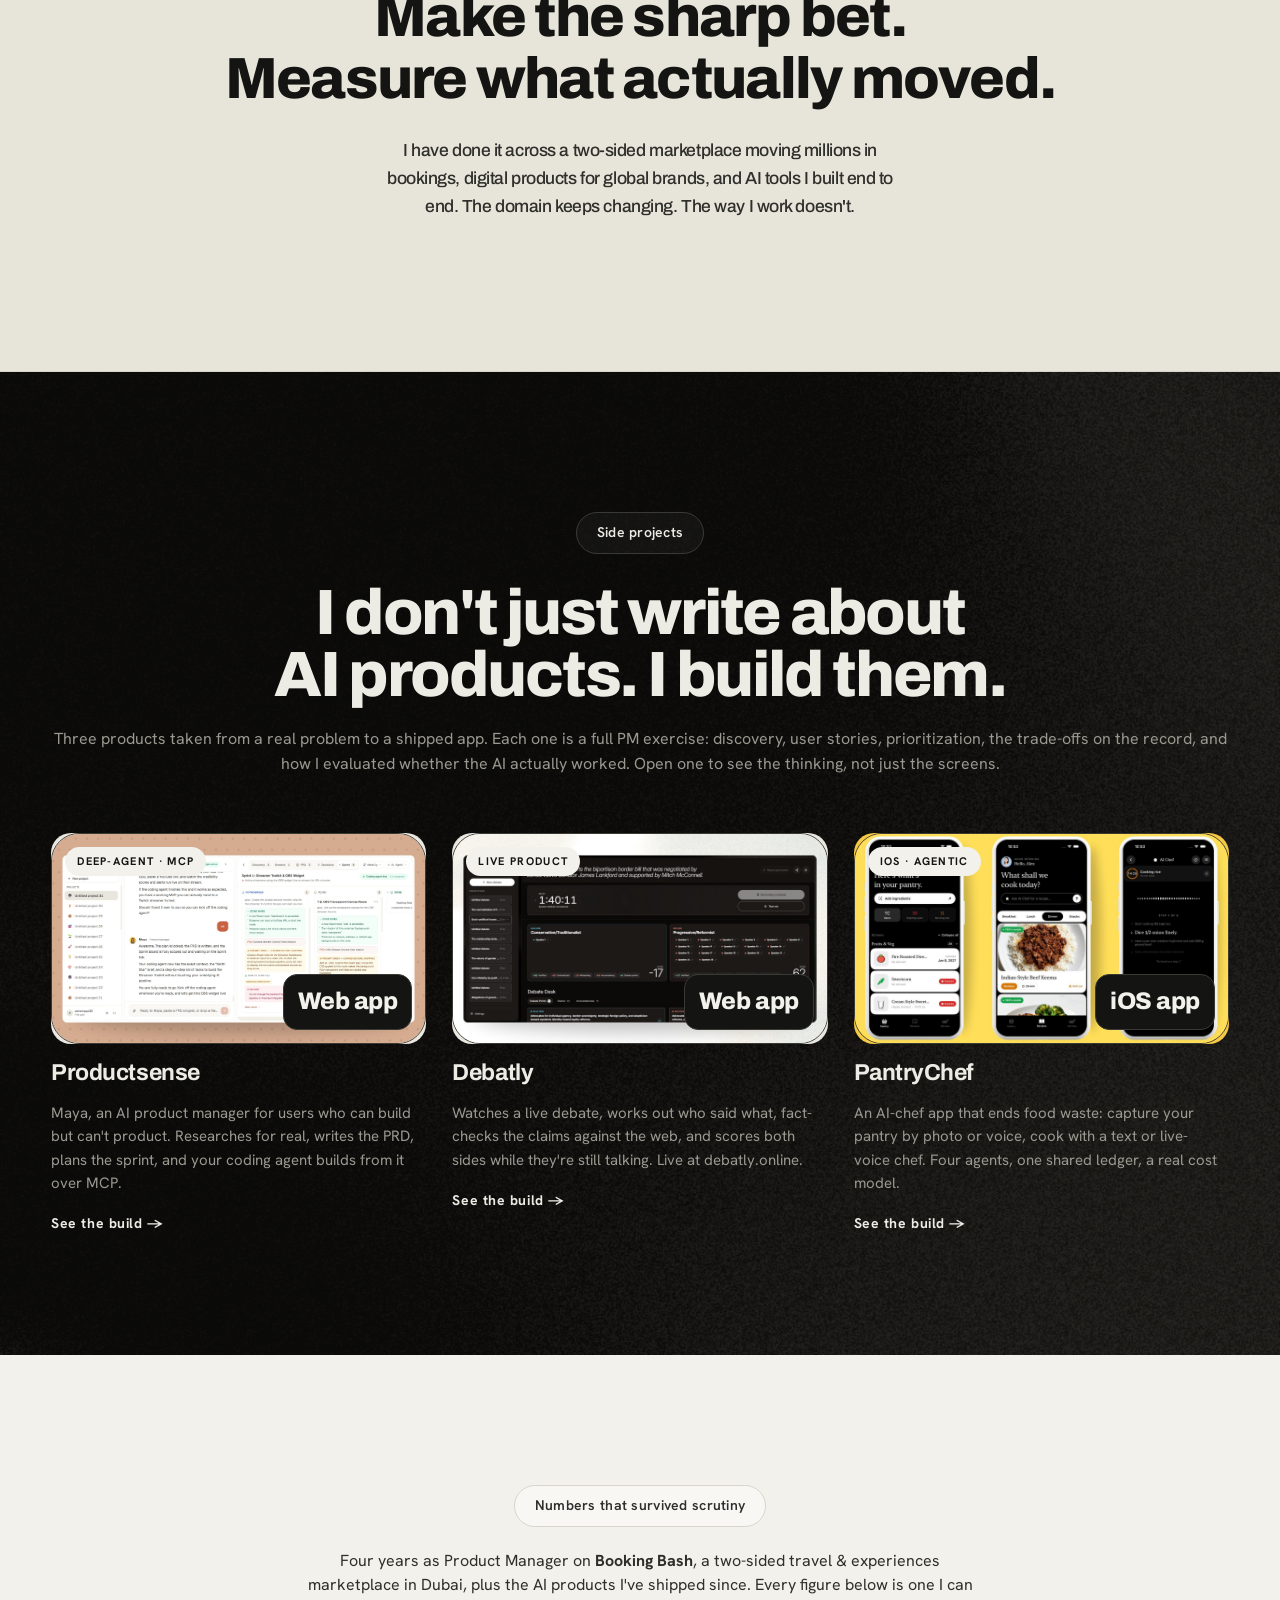
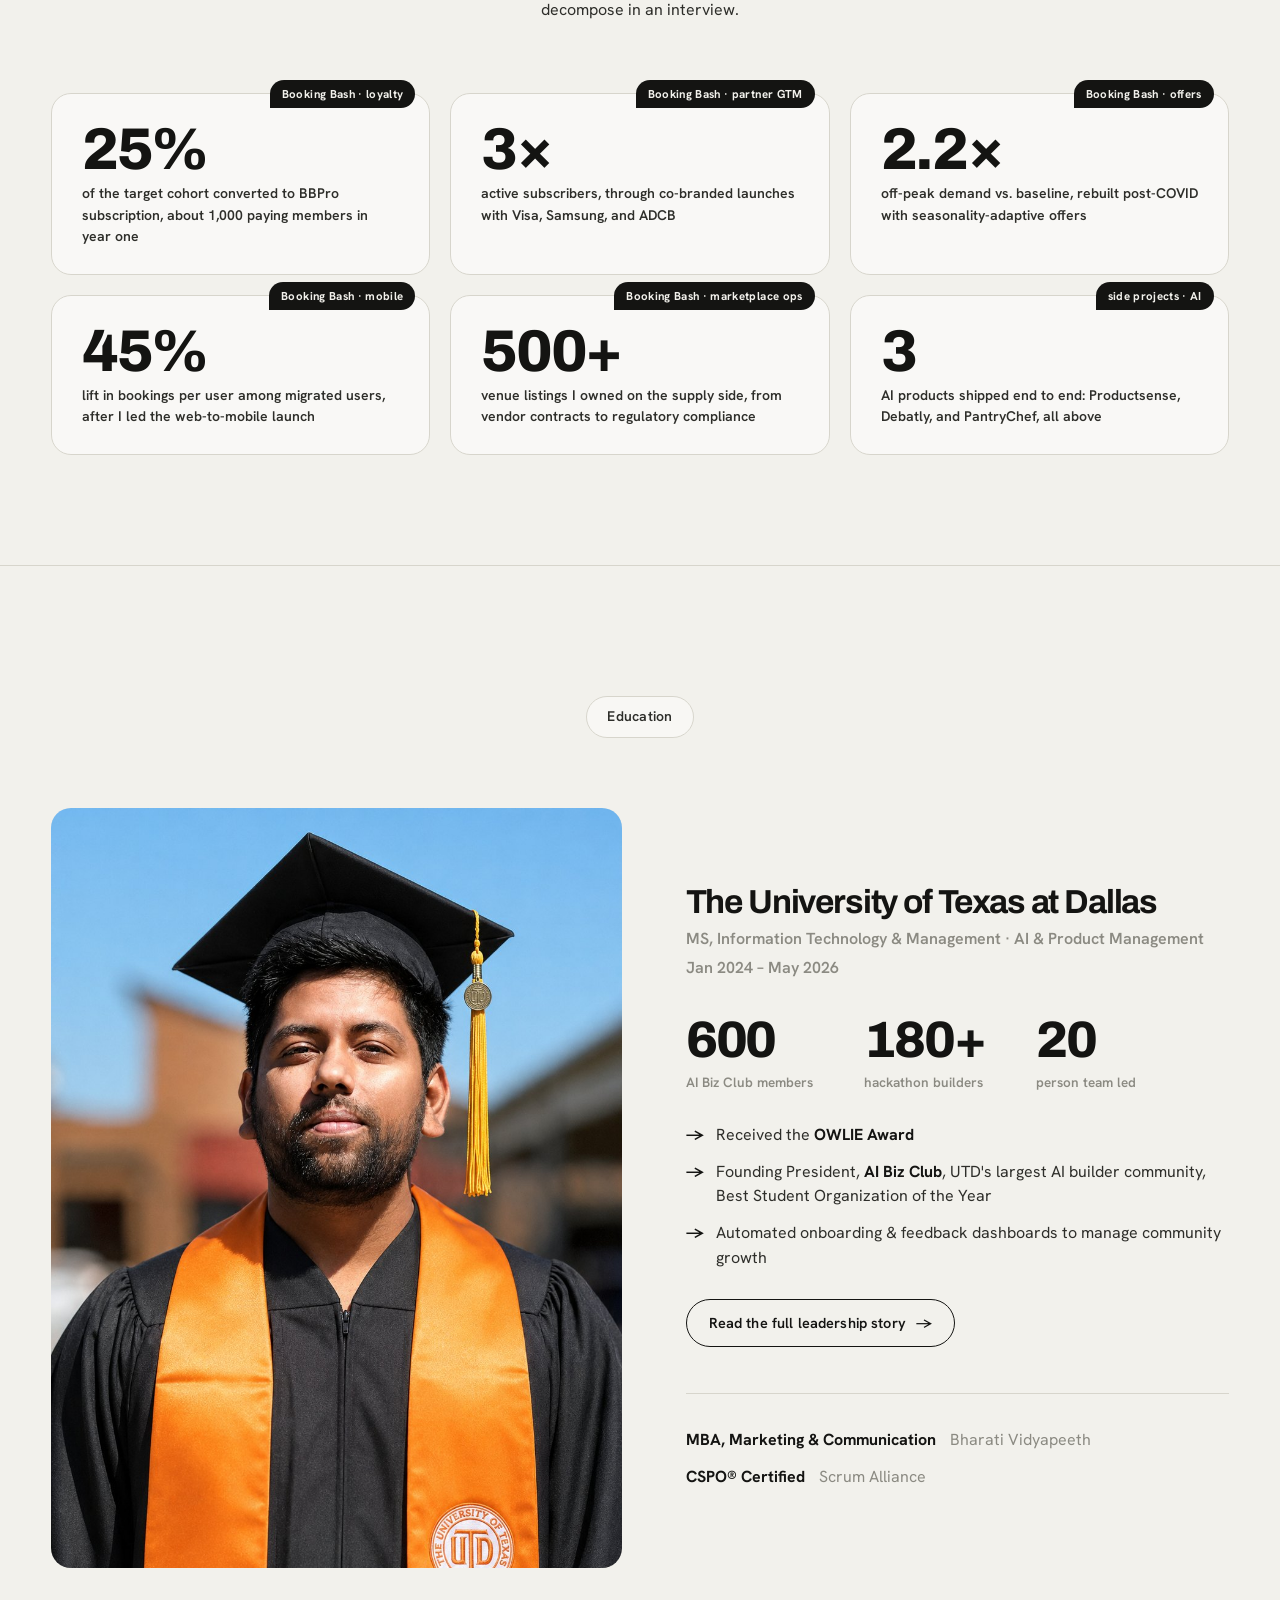
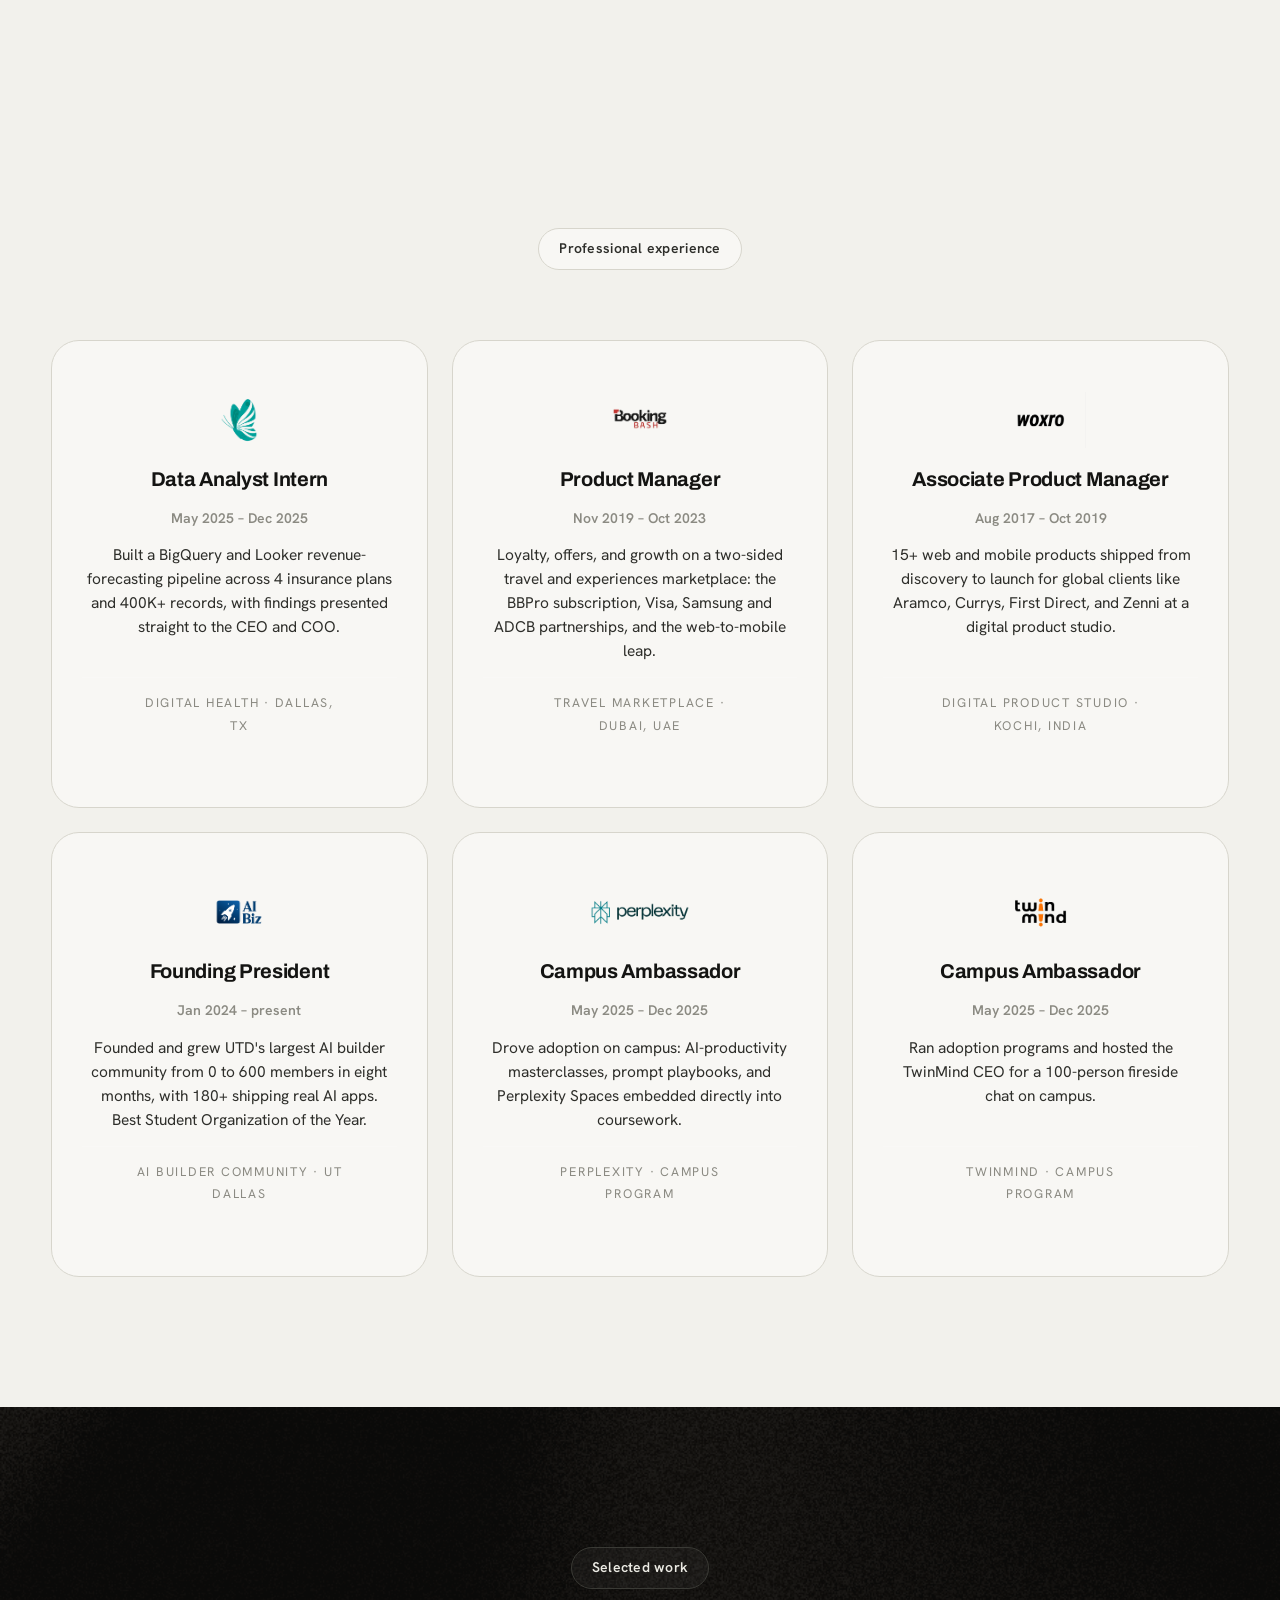
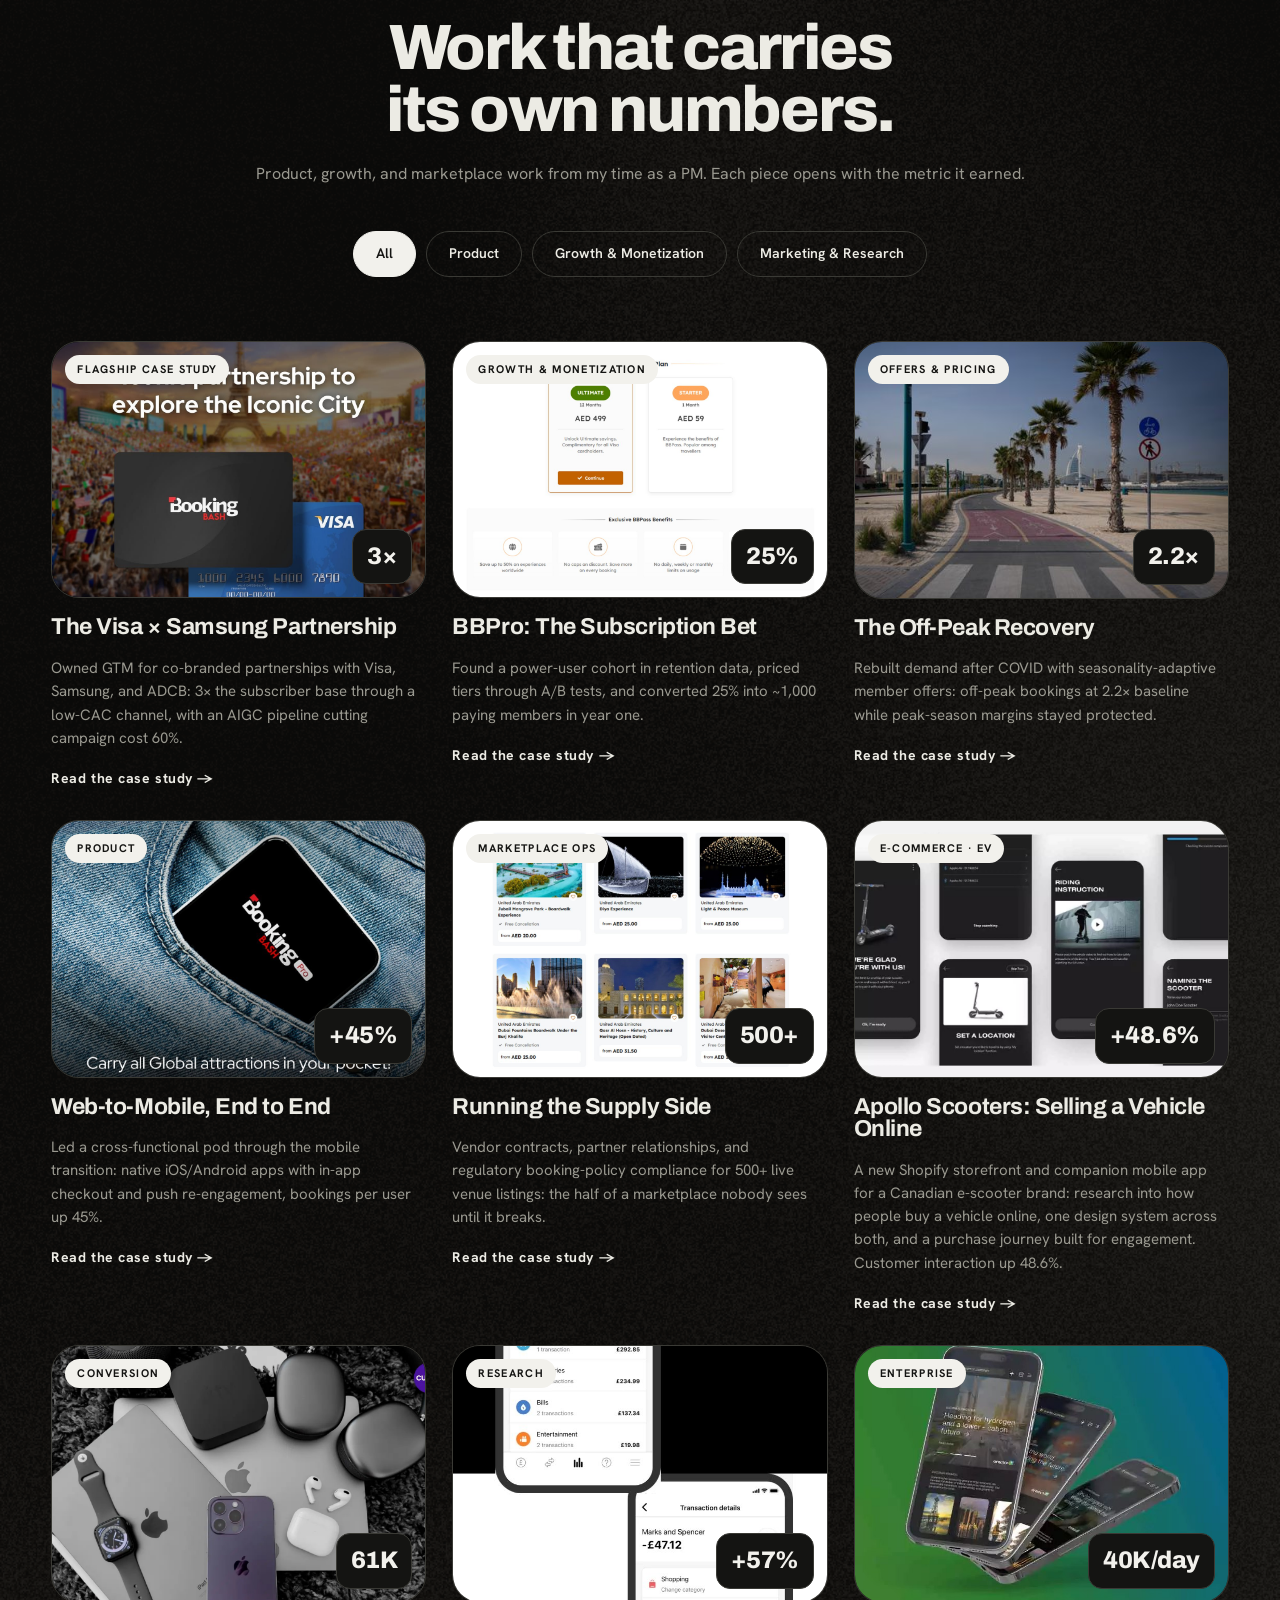
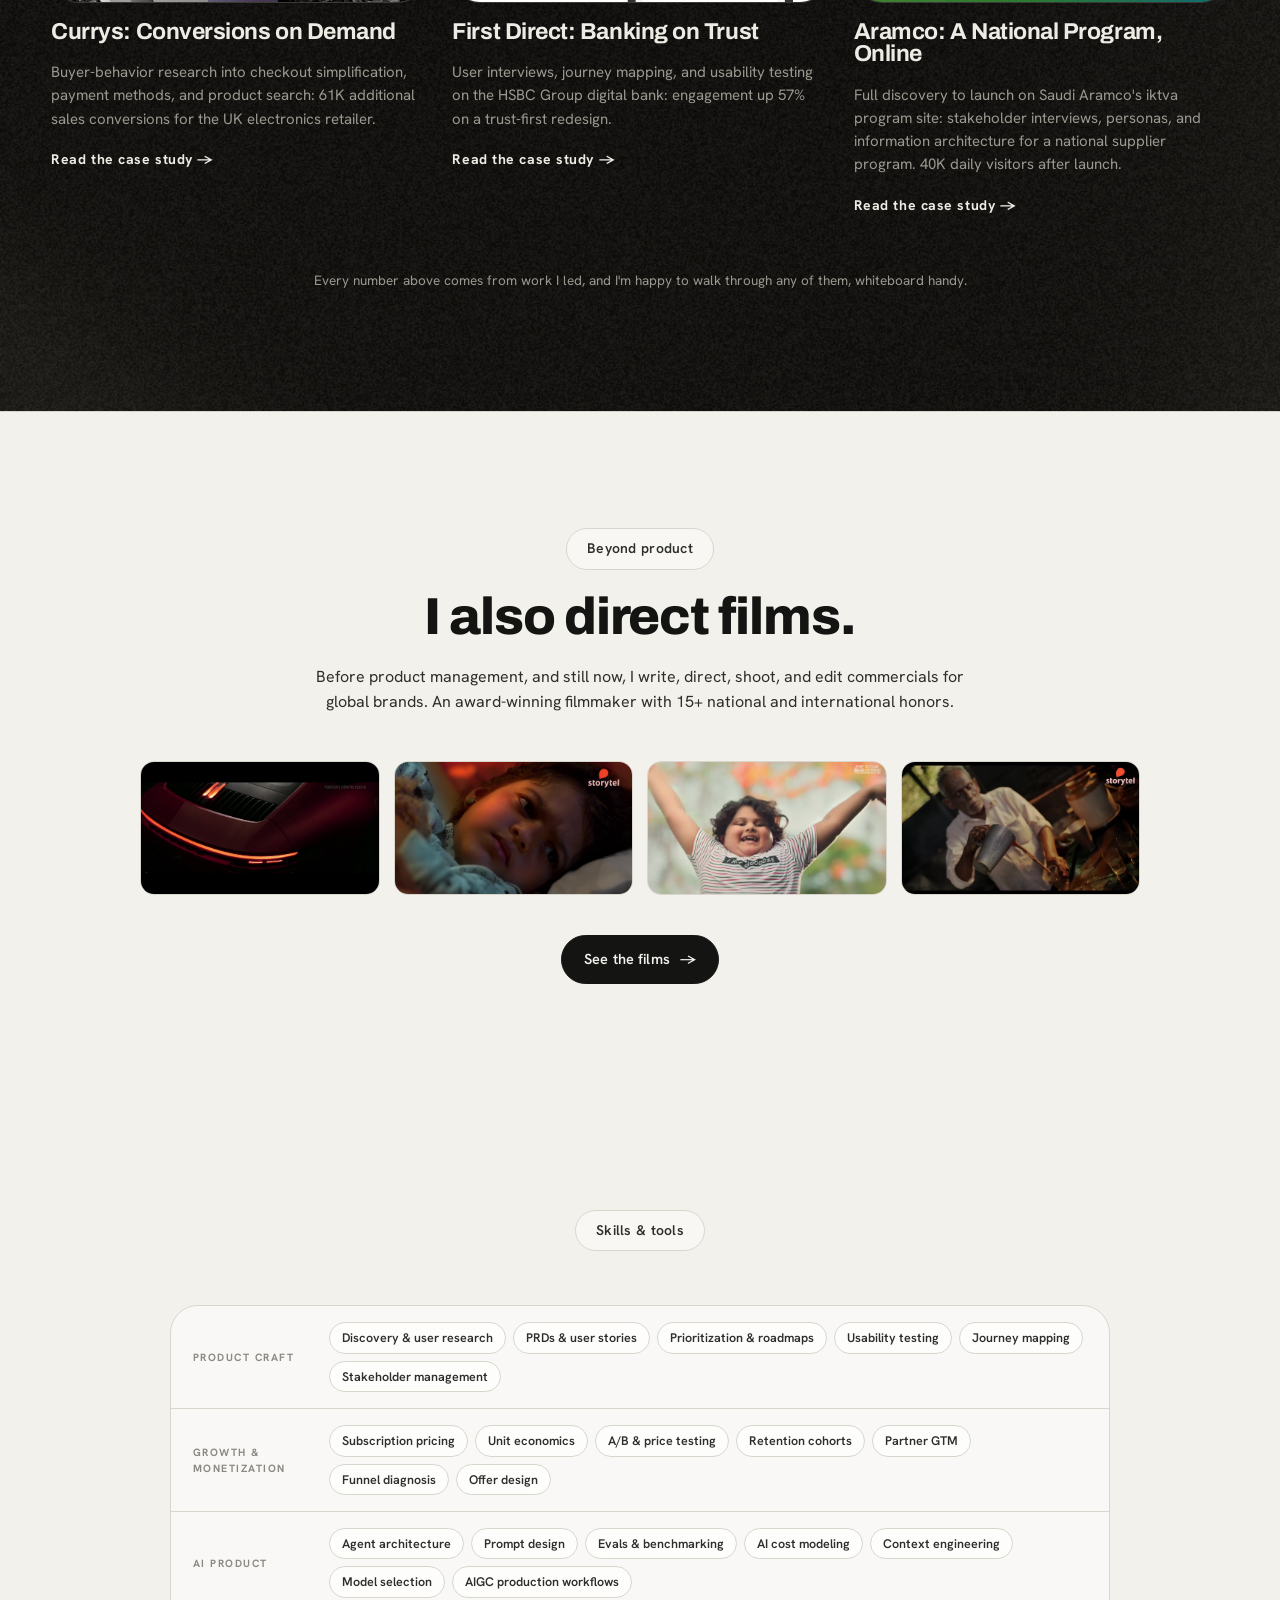
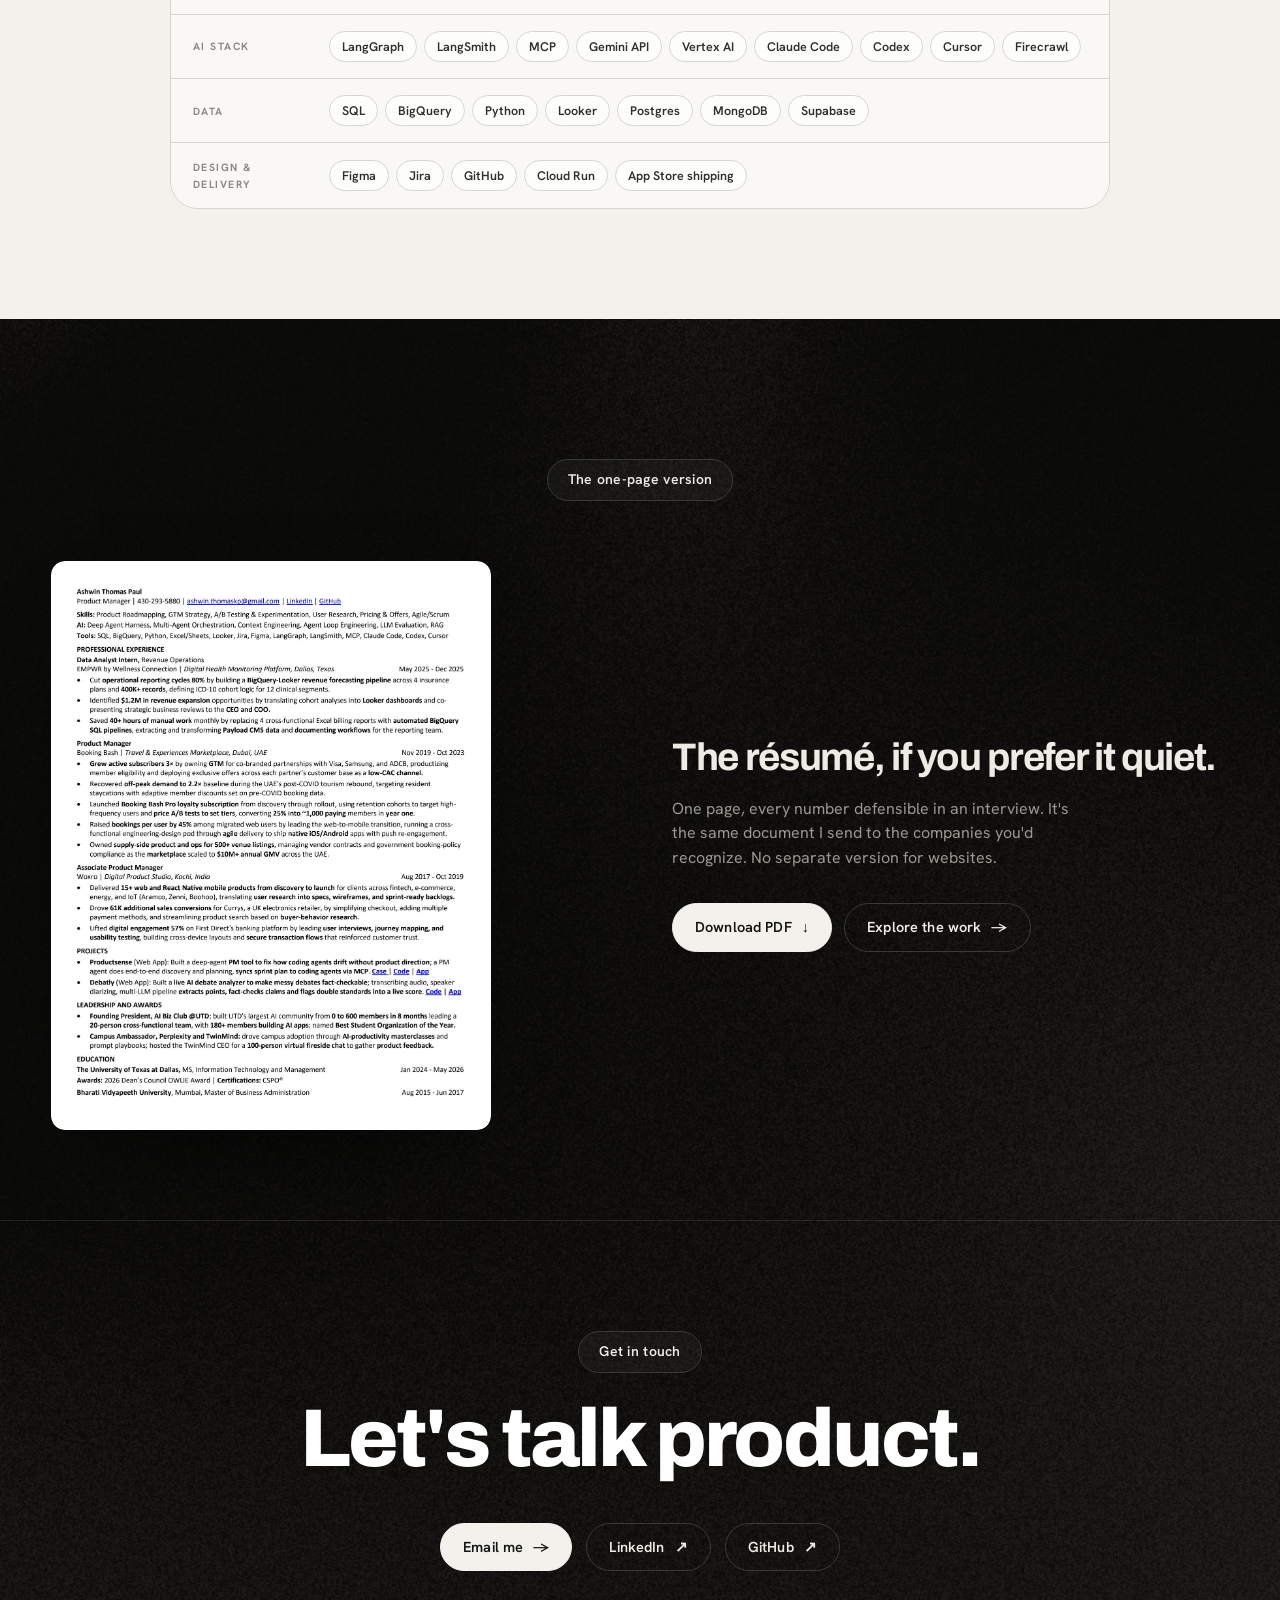
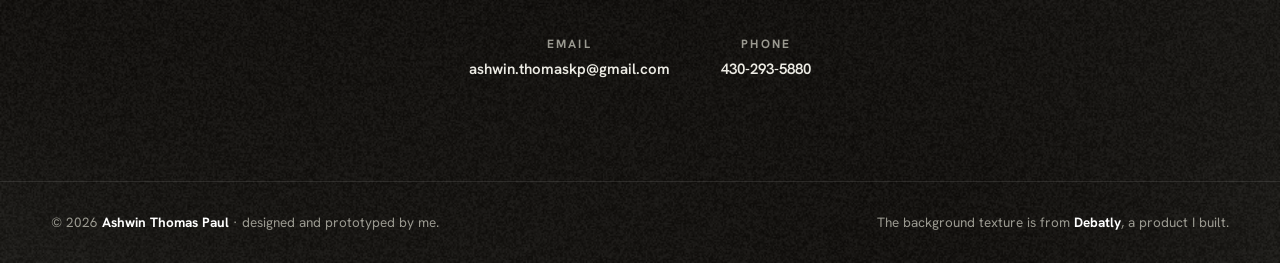
==== commit 86f4ff0c: "Hero: letterbox promo instead of cropping, break scribble and lede lines Co-Authored-By: Claude Fabl" ====
--- a/index.html
+++ b/index.html
@@ -38,11 +38,11 @@
     <div class="hero-grain" id="grain-hero" aria-hidden="true"></div>
     <div class="hero-frame">
       <h1 class="hero-title rise d2">I'd rather show you<br />than tell you.</h1>
-      <p class="hero-lede rise d3">Four years running loyalty, offers, and growth on a two-sided travel marketplace, from subscription pricing to the web-to-mobile leap. Hands-on AI builder, daily.</p>
+      <p class="hero-lede rise d3">Four years running loyalty, offers, and growth on a two-sided travel marketplace, from subscription pricing to the web-to-mobile leap.<br />Hands-on AI builder, daily.</p>
       <div class="hero-bento rise d4">
         <a class="scribble" href="project-debatly.html" aria-label="I built this app, see Debatly">
           <img class="scribble-arrow" src="assets/img/arrow.png" alt="" aria-hidden="true" />
-          <span class="scribble-text">I built this to make sense of messy, live debates</span>
+          <span class="scribble-text">I built this to make sense of<br />messy, live debates</span>
         </a>
         <div class="tile tile-video">
           <video autoplay muted loop playsinline preload="metadata" src="assets/video/debatly-promo.mp4" aria-label="Debatly promo video"></video>
--- a/css/style.css
+++ b/css/style.css
@@ -189,9 +189,13 @@
   min-width: 0;
 }
 /* the video's 16:9 is the anchor: it defines the row height everything else stretches to */
-.tile-video { aspect-ratio: 16 / 9; }
-/* absolute-fill media so intrinsic sizes never inflate the grid rows */
-.tile-video video { position: absolute; inset: 0; width: 100%; height: 100%; object-fit: cover; }
+.tile-video { aspect-ratio: 16 / 9; width: 100%; }
+/* width pinned to the grid track: when a short viewport makes the stats card the
+   tallest item, the stretched row height must never re-derive a wider video tile */
+/* absolute-fill media so intrinsic sizes never inflate the grid rows;
+   contain, not cover: on short viewports the row runs taller than 16:9,
+   and the promo must letterbox inside the card rather than crop its sides */
+.tile-video video { position: absolute; inset: 0; width: 100%; height: 100%; object-fit: contain; }
 /* annotation: bold label, then the arrow's tail picks up right where the text ends,
    arcing down-left to land on the video card — one continuous gesture (per mock) */
 .scribble {
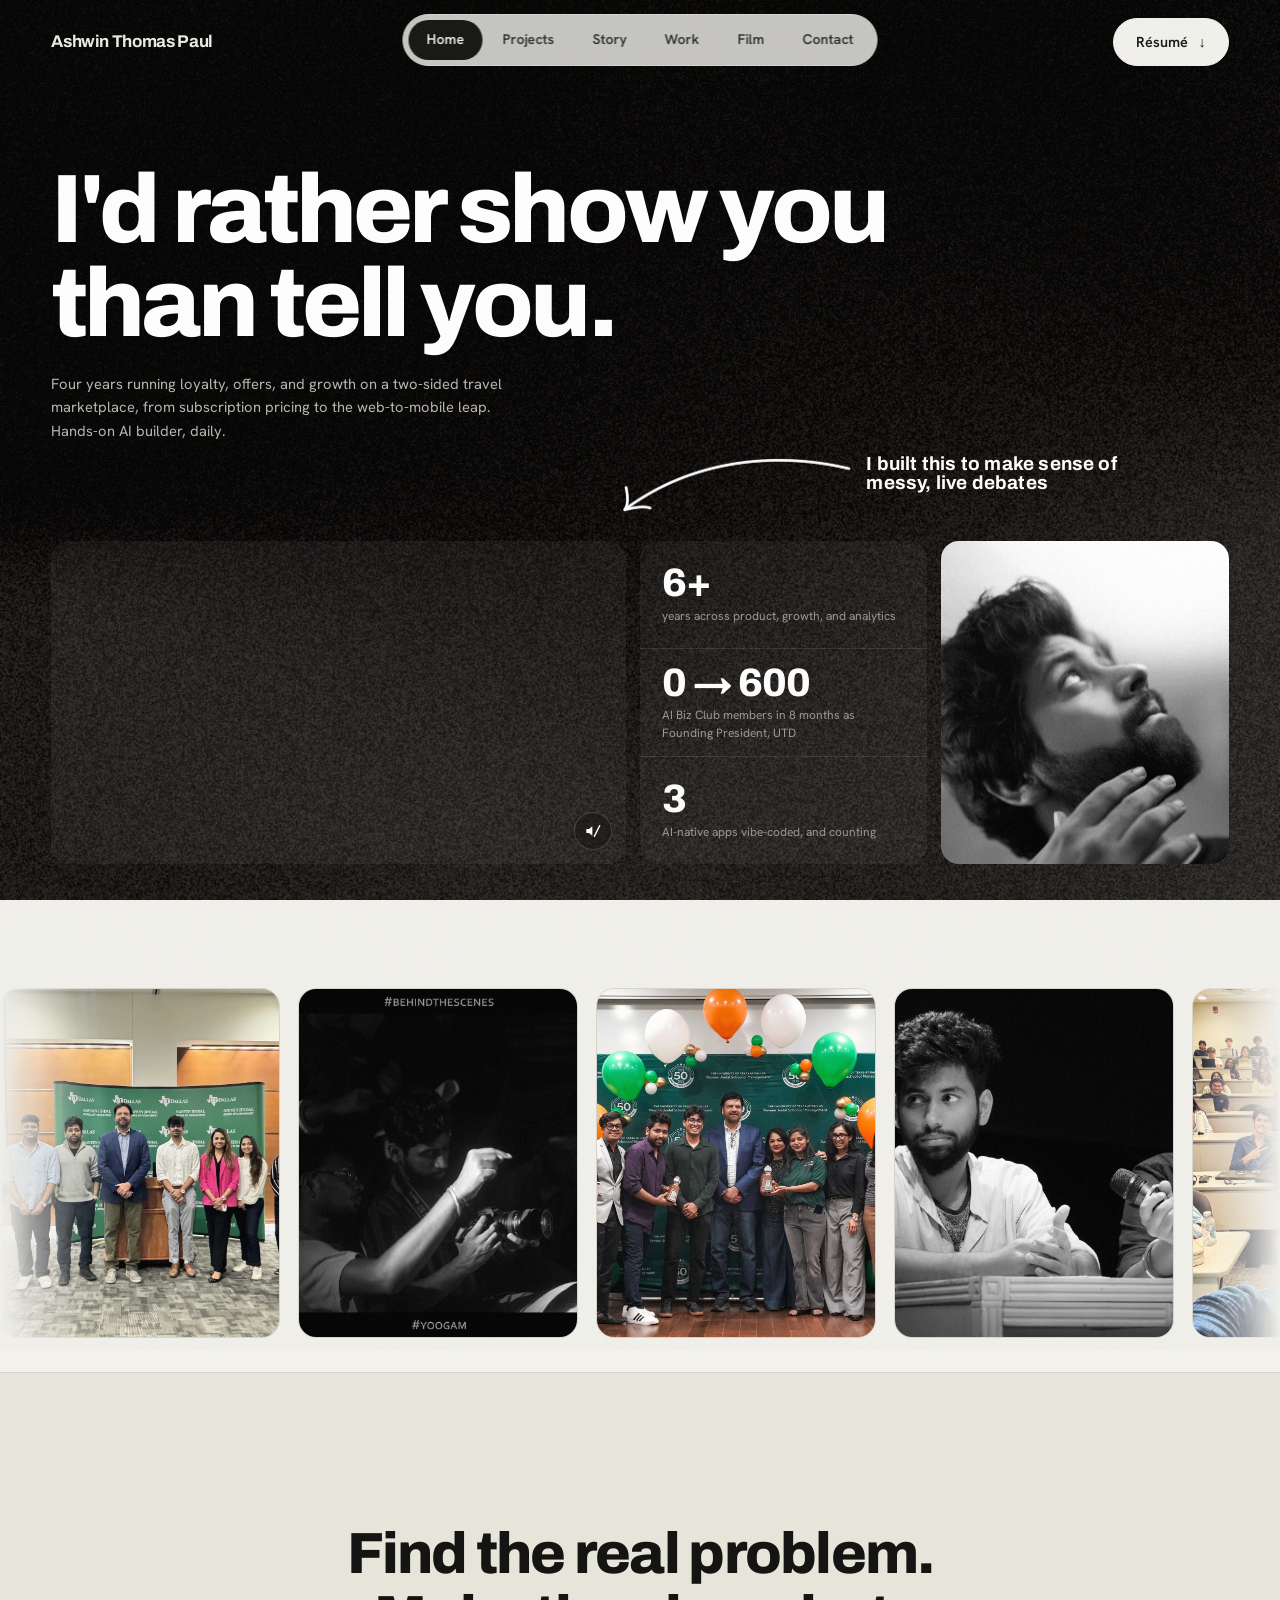
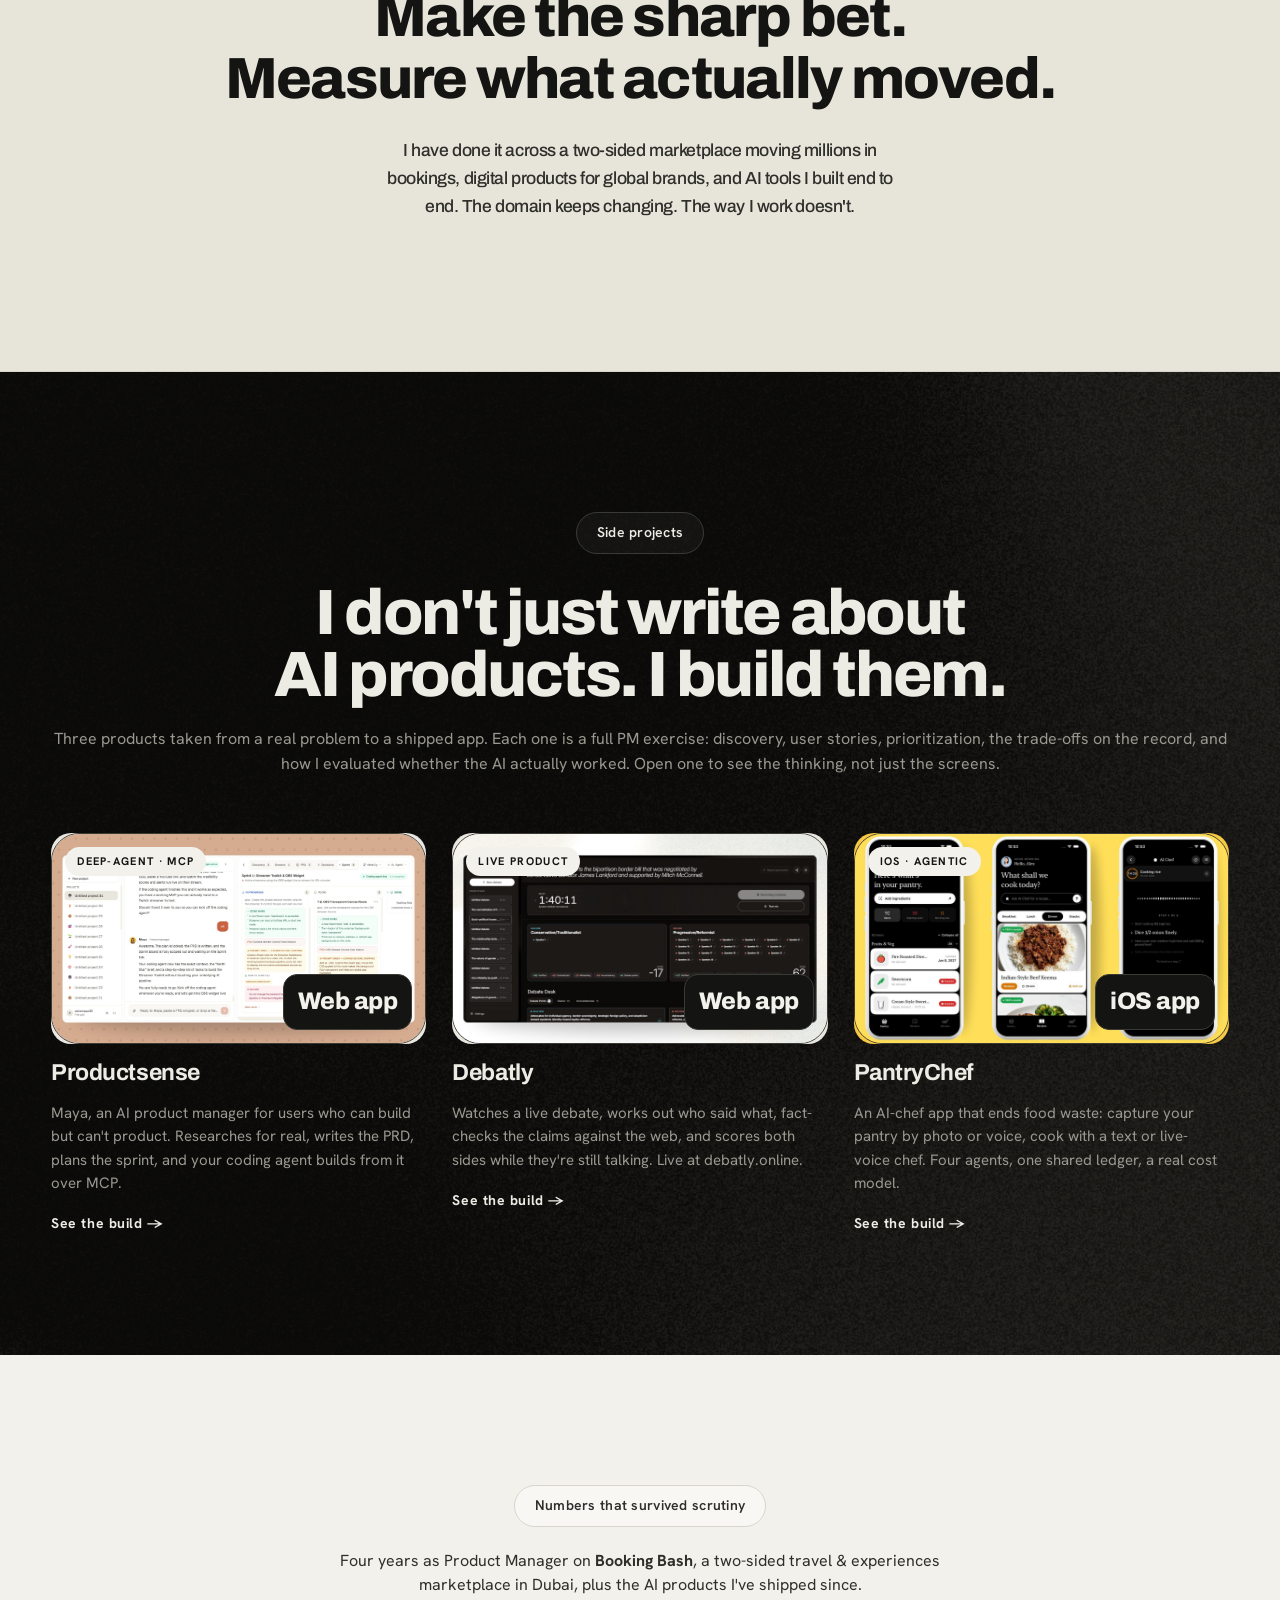
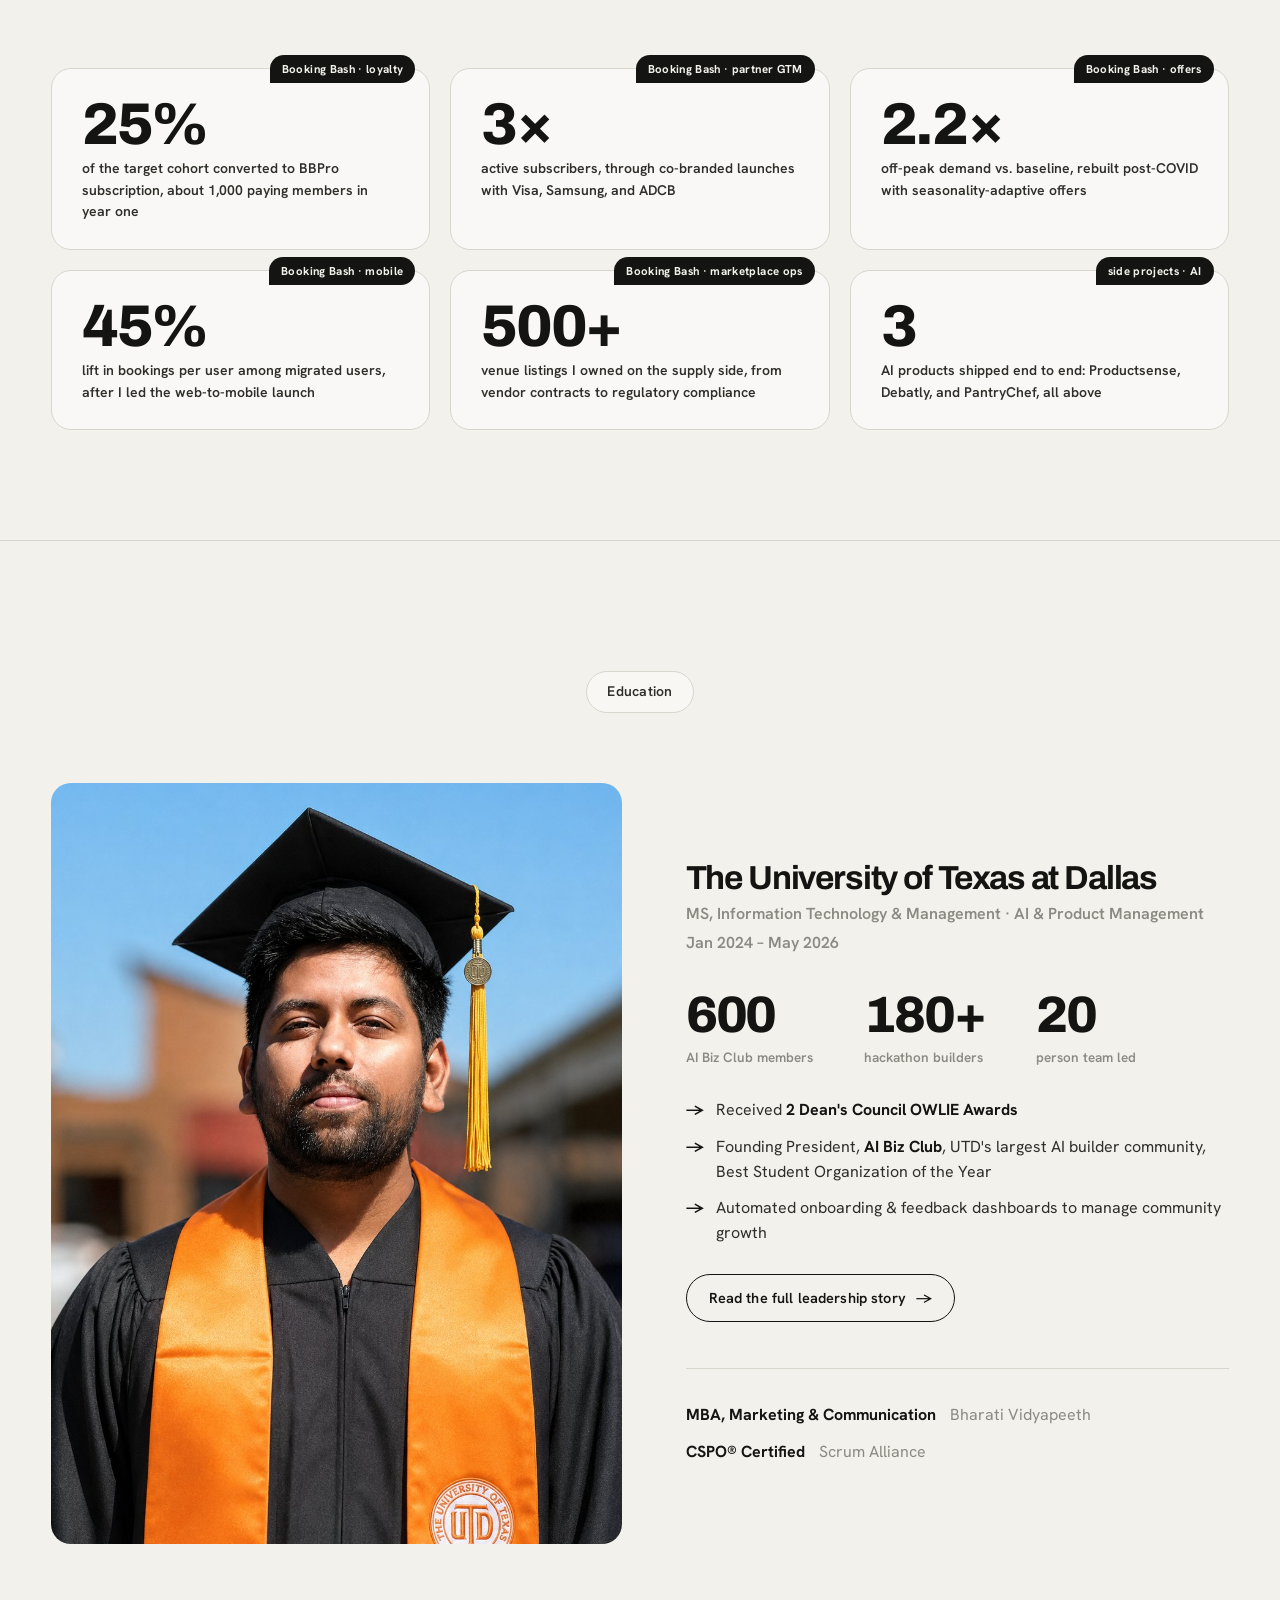
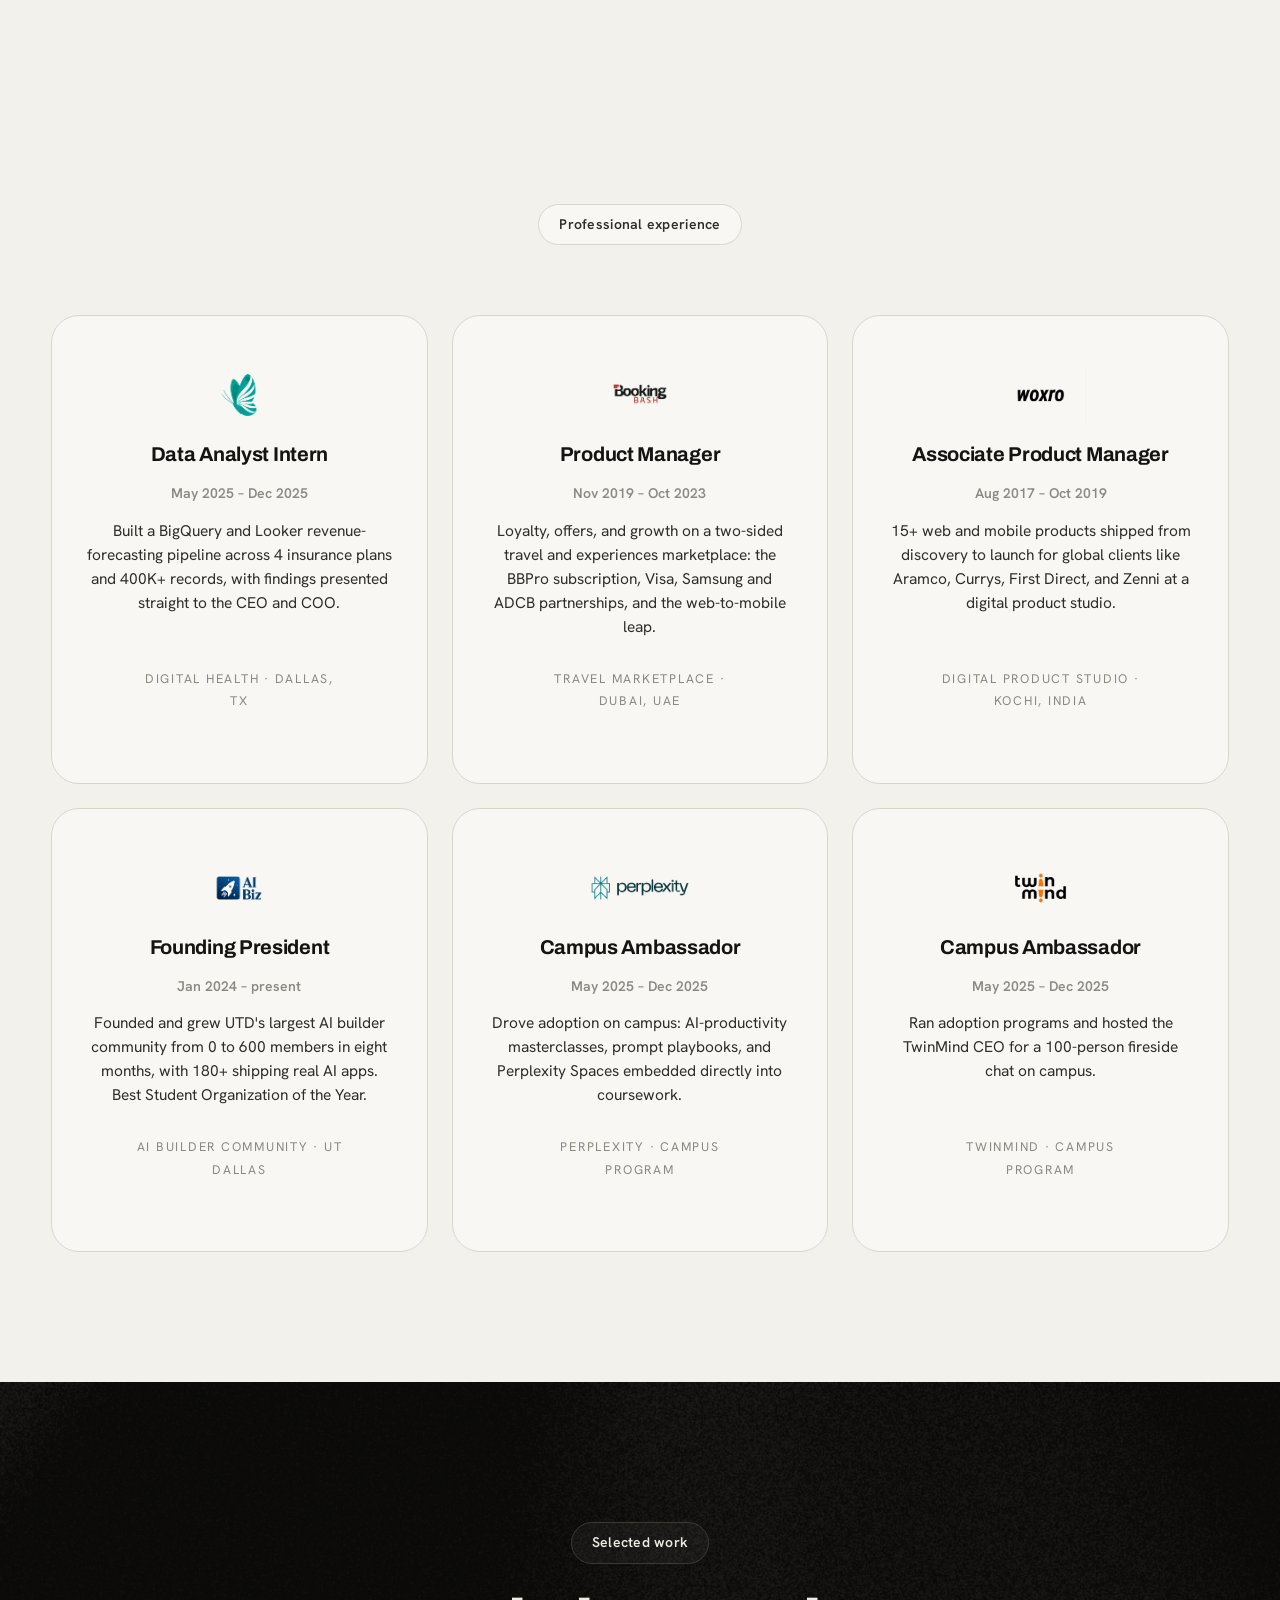
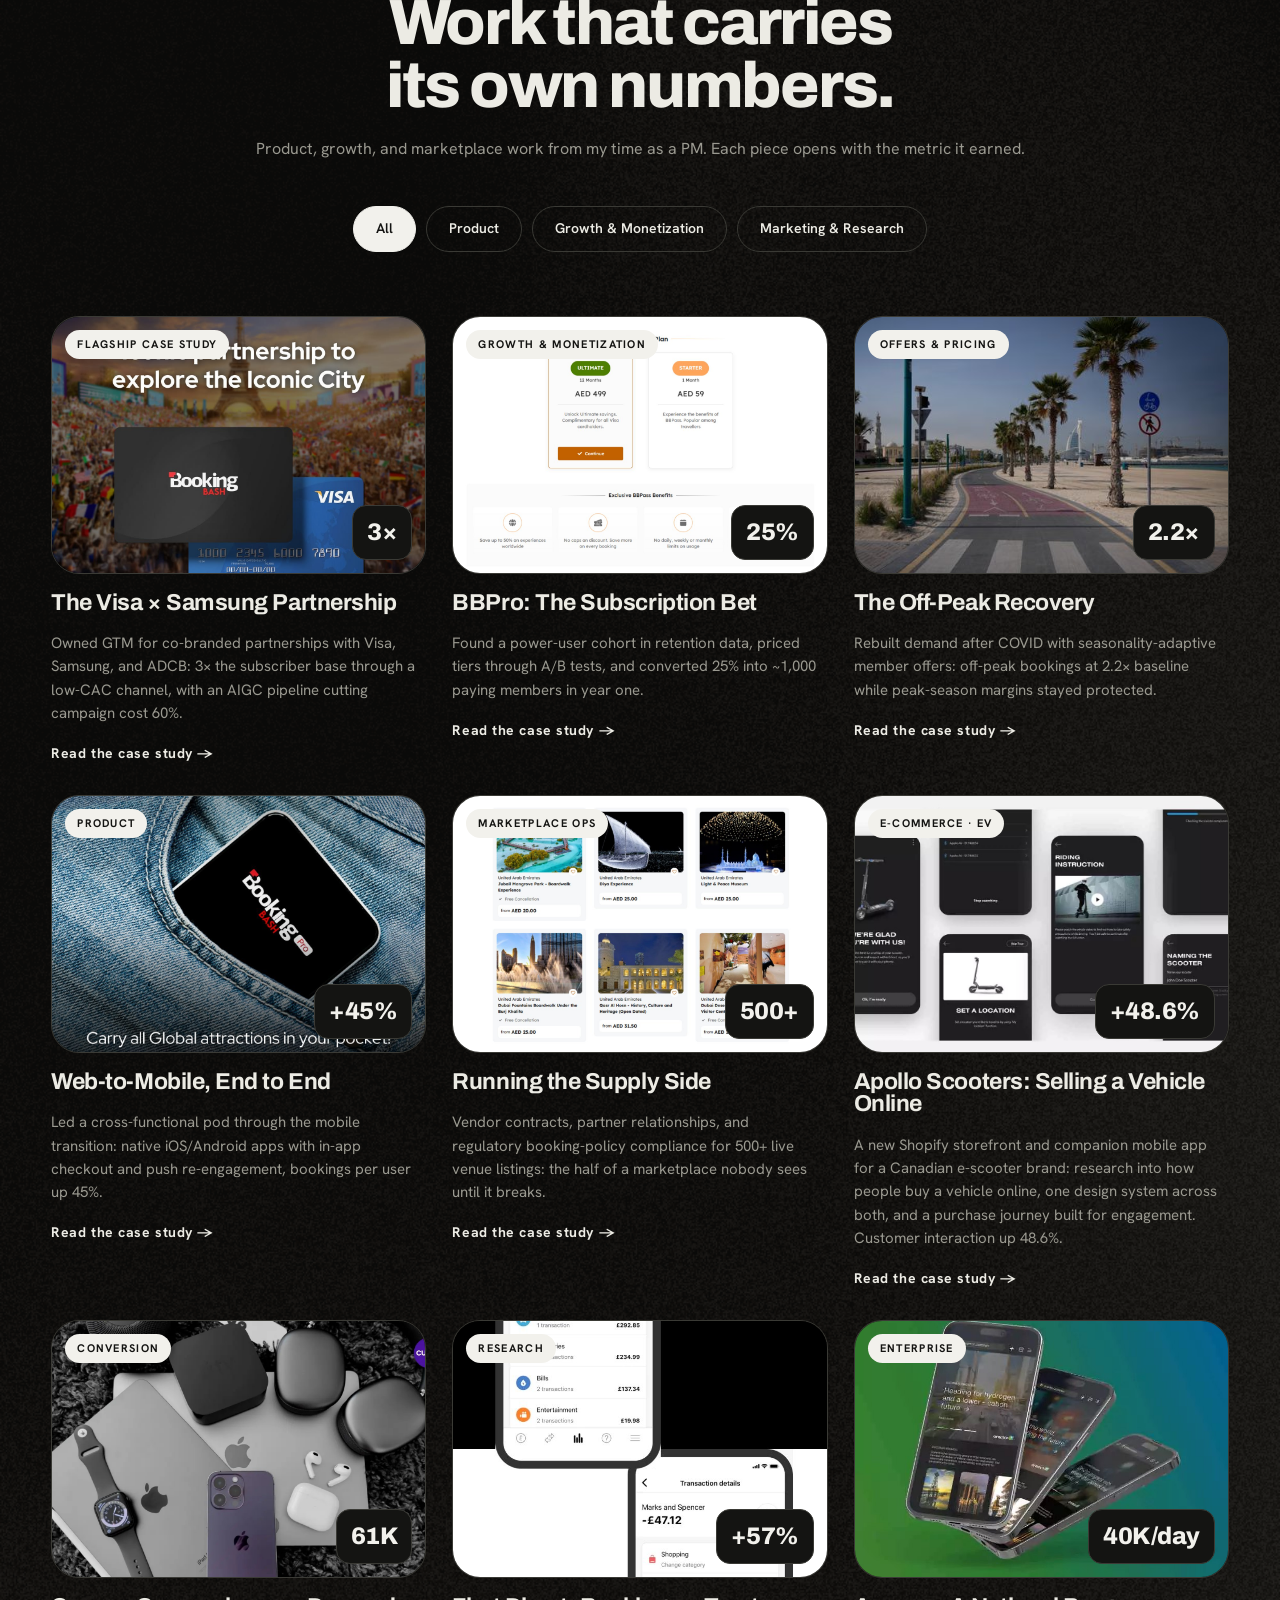
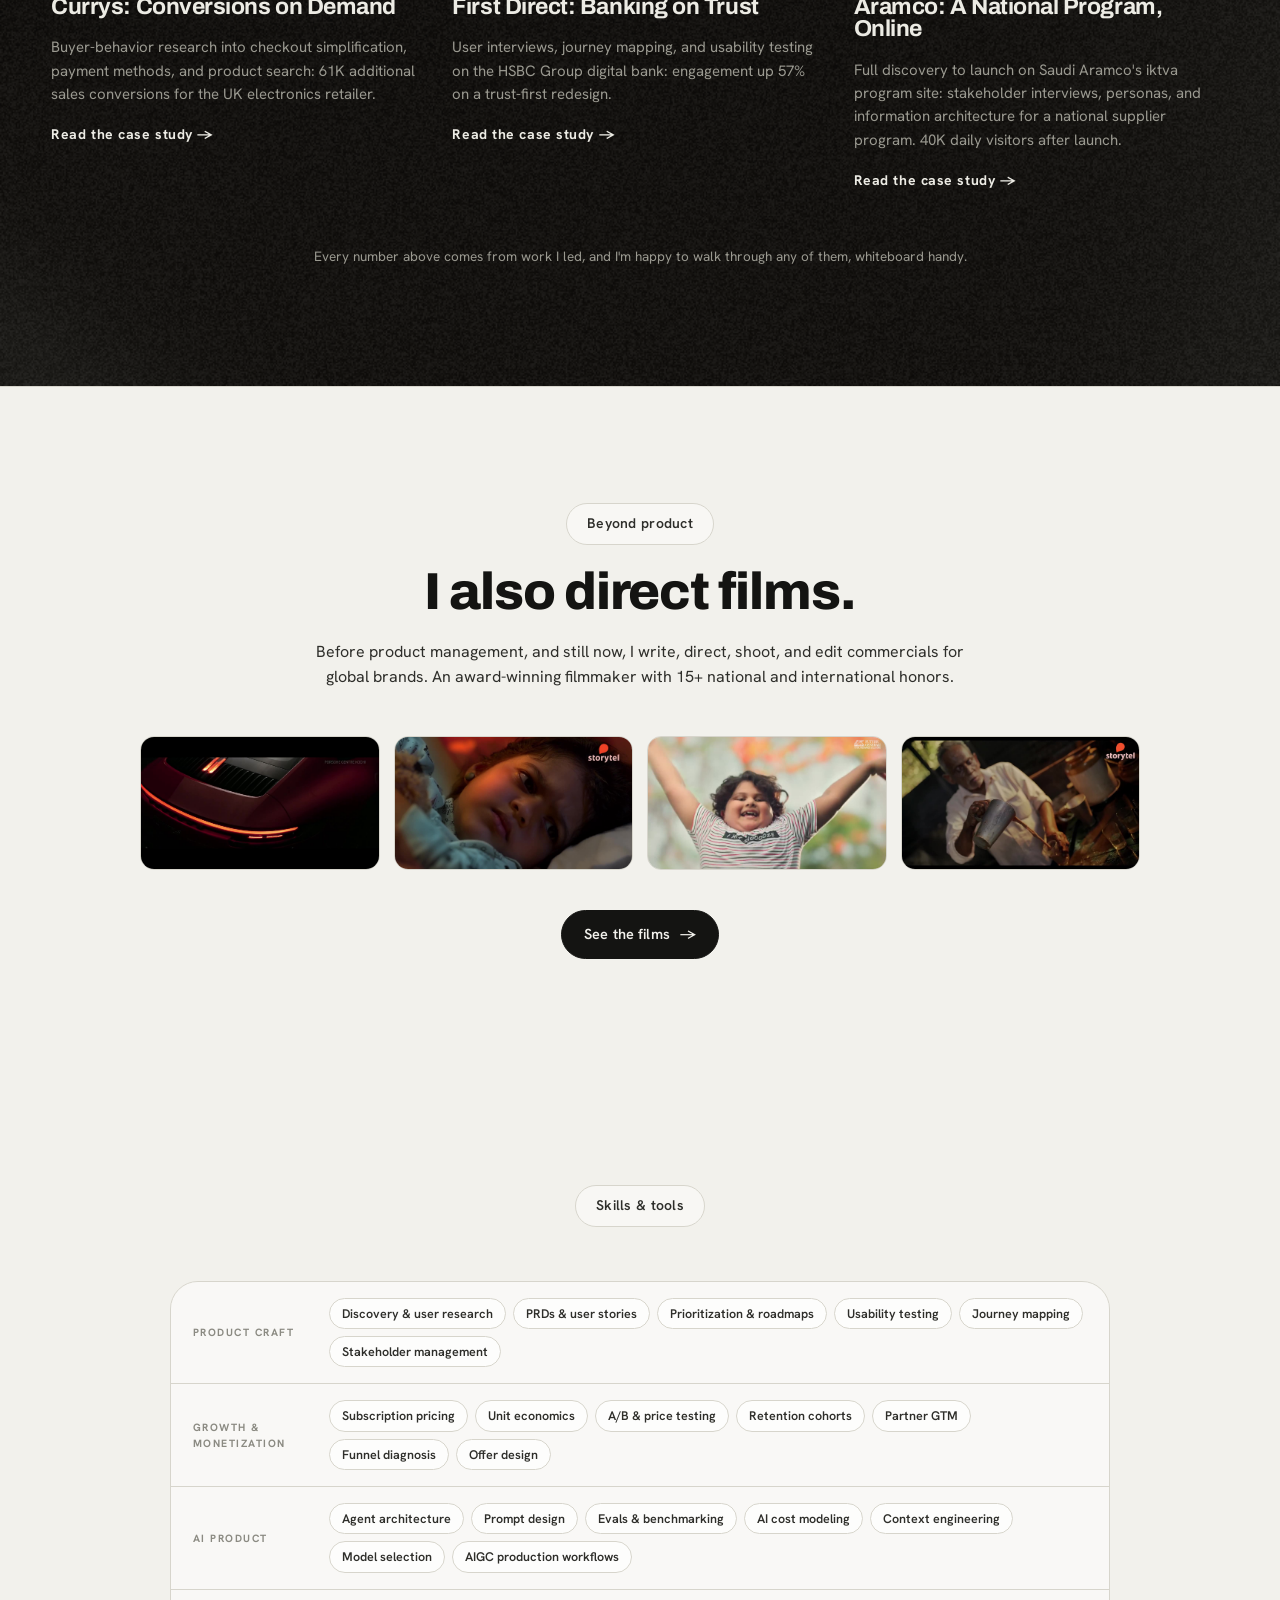
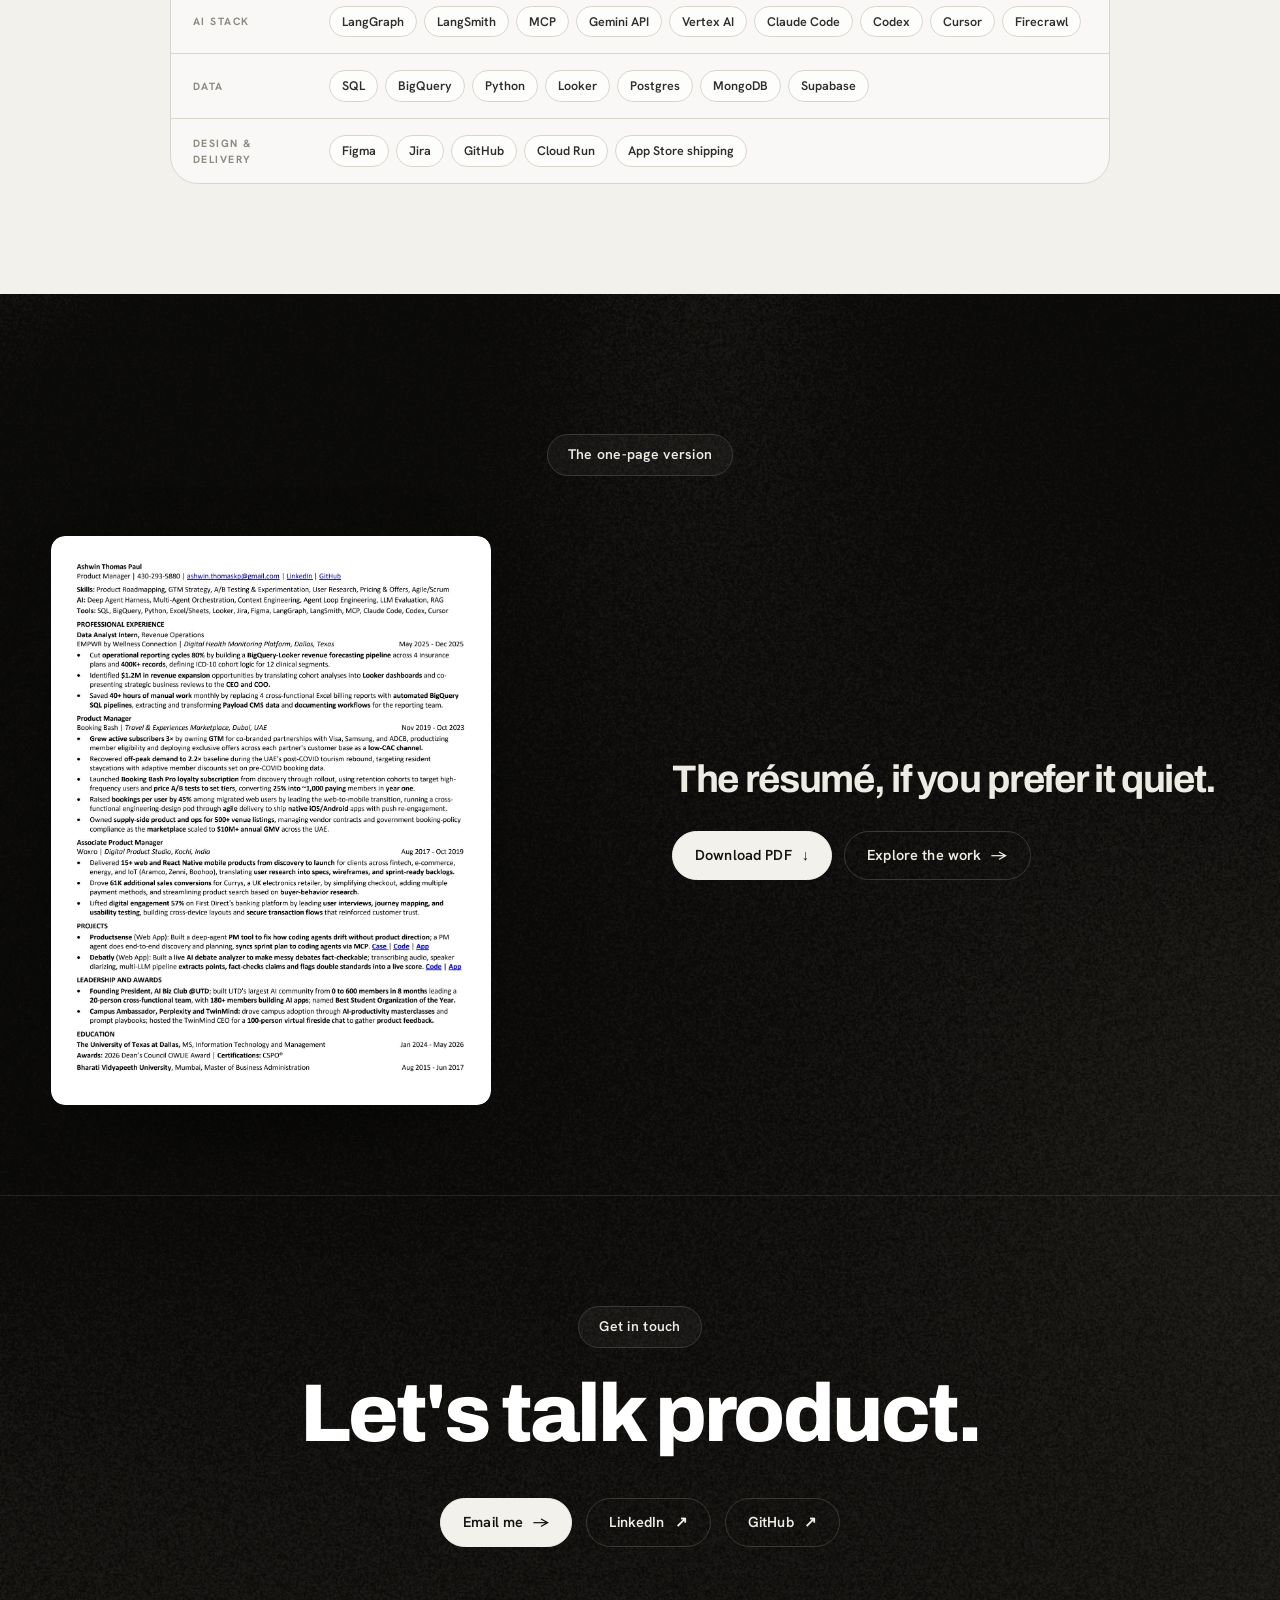
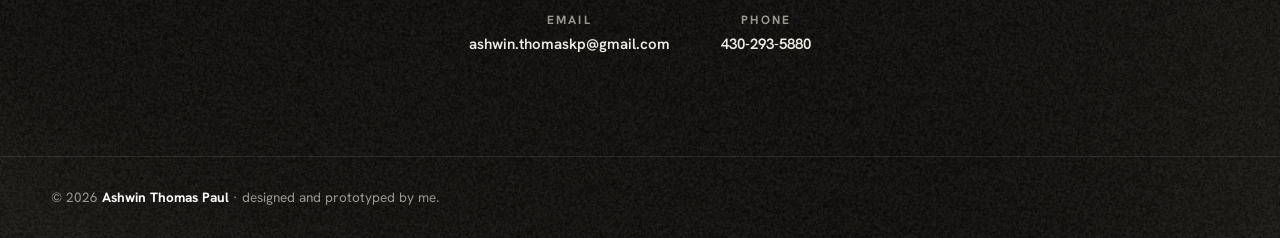
==== commit 31941ff2: "Hero: keep video 16:9 on short viewports; copy edits + resume filename - Compact hero stats card bel" ====
--- a/index.html
+++ b/index.html
@@ -28,7 +28,7 @@
     <a href="filmmaking.html">Film</a>
     <a href="#contact">Contact</a>
   </nav>
-  <a class="btn btn-ink head-cta" href="assets/resume.pdf" download>Résumé <span class="arr">↓</span></a>
+  <a class="btn btn-ink head-cta" href="assets/resume.pdf" download="Ashwin Thomas Resume 2026.pdf">Résumé <span class="arr">↓</span></a>
 </header>
 
 <main id="top">
@@ -134,7 +134,7 @@
   <section class="honors" id="story">
     <div class="wrap">
       <div class="center reveal"><div class="tag-pill">Numbers that survived scrutiny </div></div>
-      <p class="works-sub" style="color:var(--ink-2);max-width:680px;margin:22px auto 0;text-align:center">Four years as Product Manager on <b>Booking Bash</b>, a two-sided travel &amp; experiences marketplace in Dubai, plus the AI products I've shipped since. Every figure below is one I can decompose in an interview.</p>
+      <p class="works-sub" style="color:var(--ink-2);max-width:680px;margin:22px auto 0;text-align:center">Four years as Product Manager on <b>Booking Bash</b>, a two-sided travel &amp; experiences marketplace in Dubai, plus the AI products I've shipped since.</p>
       <div class="stat-field">
         <div class="stat-grid stagger">
           <div class="stat-chip"><span class="cursor-tag">Booking Bash · loyalty</span><span class="num">25%</span><span class="lbl">of the target cohort converted to BBPro subscription, about 1,000 paying members in year one</span></div>
@@ -165,7 +165,7 @@
             <div><div class="num">20</div><div class="lbl">person team led</div></div>
           </div>
           <ul class="arrow-list">
-            <li>Received the <b>OWLIE Award</b></li>
+            <li>Received <b>2 Dean's Council OWLIE Awards</b></li>
             <li>Founding President, <b>AI Biz Club</b>, UTD's largest AI builder community, Best Student Organization of the Year</li>
             <li>Automated onboarding & feedback dashboards to manage community growth</li>
           </ul>
@@ -376,12 +376,11 @@
       <div class="wrap">
         <div class="center reveal"><div class="tag-pill">The one-page version </div></div>
         <div class="resume-grid">
-          <div class="resume-doc reveal"><a href="assets/resume.pdf" download><img src="Compressed/resume-preview.jpg" alt="First page of the résumé" style="width:100%;height:auto;display:block;border-radius:14px" loading="lazy" /></a></div>
+          <div class="resume-doc reveal"><a href="assets/resume.pdf" download="Ashwin Thomas Resume 2026.pdf"><img src="Compressed/resume-preview.jpg" alt="First page of the résumé" style="width:100%;height:auto;display:block;border-radius:14px" loading="lazy" /></a></div>
           <div class="resume-body reveal">
             <h3>The résumé, if you prefer it quiet.</h3>
-            <p>One page, every number defensible in an interview. It's the same document I send to the companies you'd recognize. No separate version for websites.</p>
             <div class="row">
-              <a class="btn btn-paper" href="assets/resume.pdf" download>Download PDF <span class="arr">↓</span></a>
+              <a class="btn btn-paper" href="assets/resume.pdf" download="Ashwin Thomas Resume 2026.pdf">Download PDF <span class="arr">↓</span></a>
               <a class="btn btn-ghost-dark" href="#work">Explore the work <span class="arr">→</span></a>
             </div>
           </div>
@@ -405,7 +404,6 @@
 
     <footer class="foot">
       <span>© <span id="yr"></span> <b>Ashwin Thomas Paul</b> · designed and prototyped by me.</span>
-      <span>The background texture is from <b>Debatly</b>, a product I built.</span>
     </footer>
   </div>
 
--- a/css/style.css
+++ b/css/style.css
@@ -192,10 +192,8 @@
 .tile-video { aspect-ratio: 16 / 9; width: 100%; }
 /* width pinned to the grid track: when a short viewport makes the stats card the
    tallest item, the stretched row height must never re-derive a wider video tile */
-/* absolute-fill media so intrinsic sizes never inflate the grid rows;
-   contain, not cover: on short viewports the row runs taller than 16:9,
-   and the promo must letterbox inside the card rather than crop its sides */
-.tile-video video { position: absolute; inset: 0; width: 100%; height: 100%; object-fit: contain; }
+/* absolute-fill media so intrinsic sizes never inflate the grid rows */
+.tile-video video { position: absolute; inset: 0; width: 100%; height: 100%; object-fit: cover; }
 /* annotation: bold label, then the arrow's tail picks up right where the text ends,
    arcing down-left to land on the video card — one continuous gesture (per mock) */
 .scribble {
@@ -237,6 +235,19 @@
   font-size: clamp(30px, 3.1vw, 46px); line-height: 1; color: #fff;
 }
 .tile-stat span { font-size: 12px; line-height: 1.45; color: var(--mute-on-ink); max-width: 34ch; }
+/* short viewports: compact the stats card so it stays shorter than the video's
+   16:9, letting the video define the row and fill its tile with no crop or bars.
+   Placed AFTER the base .tile-stat rules so these win in source order. */
+@media (max-height: 820px) {
+  .tile-stat > div { padding: 6px 18px; gap: 2px; }
+  .tile-stat b { font-size: clamp(22px, 2vw, 34px); }
+  .tile-stat span { font-size: 10.5px; line-height: 1.28; }
+}
+@media (max-height: 700px) {
+  .tile-stat > div { padding: 4px 16px; }
+  .tile-stat b { font-size: clamp(19px, 1.7vw, 26px); }
+  .tile-stat span { font-size: 9.5px; line-height: 1.22; }
+}
 /* video sound toggle */
 .vol {
   position: absolute; right: 14px; bottom: 14px;
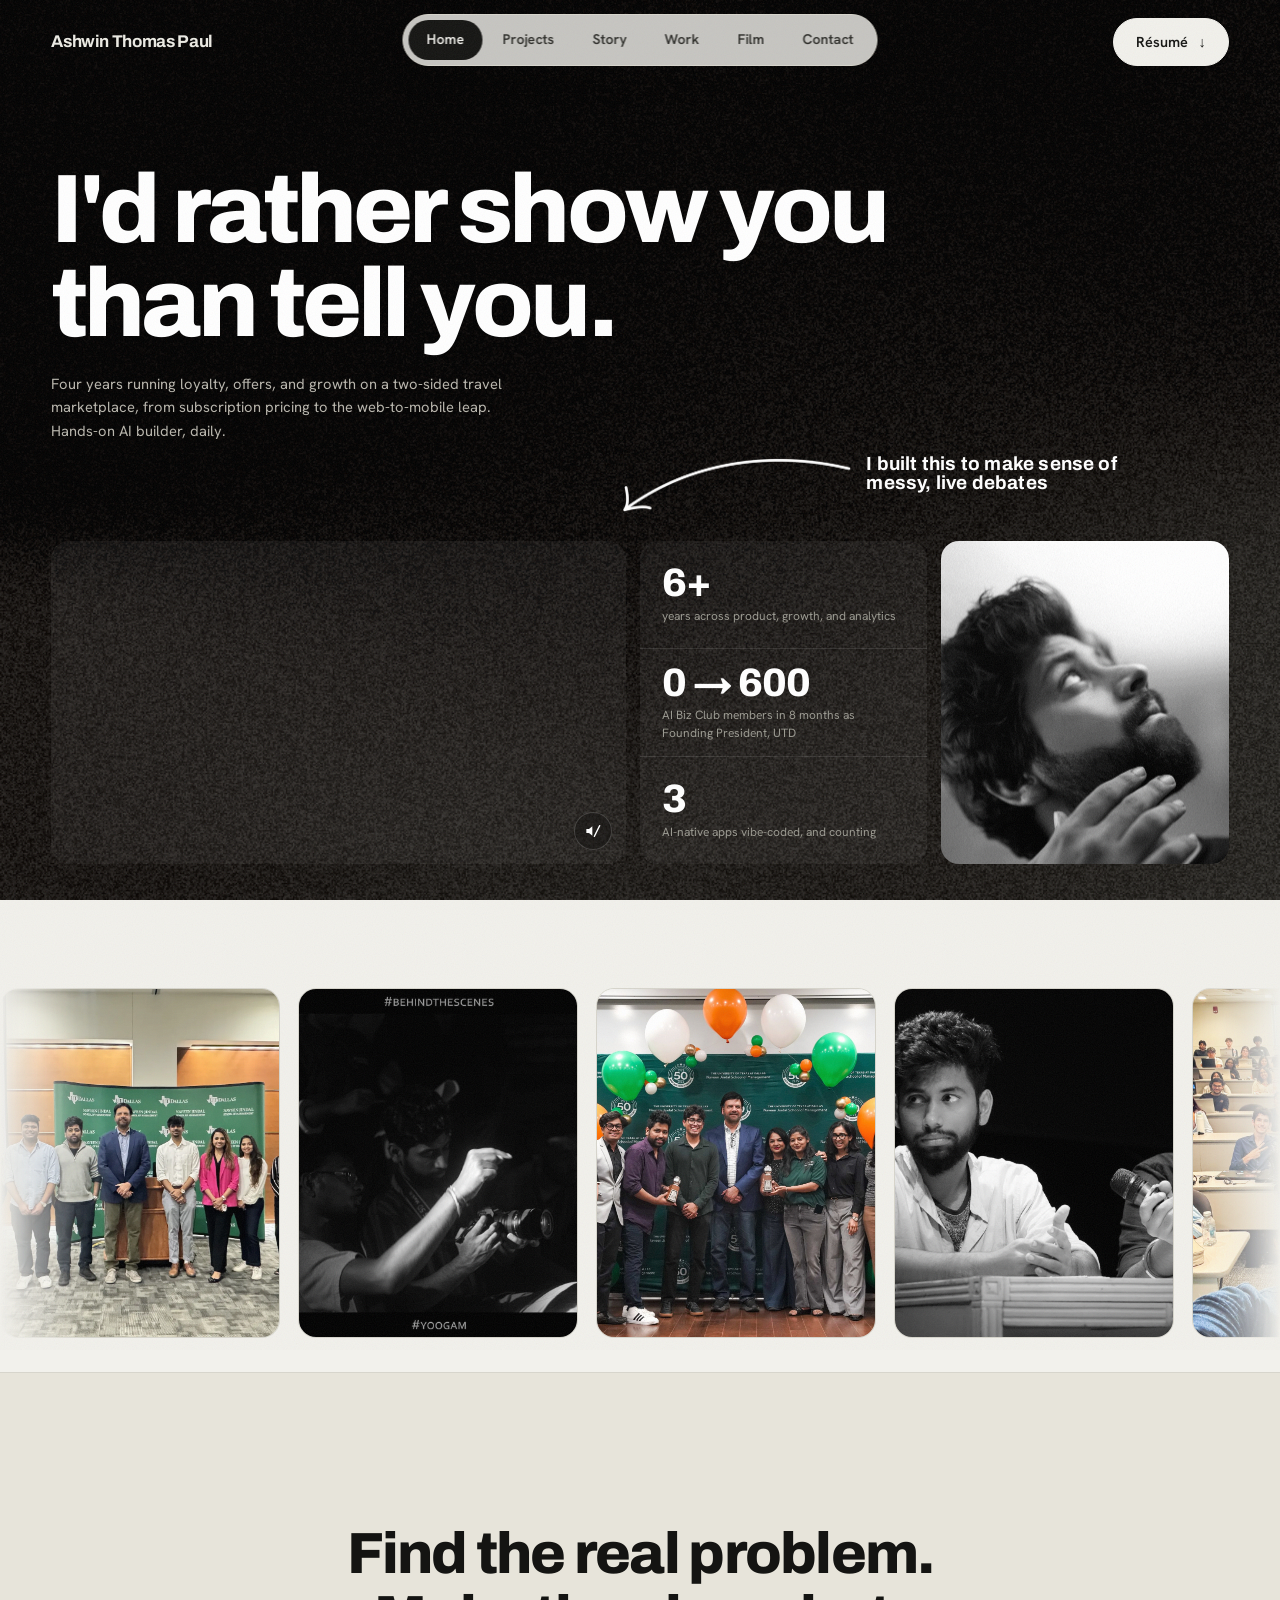
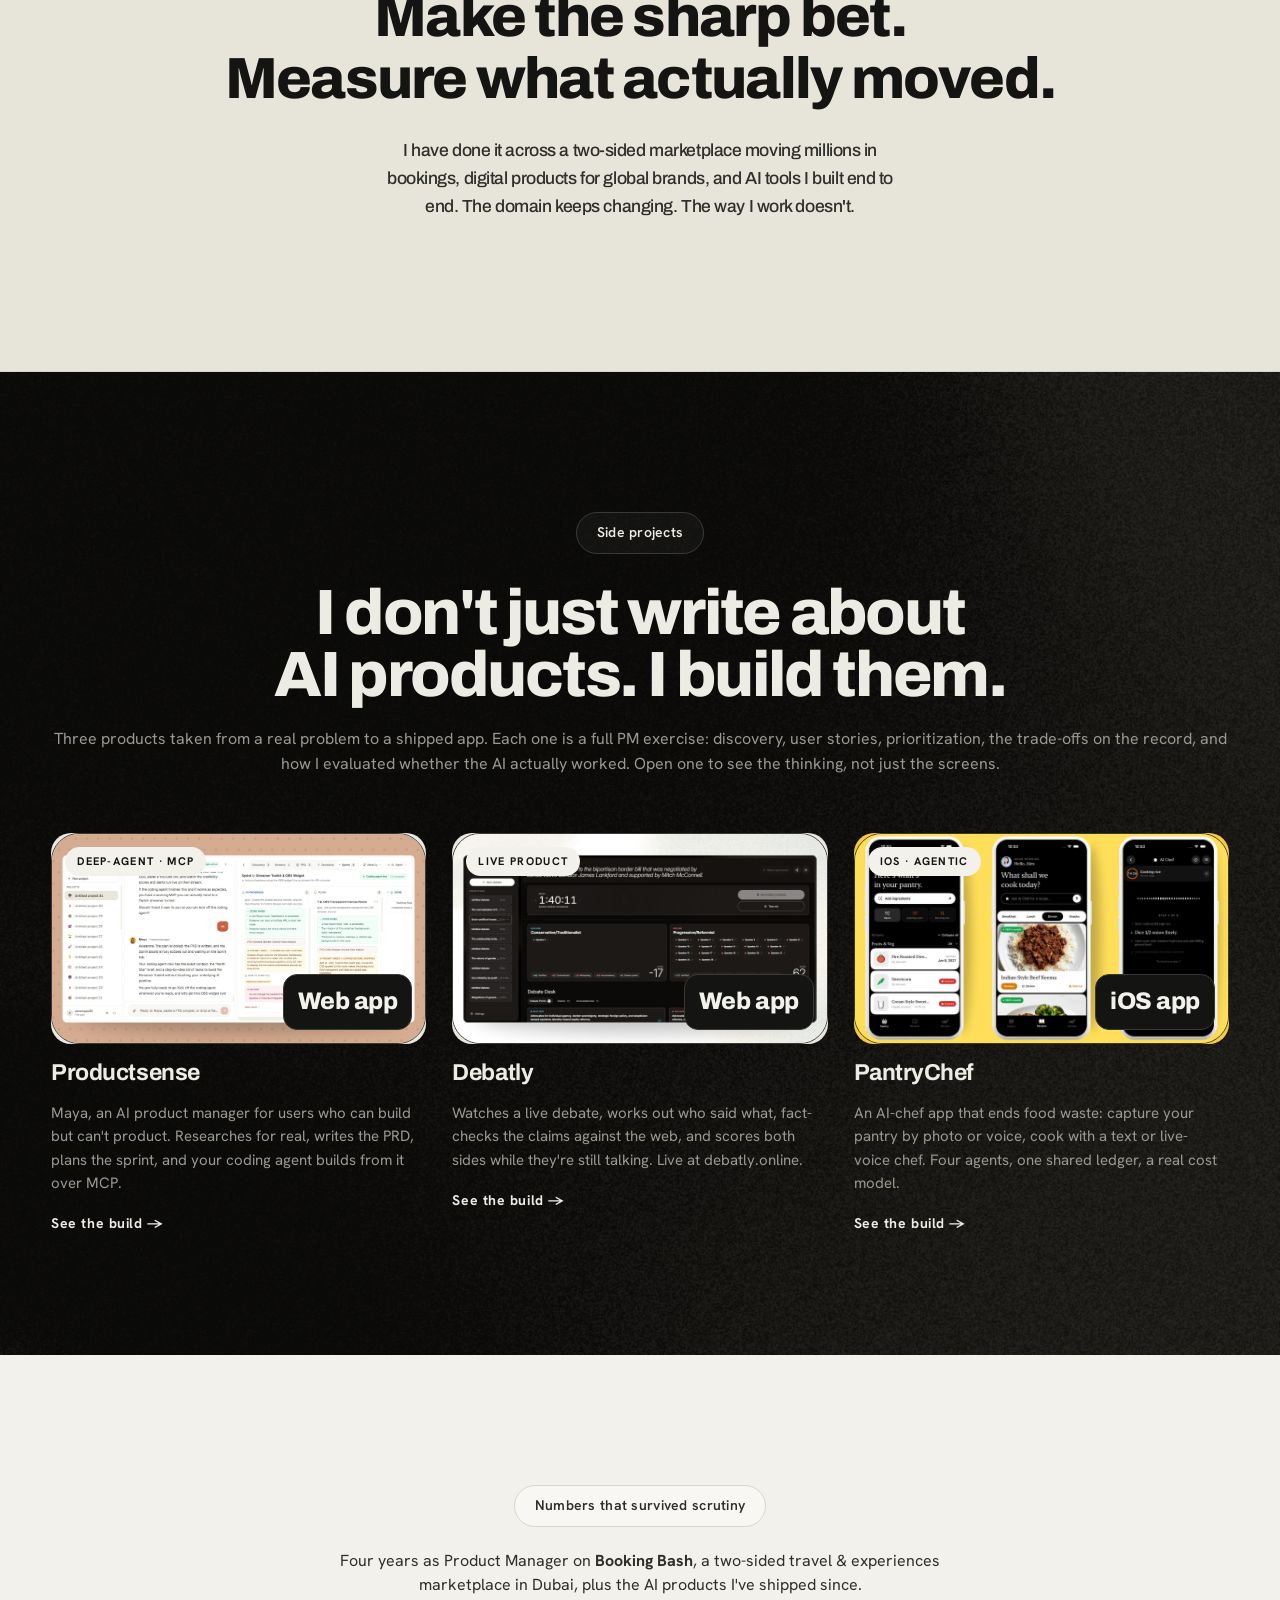
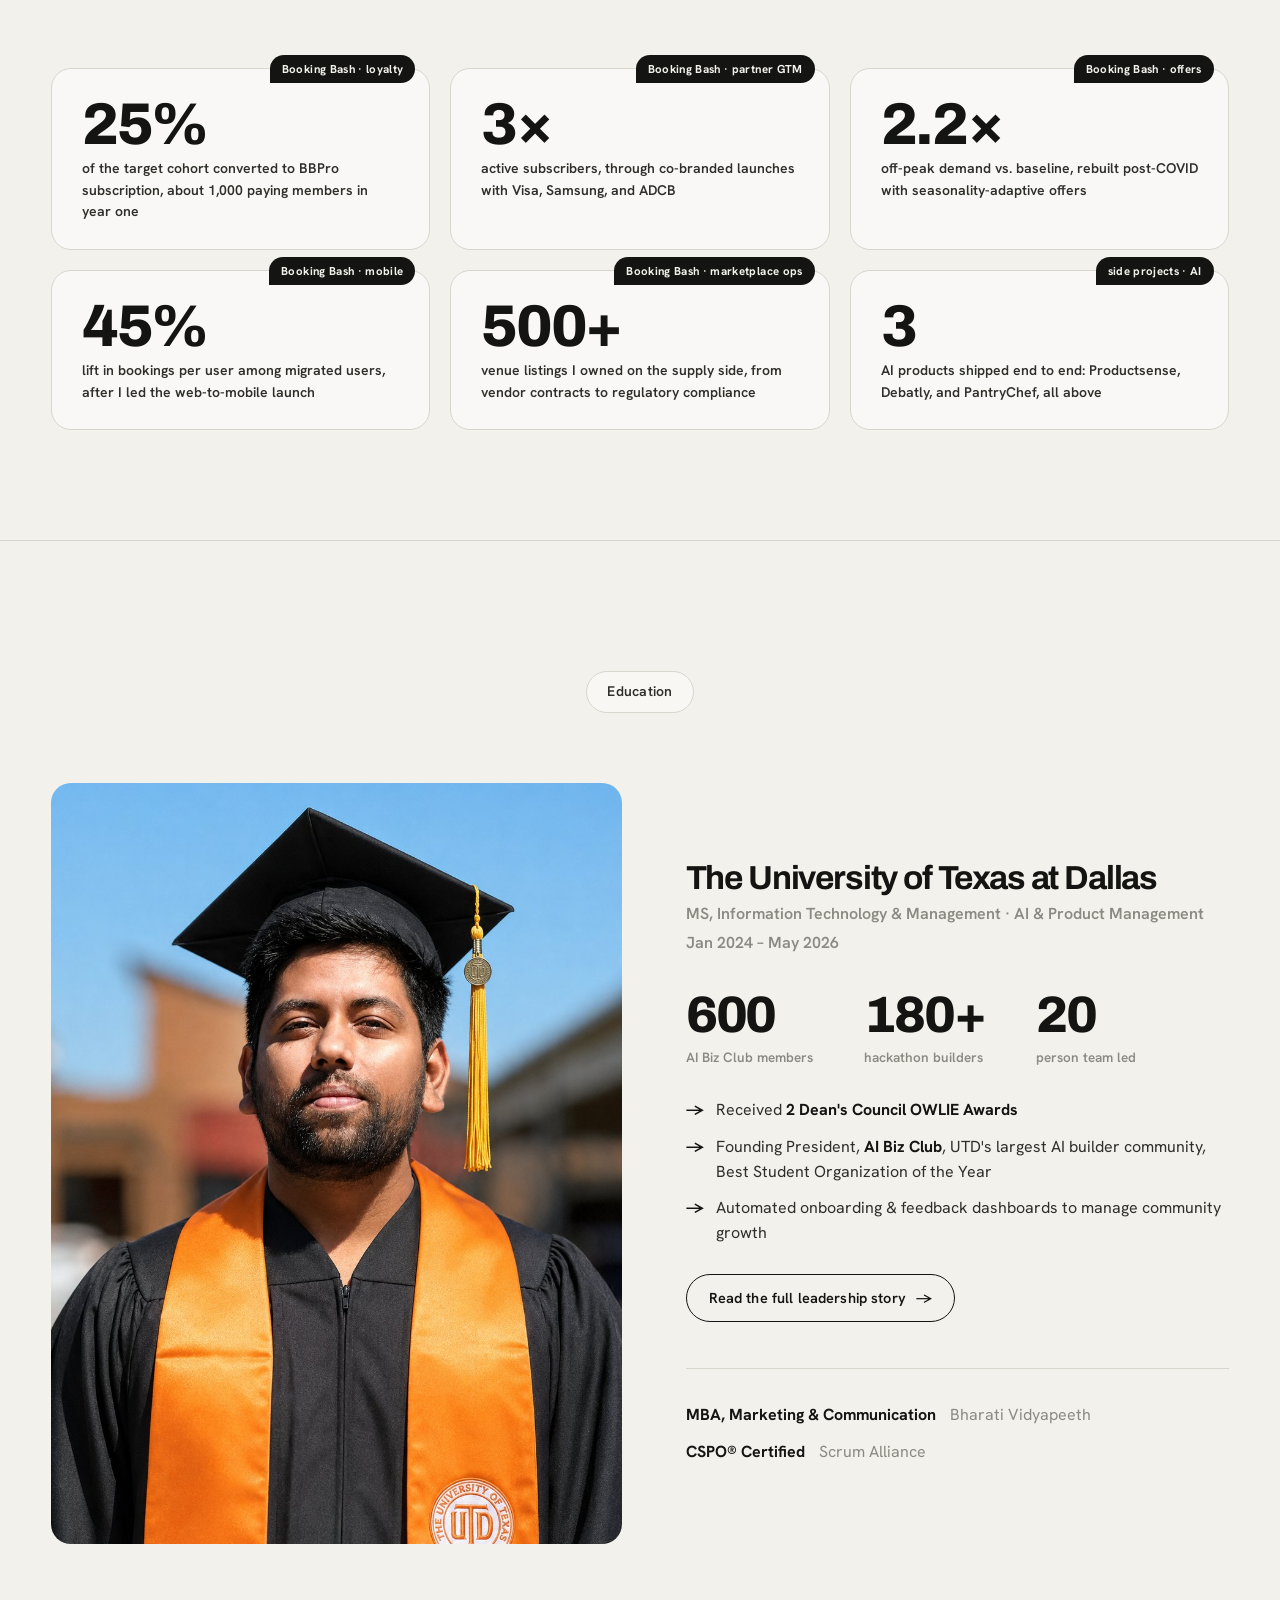
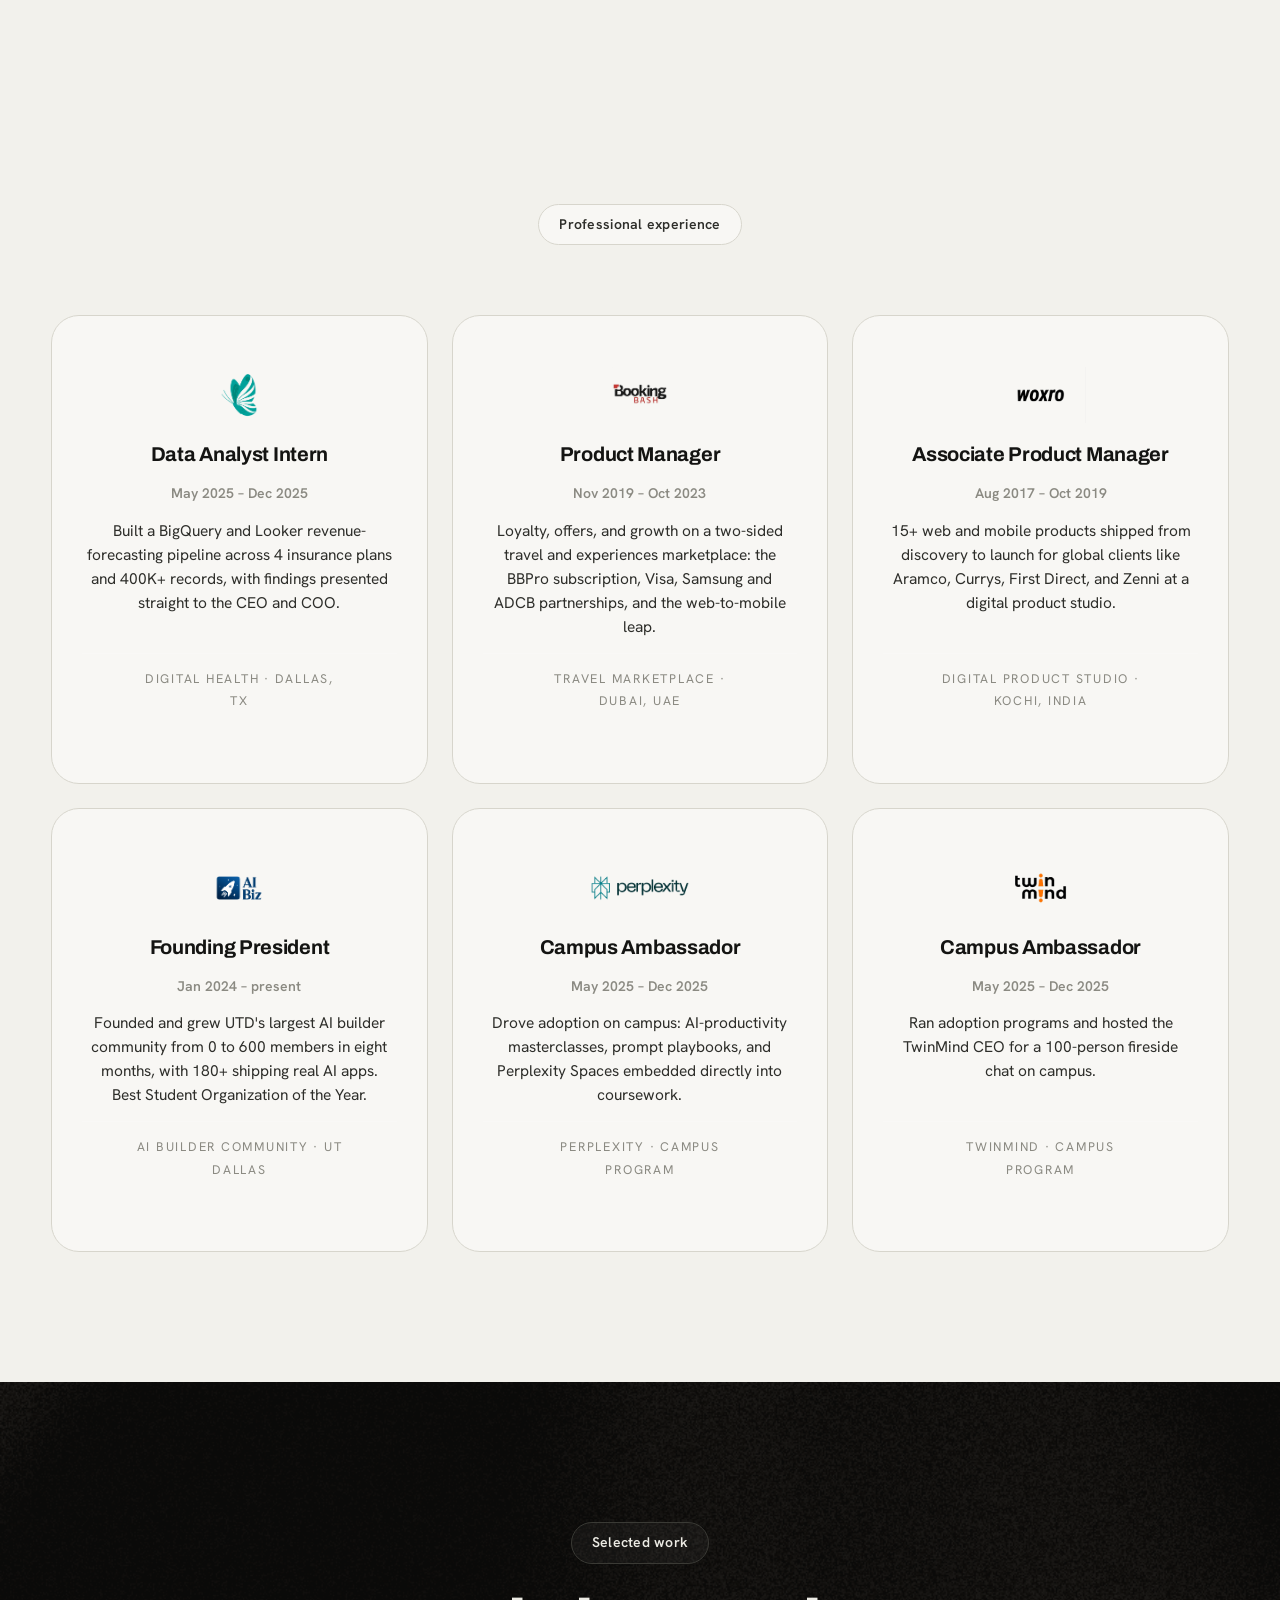
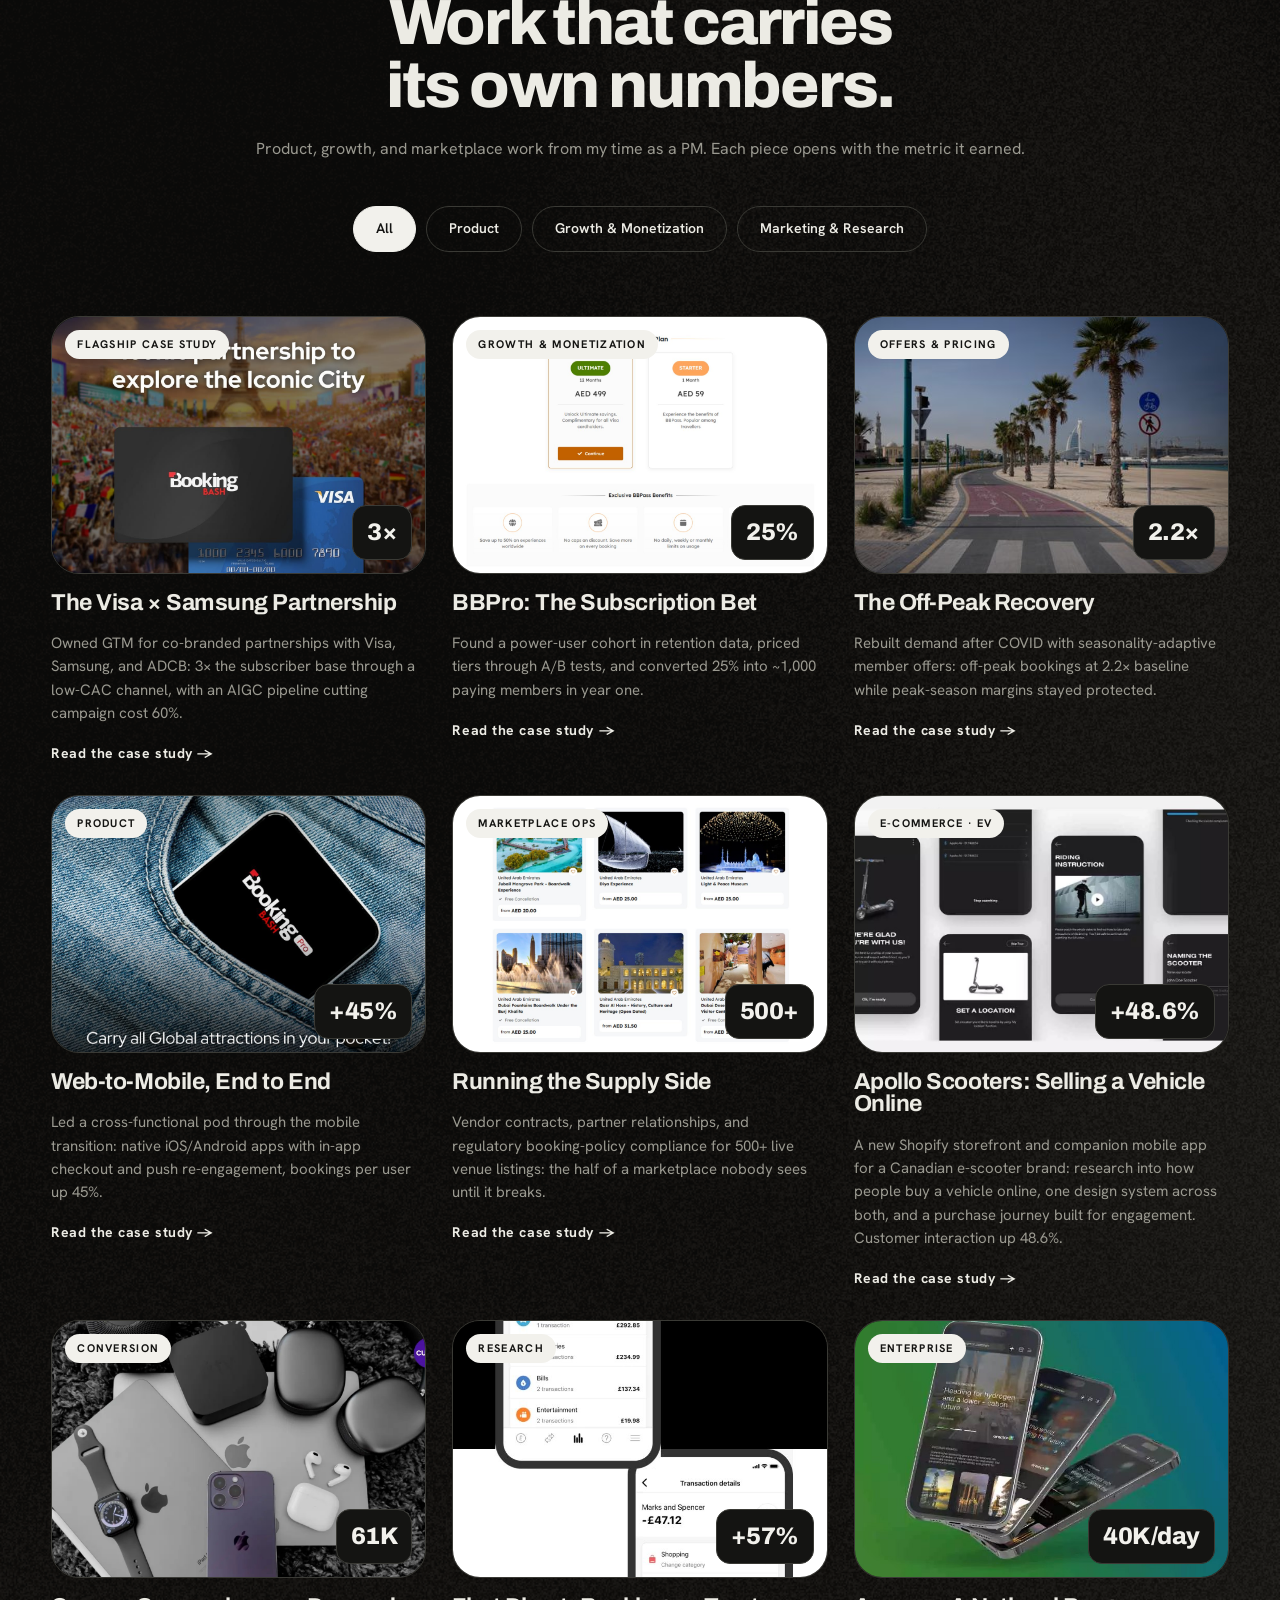
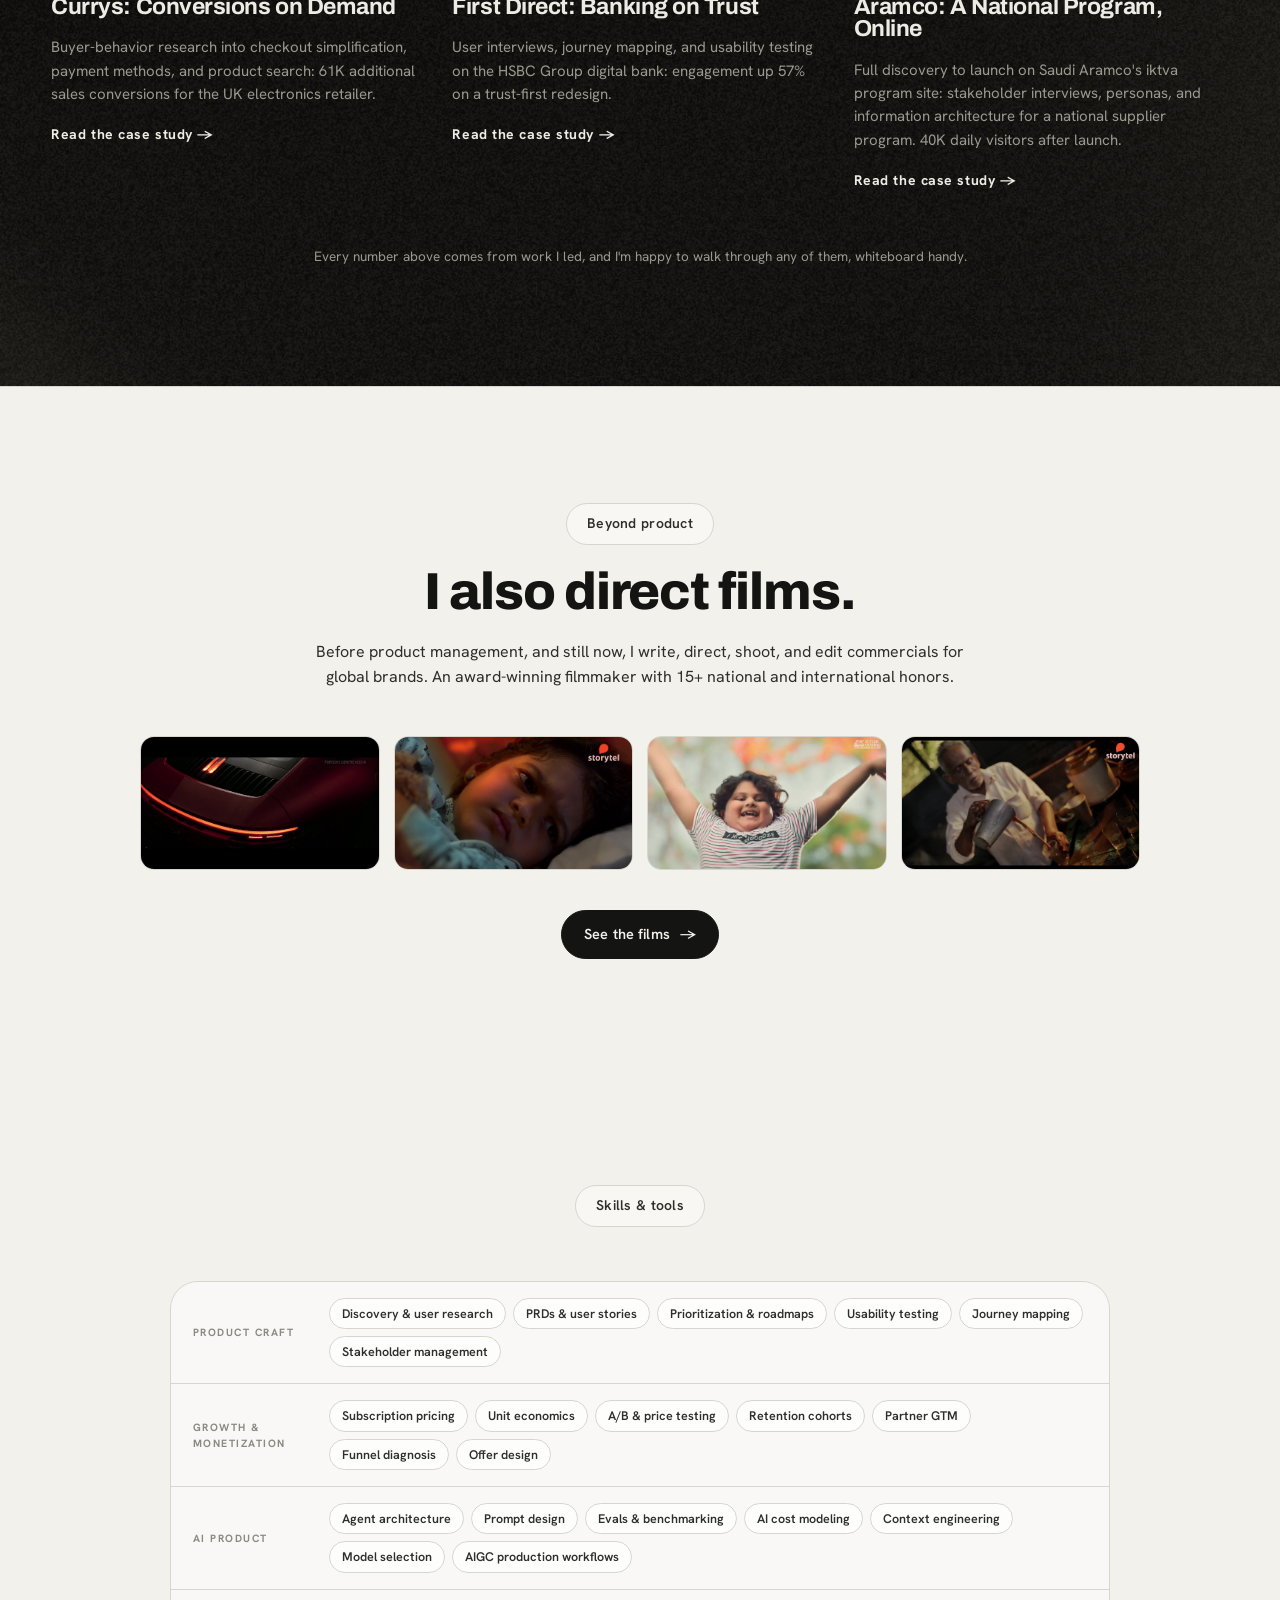
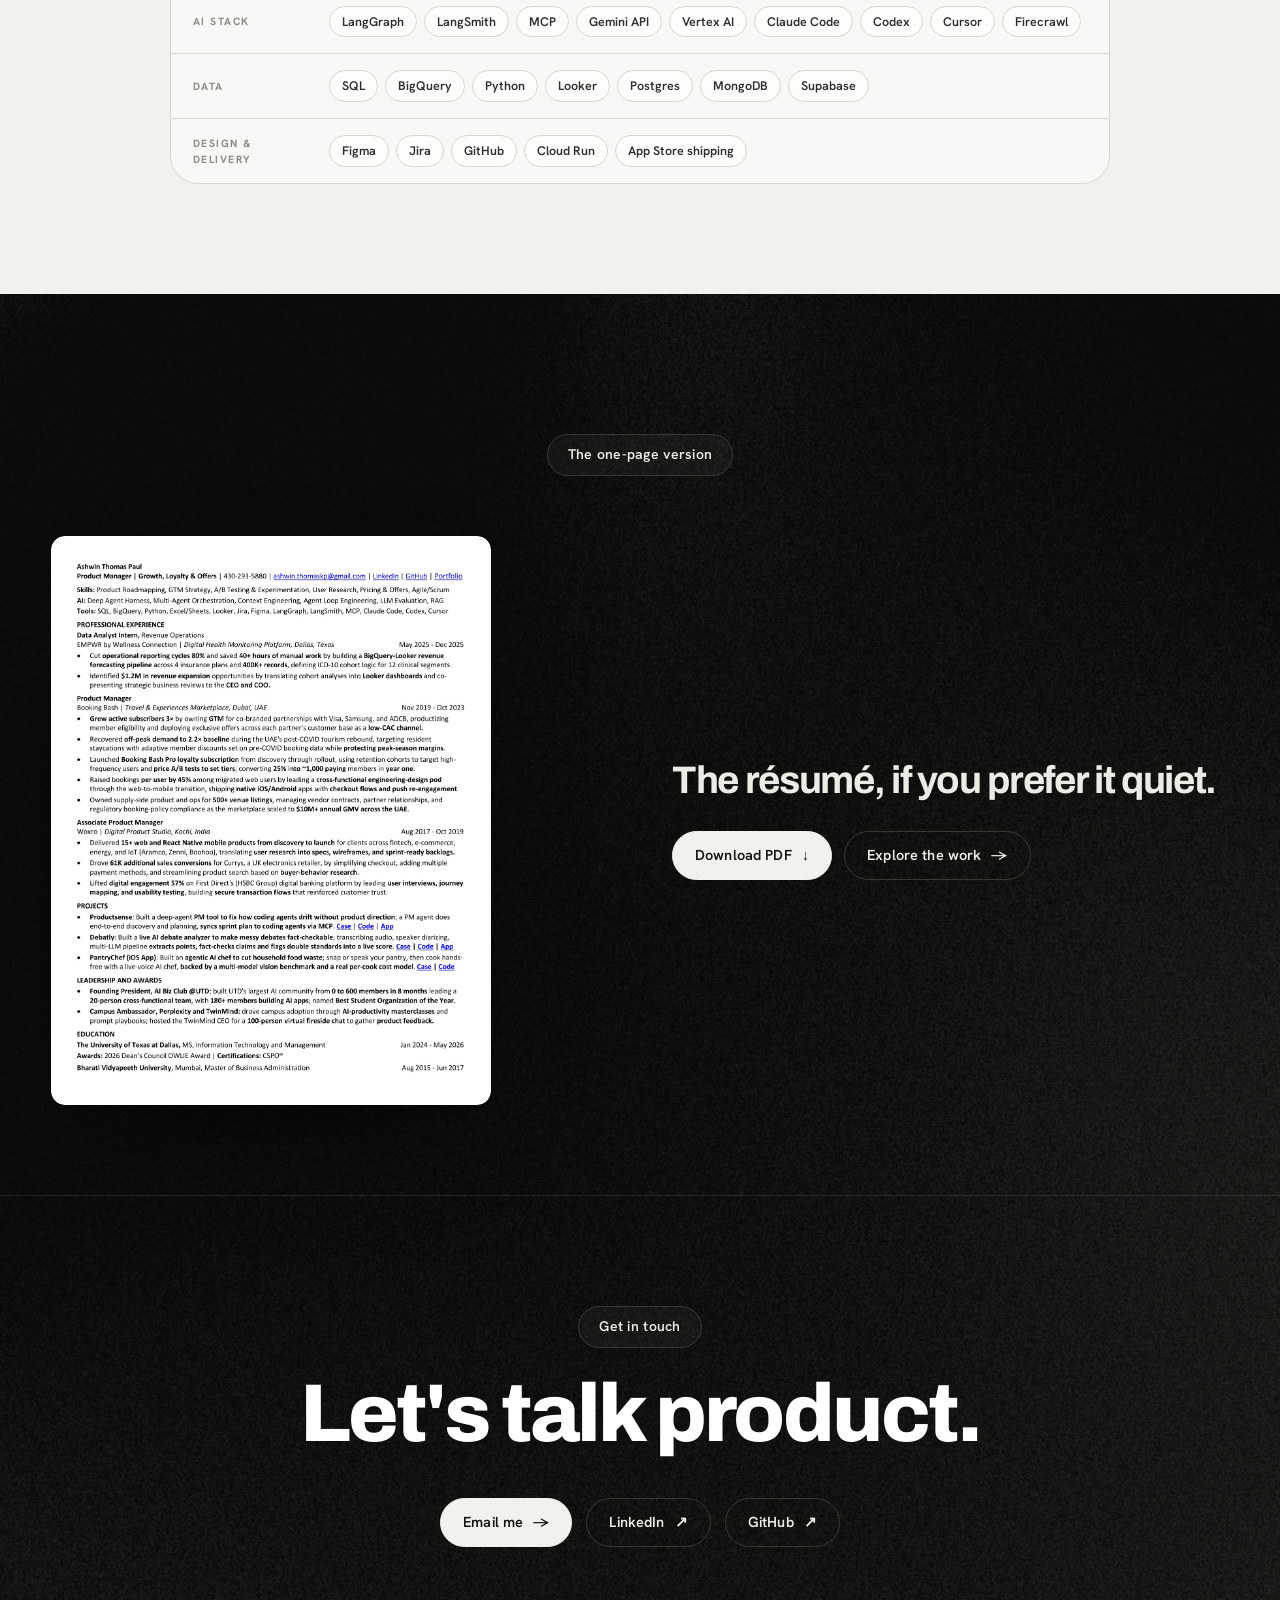
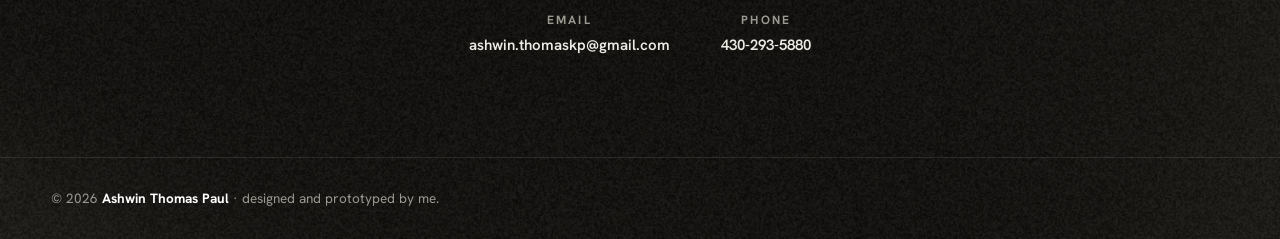
==== commit 3a9a7f36: "Add GA4 analytics tag to all pages Co-Authored-By: Claude Opus 4.8 <noreply@anthropic.com>" ====
--- a/index.html
+++ b/index.html
@@ -1,6 +1,16 @@
 <!DOCTYPE html>
 <html lang="en">
 <head>
+<!-- Google tag (gtag.js) -->
+<script async src="https://www.googletagmanager.com/gtag/js?id=G-2B3P6VMW9J"></script>
+<script>
+  window.dataLayer = window.dataLayer || [];
+  function gtag(){dataLayer.push(arguments);}
+  gtag('js', new Date());
+
+  gtag('config', 'G-2B3P6VMW9J');
+</script>
+
 <meta charset="UTF-8" />
 <meta name="viewport" content="width=device-width, initial-scale=1.0" />
 <meta name="theme-color" content="#0c0a09" />
--- a/css/style.css
+++ b/css/style.css
@@ -1408,6 +1408,21 @@
 .mshot .im img { width: 100%; height: 100%; object-fit: cover; display: block; }
 .mshot figcaption { margin-top: 9px; font-size: 12.5px; color: var(--mute); letter-spacing: .03em; }
 @media (prefers-reduced-motion: reduce) { .marq-track { animation: none; } }
+/* mobile: no auto-scroll; the strip sits still and swipes by hand (clones hidden) */
+@media (max-width: 720px) {
+  .marq {
+    overflow-x: auto; overflow-y: hidden;
+    -webkit-overflow-scrolling: touch;
+    scroll-snap-type: x proximity;
+    -webkit-mask-image: none; mask-image: none;
+    padding: 2px var(--pad) 8px; scroll-padding-left: var(--pad);
+    scrollbar-width: none;
+  }
+  .marq::-webkit-scrollbar { display: none; }
+  .marq-track { animation: none; }
+  .marq-track .dup { display: none; }
+  .mshot { scroll-snap-align: start; }
+}
 
 /* statement: a set line, not a scroll trick */
 .statement .st-line {
